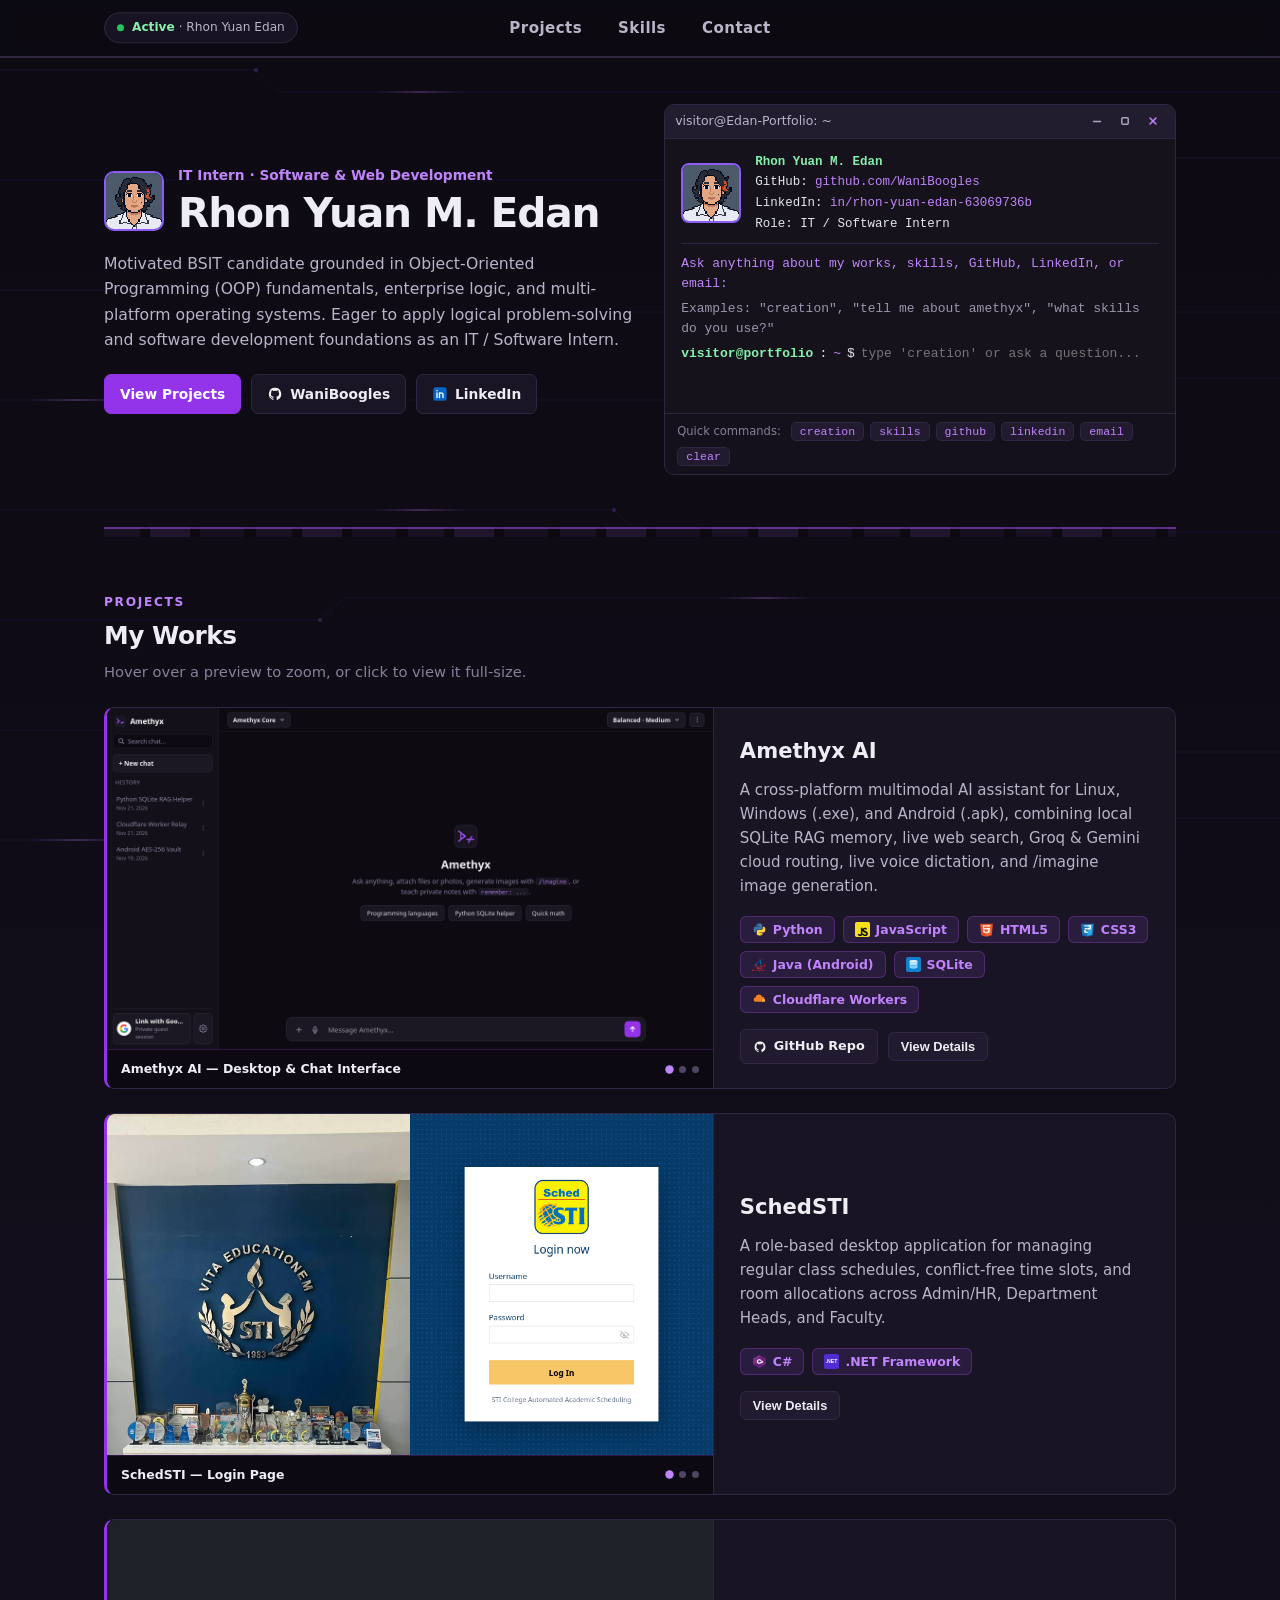
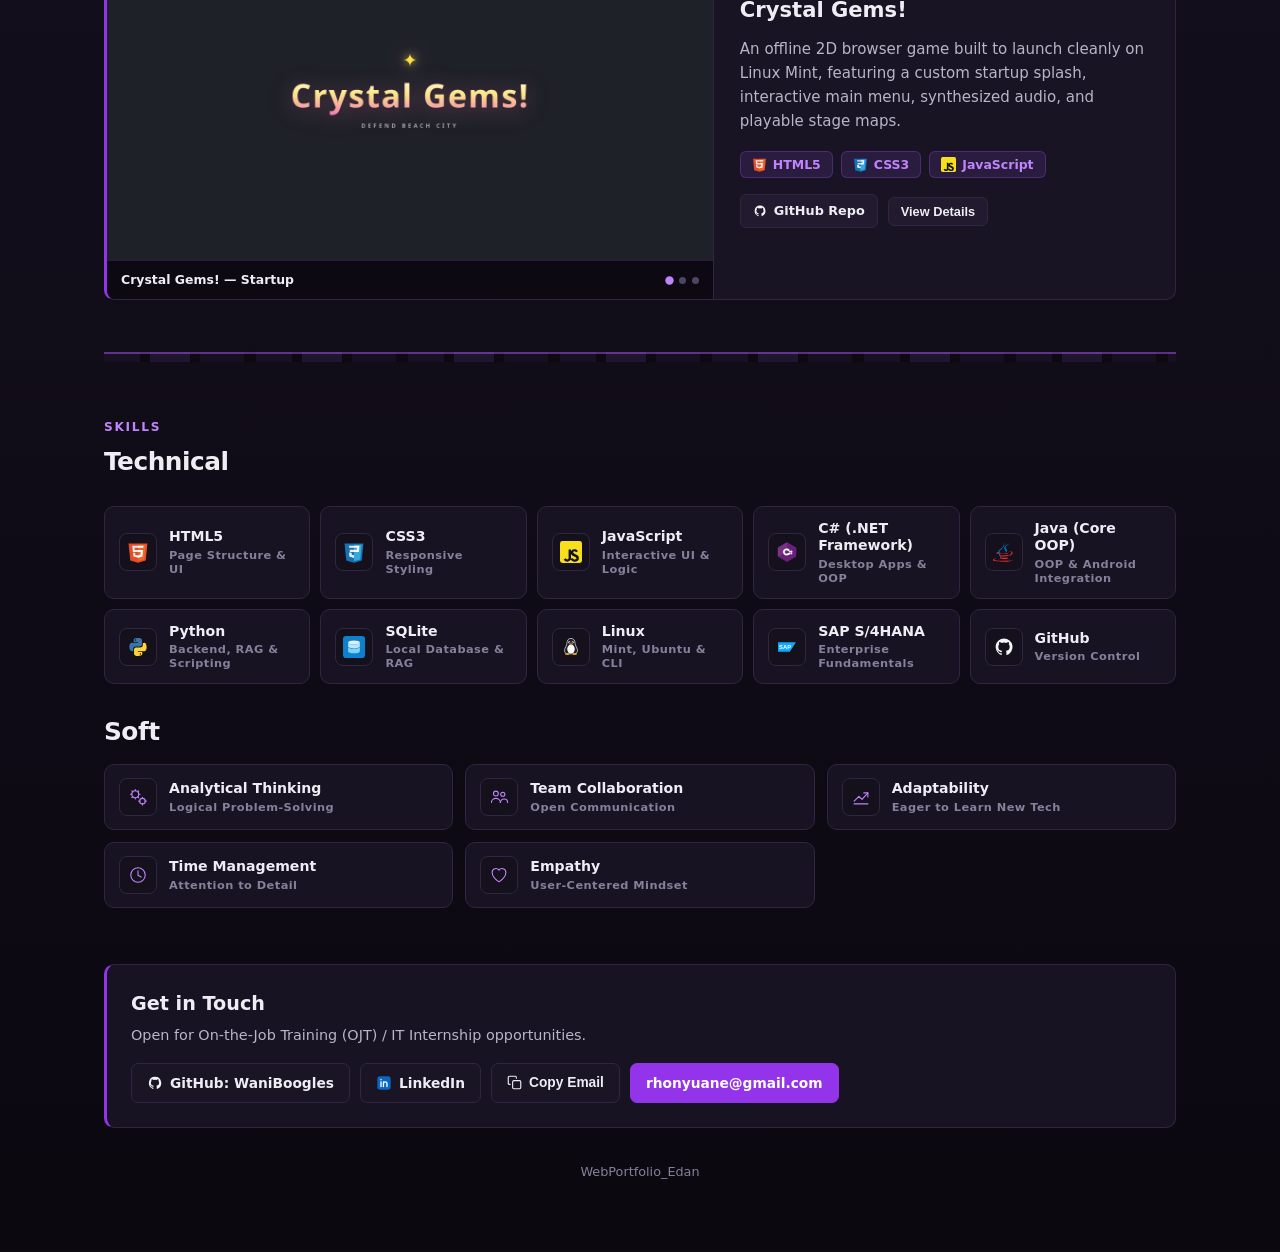
==== index.html @ 95a22aa0 "Initial portfolio release: Amethyx AI (updated UI), SchedSTI, Crystal Gems!, Android responsive & of" ====
<!DOCTYPE html>
<html lang="en">
<head>
  <meta charset="UTF-8">
  <meta name="viewport" content="width=device-width, initial-scale=1.0, viewport-fit=cover">
  <meta name="theme-color" content="#0d0a12">
  <title>WebPortfolio_Edan — Rhon Yuan M. Edan</title>
  <meta name="description" content="Portfolio of Rhon Yuan M. Edan — BSIT student &amp; IT/Software Intern showcasing Amethyx AI, SchedSTI, and Crystal Gems!.">
  <link rel="icon" type="image/jpeg" href="Pixel Portrait.jpeg">
  <link rel="apple-touch-icon" href="Pixel Portrait.jpeg">
  <meta property="og:title" content="Rhon Yuan M. Edan — IT &amp; Software Portfolio">
  <meta property="og:description" content="Cross-platform software, AI systems, and web projects including Amethyx AI, SchedSTI, and Crystal Gems!.">
  <meta property="og:type" content="website">
  <meta property="og:image" content="Pixel Portrait.jpeg">
  <meta name="twitter:card" content="summary">
  <meta name="twitter:title" content="Rhon Yuan M. Edan — IT &amp; Software Portfolio">
  <meta name="twitter:description" content="Cross-platform software, AI systems, and web projects including Amethyx AI, SchedSTI, and Crystal Gems!.">
  <meta name="twitter:image" content="Pixel Portrait.jpeg">
  <link rel="stylesheet" href="WebPortfolio_Edan.css">
</head>
<body>
  <!-- Subtle Organized IT Trace Lines Background (steps smoothly every 3s) -->
  <canvas id="itLinesCanvas" class="it-lines-canvas" aria-hidden="true"></canvas>

  <!-- Clean Organized IT Terminal-Lines Load Transition -->
  <div class="intro-curtain" aria-hidden="true">
    <div class="intro-terminal-lines">
      <div class="intro-code-line">&gt; init WebPortfolio_Edan ...</div>
      <div class="intro-code-line">&gt; load module: /projects [Amethyx AI, SchedSTI, Crystal Gems!]</div>
      <div class="intro-code-line">&gt; load module: /toolkit [HTML5, CSS3, JS, C#, Java, Python, SQLite, Linux]</div>
      <div class="intro-code-line">&gt; status: ready</div>
    </div>
  </div>

  <!-- Centered Navigation with Top-Left Active Status -->
  <header class="site-header no-select">
    <nav class="nav-inner" aria-label="Primary navigation">
      <a href="#contact" class="nav-status" title="Rhon Yuan M. Edan — Active &amp; Open for OJT / IT Internship">
        <span class="status-dot" aria-hidden="true"></span>
        <span><strong>Active</strong> · Rhon Yuan Edan</span>
      </a>
      <ul class="nav-links">
        <li><a href="#projects">Projects</a></li>
        <li><a href="#skills">Skills</a></li>
        <li><a href="#contact">Contact</a></li>
      </ul>
    </nav>
  </header>

  <main class="page-shell page-fade" id="top">
    <!-- Hero & Interactive Portfolio Terminal -->
    <section class="hero-grid">
      <div class="no-select">
        <div class="hero-profile-row">
          <img src="Pixel Portrait.jpeg" alt="Yuan Edan pixel portrait" class="pixel-avatar">
          <div>
            <div class="hero-role">IT Intern · Software &amp; Web Development</div>
            <h1 class="hero-name">Rhon Yuan M. Edan</h1>
          </div>
        </div>
        <p class="hero-bio">
          Motivated BSIT candidate grounded in Object-Oriented Programming (OOP) fundamentals,
          enterprise logic, and multi-platform operating systems. Eager to apply logical
          problem-solving and software development foundations as an IT / Software Intern.
        </p>
        <div class="hero-actions">
          <a href="#projects" class="btn-ui primary">View Projects</a>
          <a href="https://github.com/WaniBoogles" target="_blank" rel="noopener noreferrer" class="btn-ui">
            <img src="assets/icons/github.svg" alt="" class="btn-icon">
            <span>WaniBoogles</span>
          </a>
          <a href="https://www.linkedin.com/in/rhon-yuan-edan-63069736b" target="_blank" rel="noopener noreferrer" class="btn-ui">
            <img src="assets/icons/linkedin.svg" alt="" class="btn-icon">
            <span>LinkedIn</span>
          </a>
        </div>
      </div>

      <!-- Interactive Portfolio Terminal Slot -->
      <div class="terminal-slot">
        <div class="terminal-backdrop" id="termBackdrop"></div>
        <div class="terminal-glitch-fx" id="termGlitchFx" aria-hidden="true">
          <div class="glitch-slice"></div>
          <div class="glitch-slice"></div>
          <div class="glitch-slice"></div>
          <div class="glitch-slice"></div>
          <div class="glitch-slice"></div>
          <div class="glitch-slice"></div>
          <div class="glitch-slice"></div>
          <div class="glitch-slice"></div>
        </div>

        <div class="terminal-window" id="termWindow" aria-label="Interactive portfolio terminal">
          <div class="terminal-titlebar no-select">
            <span>visitor@Edan-Portfolio: ~</span>
            <div class="terminal-win-btns">
              <button type="button" class="t-win-btn" id="termMinBtn" title="Minimize" aria-label="Minimize terminal">
                <svg viewBox="0 0 10 10"><line x1="1.5" y1="5.5" x2="8.5" y2="5.5"/></svg>
              </button>
              <button type="button" class="t-win-btn" id="termMaxBtn" title="Maximize" aria-label="Maximize terminal">
                <svg viewBox="0 0 10 10"><rect x="1.8" y="1.8" width="6.4" height="6.4" rx="1"/></svg>
              </button>
              <button type="button" class="t-win-btn close" id="termCloseBtn" title="Close" aria-label="Close terminal">
                <svg viewBox="0 0 10 10"><line x1="2" y1="2" x2="8" y2="8"/><line x1="8" y1="2" x2="2" y2="8"/></svg>
              </button>
            </div>
          </div>

          <div class="terminal-screen" id="termScreen">
            <div class="term-neofetch no-select">
              <img src="Pixel Portrait.jpeg" alt="Pixel profile portrait" class="term-portrait">
              <div class="term-meta">
                <strong>Rhon Yuan M. Edan</strong>
                <span>GitHub: <a href="https://github.com/WaniBoogles" target="_blank" rel="noopener noreferrer">github.com/WaniBoogles</a></span>
                <span>LinkedIn: <a href="https://www.linkedin.com/in/rhon-yuan-edan-63069736b" target="_blank" rel="noopener noreferrer">in/rhon-yuan-edan-63069736b</a></span>
                <span>Role: IT / Software Intern</span>
              </div>
            </div>
            <div class="term-line accent">Ask anything about my works, skills, GitHub, LinkedIn, or email:</div>
            <div class="term-line muted">Examples: "creation", "tell me about amethyx", "what skills do you use?"</div>
            <div id="termHistory"></div>
            <form class="term-input-row" id="termForm" autocomplete="off">
              <span class="term-prompt-label">visitor@portfolio</span><span>:</span><span class="term-path">~</span><span>$</span>
              <input
                type="text"
                class="term-input"
                id="termInput"
                aria-label="Terminal command input"
                placeholder="type 'creation' or ask a question..."
                spellcheck="false"
              >
            </form>
          </div>

          <div class="terminal-hints no-select">
            <span class="hint-label">Quick commands:</span>
            <button type="button" class="hint-cmd" data-cmd="creation">creation</button>
            <button type="button" class="hint-cmd" data-cmd="skills">skills</button>
            <button type="button" class="hint-cmd" data-cmd="github">github</button>
            <button type="button" class="hint-cmd" data-cmd="linkedin">linkedin</button>
            <button type="button" class="hint-cmd" data-cmd="email">email</button>
            <button type="button" class="hint-cmd" data-cmd="clear">clear</button>
          </div>
        </div>

        <!-- Terminal Launcher shown when closed -->
        <button type="button" class="terminal-launcher no-select" id="termLauncher" aria-label="Open Edan Terminal">
          <div class="terminal-app-icon" aria-hidden="true">&gt;<span>_</span></div>
          <div class="terminal-launcher-title">Edan Terminal</div>
        </button>
      </div>
    </section>

    <div class="kindergarten-ledge" aria-hidden="true"></div>

    <!-- Projects Section (Horizontal Rows: Slideshow Left, Info Right) -->
    <section class="section-block no-select" id="projects">
      <div class="section-head">
        <div class="section-label">Projects</div>
        <h2 class="section-title">My Works</h2>
        <p class="section-sub">Hover over a preview to zoom, or click to view it full-size.</p>
      </div>

      <div class="projects-stack">
        <!-- Project 1: Amethyx AI -->
        <article class="project-row-card">
          <div class="slideshow-window" data-interval="4000" aria-label="Amethyx AI screenshots slideshow">
            <div class="slide-track">
              <div class="slide-item active" data-caption="Amethyx AI — Desktop &amp; Chat Interface">
                <img src="assets/amethyx-desktop.png" alt="Amethyx AI Desktop and Chat Interface">
              </div>
              <div class="slide-item" data-caption="Amethyx AI — Multimodal &amp; /imagine">
                <img src="assets/amethyx-multimodal.png" alt="Amethyx AI Multimodal and /imagine generation">
              </div>
              <div class="slide-item" data-caption="Amethyx AI — Android App &amp; Server Relay">
                <img src="assets/amethyx-android.png" alt="Amethyx AI Android App and Cloudflare Worker Relay">
              </div>
            </div>
            <div class="slide-bar">
              <span class="slide-caption">Amethyx AI — Desktop &amp; Chat Interface</span>
              <div class="slide-dots" role="tablist" aria-label="Amethyx AI slides">
                <button type="button" class="slide-dot active" aria-label="Slide 1"></button>
                <button type="button" class="slide-dot" aria-label="Slide 2"></button>
                <button type="button" class="slide-dot" aria-label="Slide 3"></button>
              </div>
            </div>
          </div>

          <div class="project-body">
            <h3 class="project-title">Amethyx AI</h3>
            <p class="project-desc">
              A cross-platform multimodal AI assistant for Linux, Windows (.exe), and Android (.apk),
              combining local SQLite RAG memory, live web search, Groq &amp; Gemini cloud routing,
              live voice dictation, and /imagine image generation.
            </p>
            <div class="lang-row">
              <button type="button" class="lang-tag" data-info="python"><img src="assets/icons/python.svg" alt="">Python</button>
              <button type="button" class="lang-tag" data-info="javascript"><img src="assets/icons/javascript.svg" alt="">JavaScript</button>
              <button type="button" class="lang-tag" data-info="html5"><img src="assets/icons/html5.svg" alt="">HTML5</button>
              <button type="button" class="lang-tag" data-info="css3"><img src="assets/icons/css3.svg" alt="">CSS3</button>
              <button type="button" class="lang-tag" data-info="java-android"><img src="assets/icons/java.svg" alt="">Java (Android)</button>
              <button type="button" class="lang-tag" data-info="sqlite"><img src="assets/icons/sqlite.svg" alt="">SQLite</button>
              <button type="button" class="lang-tag" data-info="cloudflare"><img src="assets/icons/cloudflare.svg" alt="">Cloudflare Workers</button>
            </div>
            <div class="project-links">
              <a href="https://github.com/WaniBoogles/AmethyxAI" target="_blank" rel="noopener noreferrer" class="project-link-btn">
                <img src="assets/icons/github.svg" alt="">
                <span>GitHub Repo</span>
              </a>
              <button type="button" class="project-link-btn" data-project-details="amethyx">
                <span>View Details</span>
              </button>
            </div>
          </div>
        </article>

        <!-- Project 2: SchedSTI -->
        <article class="project-row-card">
          <div class="slideshow-window" data-interval="4000" aria-label="SchedSTI screenshots slideshow">
            <div class="slide-track">
              <div class="slide-item active" data-caption="SchedSTI — Login Page">
                <img src="assets/schedsti-login.png" alt="SchedSTI Login Page">
              </div>
              <div class="slide-item" data-caption="SchedSTI — Regular Schedule">
                <img src="assets/schedsti-regular-schedule.png" alt="SchedSTI Regular Schedule view">
              </div>
              <div class="slide-item" data-caption="SchedSTI — Personal Schedule">
                <img src="assets/schedsti-personal-schedule.png" alt="SchedSTI Personal Schedule view with placeholders">
              </div>
            </div>
            <div class="slide-bar">
              <span class="slide-caption">SchedSTI — Login Page</span>
              <div class="slide-dots" role="tablist" aria-label="SchedSTI slides">
                <button type="button" class="slide-dot active" aria-label="Slide 1"></button>
                <button type="button" class="slide-dot" aria-label="Slide 2"></button>
                <button type="button" class="slide-dot" aria-label="Slide 3"></button>
              </div>
            </div>
          </div>

          <div class="project-body">
            <h3 class="project-title">SchedSTI</h3>
            <p class="project-desc">
              A role-based desktop application for managing regular class schedules, conflict-free
              time slots, and room allocations across Admin/HR, Department Heads, and Faculty.
            </p>
            <div class="lang-row">
              <button type="button" class="lang-tag" data-info="csharp"><img src="assets/icons/csharp.svg" alt="">C#</button>
              <button type="button" class="lang-tag" data-info="dotnet"><img src="assets/icons/dotnet.svg" alt="">.NET Framework</button>
            </div>
            <div class="project-links">
              <button type="button" class="project-link-btn" data-project-details="schedsti">
                <span>View Details</span>
              </button>
            </div>
          </div>
        </article>

        <!-- Project 3: Crystal Gems! -->
        <article class="project-row-card">
          <div class="slideshow-window" data-interval="4000" aria-label="Crystal Gems screenshots slideshow">
            <div class="slide-track">
              <div class="slide-item active" data-caption="Crystal Gems! — Startup">
                <img src="assets/crystal-startup.png" alt="Crystal Gems startup screen">
              </div>
              <div class="slide-item" data-caption="Crystal Gems! — Main Menu">
                <img src="assets/crystal-main-menu.png" alt="Crystal Gems main menu">
              </div>
              <div class="slide-item" data-caption="Crystal Gems! — Map">
                <img src="assets/crystal-map.png" alt="Crystal Gems stage map selection">
              </div>
            </div>
            <div class="slide-bar">
              <span class="slide-caption">Crystal Gems! — Startup</span>
              <div class="slide-dots" role="tablist" aria-label="Crystal Gems slides">
                <button type="button" class="slide-dot active" aria-label="Slide 1"></button>
                <button type="button" class="slide-dot" aria-label="Slide 2"></button>
                <button type="button" class="slide-dot" aria-label="Slide 3"></button>
              </div>
            </div>
          </div>

          <div class="project-body">
            <h3 class="project-title">Crystal Gems!</h3>
            <p class="project-desc">
              An offline 2D browser game built to launch cleanly on Linux Mint, featuring a custom
              startup splash, interactive main menu, synthesized audio, and playable stage maps.
            </p>
            <div class="lang-row">
              <button type="button" class="lang-tag" data-info="html5"><img src="assets/icons/html5.svg" alt="">HTML5</button>
              <button type="button" class="lang-tag" data-info="css3"><img src="assets/icons/css3.svg" alt="">CSS3</button>
              <button type="button" class="lang-tag" data-info="javascript"><img src="assets/icons/javascript.svg" alt="">JavaScript</button>
            </div>
            <div class="project-links">
              <a href="https://github.com/WaniBoogles/Crystal-Gems-Fan-made-game-" target="_blank" rel="noopener noreferrer" class="project-link-btn">
                <img src="assets/icons/github.svg" alt="">
                <span>GitHub Repo</span>
              </a>
              <button type="button" class="project-link-btn" data-project-details="crystal">
                <span>View Details</span>
              </button>
            </div>
          </div>
        </article>
      </div>
    </section>

    <div class="kindergarten-ledge" aria-hidden="true"></div>

    <!-- Skills Section (Separate Linings: Technical & Soft) -->
    <section class="section-block no-select" id="skills">
      <div class="section-head">
        <div class="section-label">Skills</div>
        <h2 class="section-title">Technical</h2>
      </div>

      <div class="skills-stack">
        <!-- Lining 1: Technical -->
        <div>
          <div class="toolkit-grid">
            <button type="button" class="toolkit-card" data-info="html5">
              <div class="toolkit-icon"><img src="assets/icons/html5.svg" alt="HTML5 logo"></div>
              <div class="toolkit-info">
                <span class="toolkit-name">HTML5</span>
                <span class="toolkit-basis">Page Structure &amp; UI</span>
              </div>
              <div class="skill-tooltip" role="tooltip">
                Semantic markup, accessible layouts, and interactive Canvas apps for web &amp; hybrid UIs.
                <span class="skill-tooltip-hint">Click for full overview</span>
              </div>
            </button>

            <button type="button" class="toolkit-card" data-info="css3">
              <div class="toolkit-icon"><img src="assets/icons/css3.svg" alt="CSS3 logo"></div>
              <div class="toolkit-info">
                <span class="toolkit-name">CSS3</span>
                <span class="toolkit-basis">Responsive Styling</span>
              </div>
              <div class="skill-tooltip" role="tooltip">
                Modern Flexbox/Grid layouts, custom themes, smooth micro-interactions, and clean mobile responsiveness.
                <span class="skill-tooltip-hint">Click for full overview</span>
              </div>
            </button>

            <button type="button" class="toolkit-card" data-info="javascript">
              <div class="toolkit-icon"><img src="assets/icons/javascript.svg" alt="JavaScript logo"></div>
              <div class="toolkit-info">
                <span class="toolkit-name">JavaScript</span>
                <span class="toolkit-basis">Interactive UI &amp; Logic</span>
              </div>
              <div class="skill-tooltip" role="tooltip">
                Client-side app logic, 2D Canvas &amp; Web Audio synthesis, async API integration, and serverless Worker relays.
                <span class="skill-tooltip-hint">Click for full overview</span>
              </div>
            </button>

            <button type="button" class="toolkit-card" data-info="csharp">
              <div class="toolkit-icon"><img src="assets/icons/csharp.svg" alt="C# logo"></div>
              <div class="toolkit-info">
                <span class="toolkit-name">C# (.NET Framework)</span>
                <span class="toolkit-basis">Desktop Apps &amp; OOP</span>
              </div>
              <div class="skill-tooltip" role="tooltip">
                Strongly-typed OOP desktop development for role-based workflows, scheduling logic, and cross-platform builds.
                <span class="skill-tooltip-hint">Click for full overview</span>
              </div>
            </button>

            <button type="button" class="toolkit-card" data-info="java">
              <div class="toolkit-icon"><img src="assets/icons/java.svg" alt="Java logo"></div>
              <div class="toolkit-info">
                <span class="toolkit-name">Java (Core OOP)</span>
                <span class="toolkit-basis">OOP &amp; Android Integration</span>
              </div>
              <div class="skill-tooltip" role="tooltip">
                Core object-oriented architecture, event-driven programming, UML design, and Android WebView/vault integration.
                <span class="skill-tooltip-hint">Click for full overview</span>
              </div>
            </button>

            <button type="button" class="toolkit-card" data-info="python">
              <div class="toolkit-icon"><img src="assets/icons/python.svg" alt="Python logo"></div>
              <div class="toolkit-info">
                <span class="toolkit-name">Python</span>
                <span class="toolkit-basis">Backend, RAG &amp; Scripting</span>
              </div>
              <div class="skill-tooltip" role="tooltip">
                Clean scripting, backend automation, local SQLite RAG pipelines, multimodal parsing, and API routing.
                <span class="skill-tooltip-hint">Click for full overview</span>
              </div>
            </button>

            <button type="button" class="toolkit-card" data-info="sqlite">
              <div class="toolkit-icon"><img src="assets/icons/sqlite.svg" alt="SQLite logo"></div>
              <div class="toolkit-info">
                <span class="toolkit-name">SQLite</span>
                <span class="toolkit-basis">Local Database &amp; RAG</span>
              </div>
              <div class="skill-tooltip" role="tooltip">
                Zero-config embedded SQL storage for local chat history, notes, and chunked RAG retrieval.
                <span class="skill-tooltip-hint">Click for full overview</span>
              </div>
            </button>

            <button type="button" class="toolkit-card" data-info="linux">
              <div class="toolkit-icon"><img src="assets/icons/linux.svg" alt="Linux logo"></div>
              <div class="toolkit-info">
                <span class="toolkit-name">Linux</span>
                <span class="toolkit-basis">Mint, Ubuntu &amp; CLI</span>
              </div>
              <div class="skill-tooltip" role="tooltip">
                Daily driver workflow on Linux Mint &amp; Ubuntu — Bash scripting, CLI tooling, and cross-platform app packaging.
                <span class="skill-tooltip-hint">Click for full overview</span>
              </div>
            </button>

            <button type="button" class="toolkit-card" data-info="sap">
              <div class="toolkit-icon"><img src="assets/icons/sap.svg" alt="SAP logo"></div>
              <div class="toolkit-info">
                <span class="toolkit-name">SAP S/4HANA</span>
                <span class="toolkit-basis">Enterprise Fundamentals</span>
              </div>
              <div class="skill-tooltip" role="tooltip">
                Foundational ERP process concepts, enterprise data flow, and organizational workflow alignment.
                <span class="skill-tooltip-hint">Click for full overview</span>
              </div>
            </button>

            <button type="button" class="toolkit-card" data-info="github">
              <div class="toolkit-icon"><img src="assets/icons/github.svg" alt="GitHub logo"></div>
              <div class="toolkit-info">
                <span class="toolkit-name">GitHub</span>
                <span class="toolkit-basis">Version Control</span>
              </div>
              <div class="skill-tooltip" role="tooltip">
                Repository management, commit history, issue tracking, and public/private source control workflows.
                <span class="skill-tooltip-hint">Click for full overview</span>
              </div>
            </button>
          </div>
        </div>

        <!-- Lining 2: Soft -->
        <div>
          <div class="skill-group-header">
            <h3 class="skill-group-title">Soft</h3>
          </div>
          <div class="toolkit-grid soft-grid">
            <button type="button" class="toolkit-card" data-info="soft-logic">
              <div class="toolkit-icon"><img src="assets/icons/soft-logic.svg" alt=""></div>
              <div class="toolkit-info">
                <span class="toolkit-name">Analytical Thinking</span>
                <span class="toolkit-basis">Logical Problem-Solving</span>
              </div>
              <div class="skill-tooltip" role="tooltip">
                Breaking complex requirements and bugs down into clear, testable steps before writing code.
                <span class="skill-tooltip-hint">Click for full overview</span>
              </div>
            </button>

            <button type="button" class="toolkit-card" data-info="soft-team">
              <div class="toolkit-icon"><img src="assets/icons/soft-team.svg" alt=""></div>
              <div class="toolkit-info">
                <span class="toolkit-name">Team Collaboration</span>
                <span class="toolkit-basis">Open Communication</span>
              </div>
              <div class="skill-tooltip" role="tooltip">
                Sharing progress clearly, listening to feedback, and aligning cleanly with teammates and stakeholders.
                <span class="skill-tooltip-hint">Click for full overview</span>
              </div>
            </button>

            <button type="button" class="toolkit-card" data-info="soft-adapt">
              <div class="toolkit-icon"><img src="assets/icons/soft-adapt.svg" alt=""></div>
              <div class="toolkit-info">
                <span class="toolkit-name">Adaptability</span>
                <span class="toolkit-basis">Eager to Learn New Tech</span>
              </div>
              <div class="skill-tooltip" role="tooltip">
                Picking up new frameworks, OS environments, and shifting project requirements without losing momentum.
                <span class="skill-tooltip-hint">Click for full overview</span>
              </div>
            </button>

            <button type="button" class="toolkit-card" data-info="soft-time">
              <div class="toolkit-icon"><img src="assets/icons/soft-time.svg" alt=""></div>
              <div class="toolkit-info">
                <span class="toolkit-name">Time Management</span>
                <span class="toolkit-basis">Attention to Detail</span>
              </div>
              <div class="skill-tooltip" role="tooltip">
                Prioritizing milestones realistically while keeping code, UI polish, and deliverables organized.
                <span class="skill-tooltip-hint">Click for full overview</span>
              </div>
            </button>

            <button type="button" class="toolkit-card" data-info="soft-empathy">
              <div class="toolkit-icon"><img src="assets/icons/soft-empathy.svg" alt=""></div>
              <div class="toolkit-info">
                <span class="toolkit-name">Empathy</span>
                <span class="toolkit-basis">User-Centered Mindset</span>
              </div>
              <div class="skill-tooltip" role="tooltip">
                Designing software around real end-users — prioritizing privacy, clarity, and comfortable everyday UX.
                <span class="skill-tooltip-hint">Click for full overview</span>
              </div>
            </button>
          </div>
        </div>
      </div>
    </section>

    <!-- Contact -->
    <section class="section-block no-select" id="contact">
      <div class="contact-box">
        <div>
          <h2>Get in Touch</h2>
          <p>Open for On-the-Job Training (OJT) / IT Internship opportunities.</p>
        </div>
        <div class="contact-actions">
          <a href="https://github.com/WaniBoogles" target="_blank" rel="noopener noreferrer" class="btn-ui">
            <img src="assets/icons/github.svg" alt="" class="btn-icon">
            <span>GitHub: WaniBoogles</span>
          </a>
          <a href="https://www.linkedin.com/in/rhon-yuan-edan-63069736b" target="_blank" rel="noopener noreferrer" class="btn-ui">
            <img src="assets/icons/linkedin.svg" alt="" class="btn-icon">
            <span>LinkedIn</span>
          </a>
          <button type="button" class="btn-ui" id="copyEmailBtn" data-email="rhonyuane@gmail.com">
            <svg viewBox="0 0 24 24" class="btn-icon" aria-hidden="true">
              <rect x="9" y="9" width="13" height="13" rx="2"/>
              <path d="M5 15H4a2 2 0 0 1-2-2V4a2 2 0 0 1 2-2h9a2 2 0 0 1 2 2v1"/>
            </svg>
            <span id="copyEmailLabel">Copy Email</span>
          </button>
          <a href="mailto:rhonyuane@gmail.com" class="btn-ui primary">rhonyuane@gmail.com</a>
        </div>
      </div>

      <footer class="site-footer">
        <p>WebPortfolio_Edan</p>
      </footer>
    </section>
  </main>

  <!-- Full-size Screenshot Modal -->
  <div class="lightbox no-select" id="lightbox" role="dialog" aria-modal="true" aria-labelledby="lightboxTitle">
    <div class="lightbox-inner">
      <div class="lightbox-bar">
        <span class="lightbox-title" id="lightboxTitle">Preview</span>
        <button type="button" class="lightbox-close" id="lightboxClose">Close</button>
      </div>
      <img class="lightbox-img" id="lightboxImg" src="" alt="">
    </div>
  </div>

  <!-- Reusable Project Extended Details Modal -->
  <div class="lightbox no-select" id="projectDetailsModal" role="dialog" aria-modal="true" aria-labelledby="projModalTitle">
    <div class="lightbox-inner details-modal-inner">
      <div class="lightbox-bar">
        <span class="lightbox-title" id="projModalTitle">Project Overview</span>
        <button type="button" class="lightbox-close" id="projModalClose">Close</button>
      </div>
      <div class="details-modal-body">
        <p class="details-overview" id="projModalOverview"></p>
        <div class="details-heading">Key Features</div>
        <ul class="details-list" id="projModalFeatures"></ul>
        <div class="details-footer">
          <span class="details-note" id="projModalNote"></span>
          <a href="#" target="_blank" rel="noopener noreferrer" class="project-link-btn" id="projModalRepo">
            <img src="assets/icons/github.svg" alt="">
            <span>Open on GitHub</span>
          </a>
        </div>
      </div>
    </div>
  </div>

  <!-- Language & Skill Overview Modal -->
  <div class="lightbox no-select" id="infoModal" role="dialog" aria-modal="true" aria-labelledby="infoModalTitle">
    <div class="lightbox-inner info-modal-inner">
      <div class="lightbox-bar">
        <span class="lightbox-title" id="infoModalTitle">Overview</span>
        <button type="button" class="lightbox-close" id="infoModalClose">Close</button>
      </div>
      <div class="details-modal-body">
        <div class="info-hero-row">
          <div class="info-icon-box"><img id="infoModalImg" src="" alt=""></div>
          <div>
            <div class="info-hero-title" id="infoModalName"></div>
            <div class="info-hero-cat" id="infoModalCat"></div>
          </div>
        </div>
        <p id="infoModalDesc"></p>
        <div class="info-callout">
          <strong>How I Apply It</strong>
          <span id="infoModalUsage"></span>
        </div>
      </div>
    </div>
  </div>

  <script>
    (function () {
      // 0. Clean Organized IT Trace Lines Background (steps/moves smoothly every 3 seconds)
      const canvas = document.getElementById('itLinesCanvas');
      if (canvas && !window.matchMedia('(prefers-reduced-motion: reduce)').matches) {
        const ctx = canvas.getContext('2d');
        let traces = [];

        const buildTraces = () => {
          canvas.width = window.innerWidth;
          canvas.height = window.innerHeight;
          const rows = Math.max(6, Math.floor(canvas.height / 110));
          traces = [];
          for (let i = 0; i < rows; i++) {
            const y = 70 + i * 110;
            const bendX = Math.floor((0.2 + ((i * 37) % 60) / 100) * canvas.width);
            const drop = (i % 2 === 0 ? 22 : -22);
            traces.push({
              y,
              bendX,
              drop,
              phase: (i * 0.25) % 1
            });
          }
        };

        let lastStep = performance.now();
        let stepProgress = 0;

        const drawTraces = (now) => {
          if (!ctx) return;
          const elapsed = now - lastStep;
          if (elapsed >= 3000) {
            lastStep = now;
            traces.forEach((t) => {
              t.phase = (t.phase + 0.34) % 1;
            });
          }
          stepProgress = Math.min(1, (now - lastStep) / 900);

          ctx.clearRect(0, 0, canvas.width, canvas.height);

          traces.forEach((t, idx) => {
            // Subtle static circuit guide line
            ctx.beginPath();
            ctx.moveTo(0, t.y);
            ctx.lineTo(t.bendX, t.y);
            ctx.lineTo(t.bendX + 24, t.y + t.drop);
            ctx.lineTo(canvas.width, t.y + t.drop);
            ctx.strokeStyle = 'rgba(139, 92, 246, 0.08)';
            ctx.lineWidth = 1;
            ctx.stroke();

            // Clean moving data packet segment along the organized track
            const segLen = 95;
            const travel = (t.phase + stepProgress * 0.34) % 1;
            const px = travel * (canvas.width + segLen) - segLen;
            const py = px > t.bendX + 24 ? t.y + t.drop : t.y;

            const grad = ctx.createLinearGradient(px, py, px + segLen, py);
            grad.addColorStop(0, 'rgba(168, 85, 247, 0)');
            grad.addColorStop(0.5, 'rgba(192, 132, 252, 0.32)');
            grad.addColorStop(1, 'rgba(168, 85, 247, 0)');

            ctx.beginPath();
            ctx.moveTo(px, py);
            ctx.lineTo(px + segLen, py);
            ctx.strokeStyle = grad;
            ctx.lineWidth = 1.6;
            ctx.stroke();

            // Crisp node dot at bend
            ctx.beginPath();
            ctx.arc(t.bendX, t.y, 2, 0, Math.PI * 2);
            ctx.fillStyle = idx % 2 === 0 ? 'rgba(168, 85, 247, 0.25)' : 'rgba(192, 132, 252, 0.18)';
            ctx.fill();
          });

          requestAnimationFrame(drawTraces);
        };

        buildTraces();
        window.addEventListener('resize', buildTraces);
        requestAnimationFrame(drawTraces);
      }

      // 1. Interactive Portfolio Terminal + Window Controls (Minimize, Maximize, Close/Launch)
      const termWindow = document.getElementById('termWindow');
      const termBackdrop = document.getElementById('termBackdrop');
      const termLauncher = document.getElementById('termLauncher');
      const termGlitchFx = document.getElementById('termGlitchFx');
      const termMinBtn = document.getElementById('termMinBtn');
      const termMaxBtn = document.getElementById('termMaxBtn');
      const termCloseBtn = document.getElementById('termCloseBtn');
      const termScreen = document.getElementById('termScreen');
      const termHistory = document.getElementById('termHistory');
      const termForm = document.getElementById('termForm');
      const termInput = document.getElementById('termInput');

      const maxSvg = '<svg viewBox="0 0 10 10"><rect x="1.8" y="1.8" width="6.4" height="6.4" rx="1"/></svg>';
      const restoreSvg = '<svg viewBox="0 0 10 10"><rect x="1.5" y="3" width="5.2" height="5.2" rx="0.8"/><path d="M3.5 3V1.8h5v5H7.2"/></svg>';

      const playTerminalTransition = (done) => {
        if (!termGlitchFx) {
          done();
          return;
        }
        termGlitchFx.classList.remove('active');
        void termGlitchFx.offsetWidth;
        termGlitchFx.classList.add('active');
        setTimeout(() => {
          done();
        }, 160);
        setTimeout(() => {
          termGlitchFx.classList.remove('active');
        }, 390);
      };

      const closeTerminal = () => {
        if (!termWindow || !termLauncher) return;
        if (termWindow.classList.contains('is-maximized')) {
          termWindow.classList.remove('is-maximized');
          if (termBackdrop) termBackdrop.classList.remove('open');
          if (termMaxBtn) termMaxBtn.innerHTML = maxSvg;
        }
        playTerminalTransition(() => {
          termWindow.classList.remove('is-minimized');
          termWindow.classList.add('is-closed');
          termLauncher.classList.add('visible');
        });
      };

      const openTerminal = () => {
        if (!termWindow || !termLauncher) return;
        playTerminalTransition(() => {
          termWindow.classList.remove('is-closed', 'is-minimized');
          termLauncher.classList.remove('visible');
          if (termInput) termInput.focus();
        });
      };

      if (termMinBtn && termWindow) {
        termMinBtn.addEventListener('click', () => {
          if (termWindow.classList.contains('is-maximized')) {
            termWindow.classList.remove('is-maximized');
            if (termBackdrop) termBackdrop.classList.remove('open');
            if (termMaxBtn) termMaxBtn.innerHTML = maxSvg;
          }
          termWindow.classList.toggle('is-minimized');
        });
      }

      if (termMaxBtn && termWindow) {
        termMaxBtn.addEventListener('click', () => {
          termWindow.classList.remove('is-minimized');
          const willMax = !termWindow.classList.contains('is-maximized');
          termWindow.classList.toggle('is-maximized', willMax);
          if (termBackdrop) termBackdrop.classList.toggle('open', willMax);
          termMaxBtn.innerHTML = willMax ? restoreSvg : maxSvg;
          if (termInput) termInput.focus();
        });
      }

      if (termCloseBtn) termCloseBtn.addEventListener('click', closeTerminal);
      if (termBackdrop) {
        termBackdrop.addEventListener('click', () => {
          if (termWindow) termWindow.classList.remove('is-maximized');
          termBackdrop.classList.remove('open');
          if (termMaxBtn) termMaxBtn.innerHTML = maxSvg;
        });
      }
      if (termLauncher) termLauncher.addEventListener('click', openTerminal);

      const appendLine = (text, cls) => {
        if (!termHistory) return;
        const div = document.createElement('div');
        div.className = 'term-line' + (cls ? ' ' + cls : '');
        div.textContent = text;
        termHistory.appendChild(div);
      };

      const hasAny = (str, words) => words.some((w) => str.includes(w));
      let lastTopic = '';
      const cmdHistory = [];
      let historyIdx = -1;
      const autoCommands = [
        'creation', 'projects', 'amethyx', 'schedsti', 'crystal gems',
        'open amethyx', 'open schedsti', 'open crystal',
        'goto projects', 'goto skills', 'goto contact',
        'skills', 'ojt', 'github', 'linkedin', 'email', 'help', 'clear', 'exit'
      ];
      let openProjectModalByKey = null;

      const reply = (title, body, topic) => {
        if (title) appendLine(title, 'accent');
        appendLine(body);
        if (topic) lastTopic = topic;
      };

      const runCommand = (raw) => {
        const clean = raw.trim();
        if (!clean) return;
        const q = clean.toLowerCase();

        cmdHistory.push(clean);
        historyIdx = cmdHistory.length;

        appendLine('visitor@portfolio:~$ ' + clean, 'muted');

        if (q === 'clear' || q === 'cls') {
          termHistory.innerHTML = '';
          lastTopic = '';
          return;
        }

        if (q === 'exit' || q === 'quit') {
          closeTerminal();
          return;
        }

        if (/^(open|view|launch)\s+/.test(q)) {
          if (q.includes('amethyx')) {
            if (openProjectModalByKey) openProjectModalByKey('amethyx');
            reply('Action:', 'Opened Amethyx AI project overview.', 'amethyx');
            if (termScreen) termScreen.scrollTop = termScreen.scrollHeight;
            return;
          }
          if (q.includes('schedsti') || q.includes('sched')) {
            if (openProjectModalByKey) openProjectModalByKey('schedsti');
            reply('Action:', 'Opened SchedSTI project overview.', 'schedsti');
            if (termScreen) termScreen.scrollTop = termScreen.scrollHeight;
            return;
          }
          if (q.includes('crystal') || q.includes('gem')) {
            if (openProjectModalByKey) openProjectModalByKey('crystal');
            reply('Action:', 'Opened Crystal Gems! project overview.', 'crystal');
            if (termScreen) termScreen.scrollTop = termScreen.scrollHeight;
            return;
          }
        }

        if (/^(goto|go to|scroll|cd)\s+/.test(q)) {
          const targetId = q.includes('project') || q.includes('work') ? 'projects'
            : q.includes('skill') ? 'skills'
            : q.includes('contact') || q.includes('email') ? 'contact'
            : '';
          if (targetId) {
            const targetEl = document.getElementById(targetId);
            if (targetEl) targetEl.scrollIntoView({ behavior: 'smooth' });
            reply('Navigating:', 'Scrolled to #' + targetId + '.', targetId);
            if (termScreen) termScreen.scrollTop = termScreen.scrollHeight;
            return;
          }
        }

        if (q === 'help' || q === '?' || q === 'ls' || q === 'commands') {
          appendLine('Hey! Here are things you can ask me about (↑/↓ history · Tab autocomplete):', 'accent');
          appendLine('  creation / projects  - My built works (Amethyx AI, SchedSTI, Crystal Gems!)');
          appendLine('  open amethyx         - Open Amethyx AI details modal (also schedsti, crystal)');
          appendLine('  goto projects/skills - Jump directly to a section on the page');
          appendLine('  amethyx / schedsti   - Ask about a specific project');
          appendLine('  skills               - Technical & Soft skills (or ask about a language)');
          appendLine('  ojt / work           - My current OJT or work status');
          appendLine('  github / linkedin    - My GitHub repos & LinkedIn profile');
          appendLine('  email / contact      - How to reach me');
          appendLine('  clear / exit         - Clear or close this terminal');
          lastTopic = 'help';
        } else if (hasAny(q, ['you good', 'how are you', 'how r u', 'hows it going', "how's it going", 'doing good', 'whats up', "what's up", 'kamusta'])) {
          reply('Status:', "I'm doing good, thank you for asking! Always ready to share my works or talk about an IT / Software Intern role.", 'about');
        } else if (hasAny(q, ['professional', 'work ethic', 'reliable', 'disciplined', 'serious', 'organized'])) {
          reply('Work Ethic:', "I keep my work organized, attentive to detail, and reliable — I take deadlines, clean structure, and clear communication seriously while keeping a warm, approachable attitude.", 'soft');
        } else if (hasAny(q, ['hire', 'why should', 'why pick', 'choose you', 'bring to the team', 'value'])) {
          reply('What I Bring:', "I combine OOP and responsive front-end foundations with practical cross-platform testing on Linux and Windows — plus I'm adaptable, eager to learn quickly, and focused on building tools people can actually use comfortably.", 'about');
        } else if (hasAny(q, ['weakness', 'struggle', 'still learning', 'improve', 'challenge'])) {
          reply('Growth Area:', "Since I'm still a 4th-year BSIT student without formal industry experience yet, I'm actively sharpening my real-world engineering workflows and always welcome constructive feedback.", 'ojt');
        } else if (hasAny(q, ['ojt', 'working', 'employed', 'job', 'currently work', 'do you work', 'have a work', 'internship', 'available', 'hiring'])) {
          reply('Work / OJT Status:', "Currently, I have no work nor in an OJT yet. I am a 4th-year BSIT student looking for an IT / Software Internship where I can contribute and gain real industry experience.", 'ojt');
        } else if (hasAny(q, ['responsive', 'fast', 'quick', 'reply', 'screen size', 'scaling'])) {
          appendLine('Responsiveness:', 'accent');
          appendLine('Yes — both in how I communicate with a team and in what I build. In SchedSTI I handled auto-responsive UI scaling across different monitor resolutions, and in HTML5/CSS3 I focus on clean layouts that adapt smoothly.');
        } else if (hasAny(q, ['excel', 'strength', 'strong', 'best at', 'good at', 'specialty', 'good in', 'great at'])) {
          appendLine('Where I Excel:', 'accent');
          appendLine('I do best when turning practical requirements into working software — especially UI layout in HTML5 & CSS3, Object-Oriented Programming in C# and Java, and setting up clean cross-platform builds on Linux Mint and Windows.');
        } else if (hasAny(q, ['schedsti', 'sched', 'scheduling', 'schedule', 'timeslot', 'time slot', 'login'])) {
          if (hasAny(q, ['why', 'standalone', 'desktop', 'offline'])) {
            reply('SchedSTI (Architecture):', "I built SchedSTI as a standalone C# (.NET Framework) desktop system so Admin/HR, Department Heads, and Faculty can launch it directly on Windows or Linux Mint and manage regular schedules cleanly without needing a heavy web/server setup.", 'schedsti');
          } else if (hasAny(q, ['privacy', 'confidential', 'placeholder', 'instructor', 'name', 'hide'])) {
            reply('SchedSTI (Privacy):', "On this portfolio, I replaced instructor names, subject codes, sections, and exact schedule times with placeholders so no confidential school or faculty information is exposed publicly.", 'schedsti');
          } else {
            reply('SchedSTI:', "I built SchedSTI in C# (.NET Framework) so scheduling regular classes and time slots is clear and conflict-free across Admin/HR, Department Heads, and Faculty. It runs cross-platform on Windows and Linux Mint.", 'schedsti');
          }
        } else if (hasAny(q, ['crystal', 'gem', 'steven', 'game', 'canvas', 'map', 'main menu', 'startup'])) {
          if (hasAny(q, ['why', 'double', 'offline', 'mint', 'linux'])) {
            reply('Crystal Gems! (Design):', "I made Crystal Gems! completely self-contained in HTML5, CSS3, and JavaScript so I can launch it on Linux Mint just by double-tapping the file, with Web Audio synthesis and zero external installs.", 'crystal');
          } else {
            reply('Crystal Gems!:', "Crystal Gems! is a Steven Universe-inspired 2D HTML5 game I built to launch cleanly on Linux Mint, featuring a custom startup splash, a warm yet mature main menu, synthesized audio, and playable stage maps.", 'crystal');
          }
        } else if (hasAny(q, ['amethyx', 'ai assistant', 'assistant', 'rag', 'sqlite', 'cloudflare', 'relay', 'android', 'apk', 'imagine', 'voice', 'groq', 'gemini', 'multimodal'])) {
          if (hasAny(q, ['android', 'apk', 'relay', 'cloudflare', 'public', 'key', 'vault', 'security', 'sync'])) {
            reply('Amethyx AI (Android & Relay):', "I built both Amethyx.apk (with an AES-256-GCM encrypted key vault) and Amethyx-Public.apk so others can use it without ever touching my API keys, routed 24/7 through a PIN- and quota-protected Cloudflare Worker relay, plus LAN PC-Android sync via /api/sync.", 'amethyx');
          } else if (hasAny(q, ['imagine', 'voice', 'tts', 'multimodal', 'pdf', 'export', 'file'])) {
            reply('Amethyx AI (Multimodal & Voice):', "Amethyx AI reads multiple simultaneous attachments (.pdf, .docx, .pptx, .xlsx, code, photos, audio, video), supports toggle-to-stop live voice dictation and auto-read TTS, generates images with /imagine, and exports answers to .md, .html, .pdf, .docx, or .pptx in 1 click.", 'amethyx');
          } else {
            reply('Amethyx AI:', "Amethyx AI is my cross-platform multimodal AI assistant for Linux (GTK3/WebKit2), Windows (.exe), and Android (.apk). It combines local SQLite RAG memory, live web search, Groq & Gemini cloud routing, voice dictation, /imagine image generation, and a 24/7 Cloudflare Worker relay. Repo: https://github.com/WaniBoogles/AmethyxAI", 'amethyx');
          }
        } else if (hasAny(q, ['creation', 'project', 'work', 'built', 'made', 'portfolio', 'app', 'apps', 'show'])) {
          appendLine('My Works:', 'accent');
          appendLine('1) Amethyx AI [Python, JavaScript, HTML/CSS, Java (Android), SQLite, Cloudflare Workers] — Cross-platform multimodal AI assistant for Linux, Windows (.exe), and Android (.apk) with local RAG, Groq/Gemini routing, voice dictation, and /imagine.');
          appendLine('2) SchedSTI [C#, .NET Framework] — Role-based scheduling desktop app for regular schedules, time slots, and room allocations across Windows and Linux.');
          appendLine('3) Crystal Gems! [HTML5, CSS3, JavaScript] — Offline 2D browser game built for Linux Mint with a startup screen, main menu, synthesized audio, and stage maps.');
        } else if (hasAny(q, ['python'])) {
          appendLine('Python:', 'accent');
          appendLine('I use Python for scripting, logical problem-solving, and powering the local backend/SQLite RAG engine of Amethyx AI — alongside project work in C# (.NET Framework), Java, and HTML5/CSS3/JS.');
        } else if (hasAny(q, ['java']) && !q.includes('javascript')) {
          appendLine('Java:', 'accent');
          appendLine('I have Core OOP experience in Java — including Android WebView/vault integration for Amethyx AI, a 2D interactive game with event-driven programming and UML diagrams, plus Oracle Java Fundamentals training.');
        } else if (hasAny(q, ['c#', 'csharp', '.net', 'dotnet'])) {
          appendLine('C# (.NET Framework):', 'accent');
          appendLine('C# and the .NET Framework are what I used to build SchedSTI, handling role-based access, regular schedule workflows, and cross-platform UI scaling.');
        } else if (hasAny(q, ['html', 'css', 'javascript', 'web', 'frontend', 'front-end'])) {
          appendLine('Web Development:', 'accent');
          appendLine('I use HTML5, CSS3, and JavaScript for responsive layouts and interactive browser projects — like Crystal Gems! and this portfolio.');
        } else if (hasAny(q, ['linux', 'mint', 'ubuntu', 'windows', 'os', 'bash', 'cli'])) {
          appendLine('Operating Systems:', 'accent');
          appendLine('I use Linux Mint daily along with Ubuntu and Windows. I like making sure my projects run smoothly on Linux (like double-clickable HTML apps and cross-platform .NET tools).');
        } else if (hasAny(q, ['sap', 's/4hana', 'erp'])) {
          appendLine('SAP S/4HANA:', 'accent');
          appendLine('I have foundational knowledge of SAP S/4HANA process concepts and enterprise logic from my coursework and school training.');
        } else if (hasAny(q, ['empathy', 'soft', 'team', 'communicate', 'communication', 'collab', 'attitude'])) {
          appendLine('Soft Skills & Empathy:', 'accent');
          appendLine('Empathy really matters to me in IT — building software means thinking about the people actually using it. Alongside empathy, I bring analytical thinking, team collaboration, adaptability, and time management.');
        } else if (hasAny(q, ['skill', 'tech', 'language', 'lang', 'stack', 'tool', 'know'])) {
          appendLine('Technical & Soft Skills:', 'accent');
          appendLine('Technical: HTML5, CSS3, JavaScript, C# (.NET Framework), Java (Core OOP & Android), Python, SQLite, Linux, SAP S/4HANA (Fundamentals), and GitHub.');
          appendLine('Soft: Analytical Thinking, Team Collaboration, Adaptability, Time Management, and Empathy.');
        } else if (hasAny(q, ['linkedin', 'linked in', 'profile'])) {
          appendLine('LinkedIn:', 'accent');
          appendLine('You can connect with me on LinkedIn at https://www.linkedin.com/in/rhon-yuan-edan-63069736b.');
        } else if (hasAny(q, ['github', 'git', 'repo', 'waniboogles', 'code', 'source'])) {
          appendLine('GitHub:', 'accent');
          appendLine('My GitHub account is WaniBoogles — you can check out repos like AmethyxAI (https://github.com/WaniBoogles/AmethyxAI), Crystal-Gems-Fan-made-game-, and SchedSTI at https://github.com/WaniBoogles.');
        } else if (hasAny(q, ['email', 'contact', 'mail', 'reach', 'hire', 'message', 'apply'])) {
          appendLine('Contact:', 'accent');
          appendLine('Thank you for checking out my portfolio! You can email me at rhonyuane@gmail.com, connect on LinkedIn (https://www.linkedin.com/in/rhon-yuan-edan-63069736b), or reach me via GitHub (WaniBoogles).');
        } else if (hasAny(q, ['school', 'college', 'sti', 'study', 'studying', 'course', 'degree', 'bsit', 'graduate', 'education'])) {
          appendLine('Education:', 'accent');
          appendLine('I am a 4th-year Bachelor of Science in Information Technology (BSIT) student at STI College Lucena, with a STEM Senior High School background.');
        } else if (hasAny(q, ['theme', 'color', 'purple', 'dark', 'pixel', 'portrait', 'design', 'style'])) {
          appendLine('Design & Aesthetic:', 'accent');
          appendLine('I prefer dark gray, black, and purple with a clean, minimal look — inspired a bit by Prime Kindergarten and the warm, mature feel of the Steven Universe menu, plus my own Piskel pixel portrait.');
        } else if (hasAny(q, ['who are you', 'your name', 'nickname', 'yuan', 'wani', 'edan', 'about'])) {
          appendLine('About Me:', 'accent');
          appendLine('I am Rhon Yuan M. Edan (you can call me Yuan, or Wani). I am a BSIT student focused on OOP fundamentals, enterprise logic, and multi-platform software/web development.');
        } else if (hasAny(q, ['thank', 'thanks', 'ty'])) {
          reply('', "You're welcome! Let me know if you want to check anything else about my works or skills.", lastTopic);
        } else if (hasAny(q, ['good move', 'nice', 'cool', 'awesome', 'great', 'makes sense', 'alright', 'okay', 'ok', 'yes', 'yep', 'yeah', 'sure']) && q.split(/\s+/).length <= 5) {
          if (lastTopic === 'schedsti') {
            reply('', "Thanks! Making it standalone and keeping confidential data out while showing the scheduling flow felt like the right call.", lastTopic);
          } else if (lastTopic === 'crystal') {
            reply('', "Glad you like it! Feel free to check out the startup, main menu, and stage map previews down below.", lastTopic);
          } else if (lastTopic === 'amethyx') {
            reply('', "Thank you! You can also click View Details on the Amethyx AI card or check the repo at github.com/WaniBoogles/AmethyxAI.", lastTopic);
          } else {
            reply('', "Glad to hear that! Feel free to ask anything else about my projects, skills, OJT status, or contact info.", lastTopic);
          }
        } else if (['hi', 'hello', 'hey', 'yo', 'good morning', 'good afternoon', 'good evening'].includes(q)) {
          reply('', "Hey! Ask me anything about my works (SchedSTI, Crystal Gems!, Amethyx AI), skills, OJT status, GitHub, or email.", 'greeting');
        } else if (hasAny(q, ['why', 'how', 'tell me more', 'more']) && lastTopic) {
          if (lastTopic === 'schedsti') {
            reply('SchedSTI:', "Building it as a standalone .NET app made role-based access, conflict checking, and running across Windows and Linux Mint fast and straightforward for school use.", 'schedsti');
          } else if (lastTopic === 'crystal') {
            reply('Crystal Gems!:', "I focused on making it work completely offline in any browser on Linux Mint, with synthesized Web Audio and live-rendered stage maps.", 'crystal');
          } else if (lastTopic === 'amethyx') {
            reply('Amethyx AI:', "I wanted one unified assistant that stays private and portable across Linux, Windows, and Android — combining local SQLite RAG, Groq & Gemini cloud routing, and a zero-key Cloudflare Worker relay.", 'amethyx');
          } else {
            reply('', "Feel free to ask a specific question about SchedSTI, Crystal Gems!, Amethyx AI, my skills, or my OJT status!", lastTopic);
          }
        } else {
          appendLine("That isn't related to my works or portfolio.", 'warn');
          appendLine("You can ask about my projects (SchedSTI, Crystal Gems!, Amethyx AI), skills, OJT status, GitHub (WaniBoogles), or email.", 'muted');
        }

        if (termScreen) {
          termScreen.scrollTop = termScreen.scrollHeight;
        }
      };

      if (termForm && termInput) {
        termForm.addEventListener('submit', (e) => {
          e.preventDefault();
          runCommand(termInput.value);
          termInput.value = '';
        });

        termInput.addEventListener('keydown', (e) => {
          if (e.key === 'ArrowUp') {
            if (!cmdHistory.length) return;
            e.preventDefault();
            historyIdx = Math.max(0, historyIdx - 1);
            termInput.value = cmdHistory[historyIdx] || '';
          } else if (e.key === 'ArrowDown') {
            if (!cmdHistory.length) return;
            e.preventDefault();
            historyIdx = Math.min(cmdHistory.length, historyIdx + 1);
            termInput.value = historyIdx < cmdHistory.length ? cmdHistory[historyIdx] : '';
          } else if (e.key === 'Tab') {
            const val = termInput.value.trim().toLowerCase();
            if (!val) return;
            const match = autoCommands.find((c) => c.startsWith(val));
            if (match) {
              e.preventDefault();
              termInput.value = match;
            }
          }
        });
      }

      if (termScreen && termInput) {
        termScreen.addEventListener('click', () => termInput.focus());
      }

      document.querySelectorAll('.hint-cmd').forEach((btn) => {
        btn.addEventListener('click', () => {
          runCommand(btn.dataset.cmd || '');
          if (termInput) termInput.focus();
        });
      });

      // 2. Auto Cross-Fade Project Slideshow Windows (every 4s)
      const lightbox = document.getElementById('lightbox');
      const lbImg = document.getElementById('lightboxImg');
      const lbTitle = document.getElementById('lightboxTitle');
      const lbClose = document.getElementById('lightboxClose');

      document.querySelectorAll('.slideshow-window').forEach((win) => {
        const slides = Array.from(win.querySelectorAll('.slide-item'));
        const dots = Array.from(win.querySelectorAll('.slide-dot'));
        const captionEl = win.querySelector('.slide-caption');
        const intervalMs = parseInt(win.dataset.interval || '4000', 10);
        let current = 0;
        let timer = null;

        const showSlide = (idx) => {
          current = (idx + slides.length) % slides.length;
          slides.forEach((s, i) => s.classList.toggle('active', i === current));
          dots.forEach((d, i) => d.classList.toggle('active', i === current));
          if (captionEl && slides[current]) {
            captionEl.textContent = slides[current].dataset.caption || '';
          }
        };

        const startAuto = () => {
          if (timer || slides.length < 2) return;
          timer = setInterval(() => showSlide(current + 1), intervalMs);
        };

        const stopAuto = () => {
          if (timer) {
            clearInterval(timer);
            timer = null;
          }
        };

        dots.forEach((dot, i) => {
          dot.addEventListener('click', (e) => {
            e.stopPropagation();
            showSlide(i);
            stopAuto();
            startAuto();
          });
        });

        win.addEventListener('pointermove', (e) => {
          const rect = win.getBoundingClientRect();
          const rx = ((e.clientX - rect.left) / rect.width) * 100;
          const ry = ((e.clientY - rect.top) / rect.height) * 100;
          win.style.setProperty('--ox', rx.toFixed(1) + '%');
          win.style.setProperty('--oy', ry.toFixed(1) + '%');
        });

        win.addEventListener('mouseenter', stopAuto);
        win.addEventListener('mouseleave', () => {
          win.style.setProperty('--ox', '50%');
          win.style.setProperty('--oy', '50%');
          startAuto();
        });

        win.addEventListener('click', () => {
          const active = slides[current];
          const img = active && active.querySelector('img');
          if (!img || !lightbox) return;
          lbImg.src = img.src;
          lbImg.alt = img.alt;
          lbTitle.textContent = active.dataset.caption || img.alt;
          lightbox.classList.add('open');
        });

        startAuto();
      });

      const closeLightbox = () => lightbox && lightbox.classList.remove('open');
      if (lbClose) lbClose.addEventListener('click', closeLightbox);
      if (lightbox) {
        lightbox.addEventListener('click', (e) => {
          if (e.target === lightbox) closeLightbox();
        });
      }

      // 3. Project Extended Details Modal (SchedSTI, Crystal Gems!, Amethyx AI)
      const projectDetailsData = {
        schedsti: {
          title: 'SchedSTI — Project Overview',
          overview: 'A standalone C# (.NET Framework) desktop scheduling system built for school operations, helping Admin/HR, Department Heads, and Faculty organize regular class schedules, avoid time/room conflicts, and view personal schedules cleanly across Windows and Linux Mint.',
          features: [
            ['Role-Based Access Workflow:', 'Dedicated views and permissions for Admin/HR, Department Heads, and Faculty members.'],
            ['Conflict-Free Scheduling:', 'Structured regular schedule management that prevents overlapping time slots, instructors, and room assignments.'],
            ['Auto-Responsive Desktop UI:', 'Built to scale cleanly across different desktop resolutions and cross-platform environments (Windows & Linux Mint).'],
            ['Confidentiality by Design:', 'All portfolio previews replace real instructor names, subject codes, sections, and schedule times with sanitized placeholders.']
          ],
          note: 'Repository is private to protect school system internals.',
          repo: ''
        },
        crystal: {
          title: 'Crystal Gems! — Project Overview',
          overview: 'A self-contained, offline 2D browser game inspired by Steven Universe and engineered to launch effortlessly on Linux Mint with a double-click — requiring zero external servers, installs, or dependencies.',
          features: [
            ['Zero-Install Offline Architecture:', 'Runs directly from local HTML5, CSS3, and JavaScript files in any modern browser on Linux Mint or Windows.'],
            ['Custom Startup & Main Menu:', 'Features a themed startup splash sequence and a warm, mature menu interface tailored for smooth keyboard and mouse interaction.'],
            ['Synthesized Web Audio:', 'Generates sound effects and background audio cues natively via the Web Audio API without external audio packages.'],
            ['Playable Stage Maps:', 'Interactive stage selection map and 2D canvas gameplay with clean frame updates and state management.']
          ],
          note: 'Open-source fan-made project on GitHub.',
          repo: 'https://github.com/WaniBoogles/Crystal-Gems-Fan-made-game-'
        },
        amethyx: {
          title: 'Amethyx AI — Project Overview',
          overview: 'Built from the ground up as a unified assistant running natively on Linux (GTK3/WebKit2), Windows (Amethyx.exe), and Android (Amethyx.apk / Amethyx-Public.apk). Designed for data privacy, isolated local memory, portability, and zero-key sharing via an encrypted Android vault (AES-256-GCM) and a 24/7 Cloudflare Worker relay.',
          features: [
            ['Data Privacy & Memory Isolation:', 'Per-user SQLite isolation (edan_memory.db) with Google OAuth 2.0 + PKCE account scoping, local chunked BM25 RAG knowledge base, and encrypted Android key vault (AES-256-GCM).'],
            ['Hybrid AI Engine:', 'Automatic routing and failover between Groq (gpt-oss-120b, Whisper) and Google Gemini (gemini-3.6-flash) paired with topic-locked Wikipedia/DuckDuckGo web context.'],
            ['Full Multimodal & Compact + Add Menu:', 'Streamlined + Add composer for multi-file attachments (.pdf, .docx, .pptx, .xlsx, code, photos, audio, video), camera capture, /imagine image generation, and 1-click file export (.md, .html, .pdf, .docx, .pptx).'],
            ['Voice & Developer UX:', 'Live voice dictation with DC-offset filtering, offline Piper/Android TTS, syntax-highlighted code overview drawer with working 1-click download, offline LaTeX math, custom accent themes, and LAN PC–Android sync (/api/sync).'],
            ['Zero-Key Public Sharing:', 'Amethyx-Public.apk connects through a PIN- and quota-protected server or Cloudflare Worker relay so others can use the models without ever accessing the owner\'s API keys.']
          ],
          note: 'Repository is currently private on GitHub (@WaniBoogles).',
          repo: 'https://github.com/WaniBoogles/AmethyxAI'
        }
      };

      const projModal = document.getElementById('projectDetailsModal');
      const projModalTitle = document.getElementById('projModalTitle');
      const projModalOverview = document.getElementById('projModalOverview');
      const projModalFeatures = document.getElementById('projModalFeatures');
      const projModalNote = document.getElementById('projModalNote');
      const projModalRepo = document.getElementById('projModalRepo');
      const projModalClose = document.getElementById('projModalClose');
      const closeProjModal = () => projModal && projModal.classList.remove('open');

      openProjectModalByKey = (key) => {
        const item = projectDetailsData[key];
        if (!item || !projModal) return;
        projModalTitle.textContent = item.title;
        projModalOverview.textContent = item.overview;
        projModalFeatures.innerHTML = '';
        item.features.forEach(([lead, desc]) => {
          const li = document.createElement('li');
          const strong = document.createElement('strong');
          strong.textContent = lead + ' ';
          li.appendChild(strong);
          li.appendChild(document.createTextNode(desc));
          projModalFeatures.appendChild(li);
        });
        projModalNote.textContent = item.note || '';
        if (item.repo) {
          projModalRepo.href = item.repo;
          projModalRepo.style.display = 'inline-flex';
        } else {
          projModalRepo.style.display = 'none';
        }
        projModal.classList.add('open');
      };

      document.querySelectorAll('[data-project-details]').forEach((btn) => {
        btn.addEventListener('click', () => openProjectModalByKey(btn.dataset.projectDetails));
      });

      if (projModalClose) projModalClose.addEventListener('click', closeProjModal);
      if (projModal) {
        projModal.addEventListener('click', (e) => {
          if (e.target === projModal) closeProjModal();
        });
      }

      // 4. Language, Technology & Soft Skill Overview Modal
      const infoCatalog = {
        csharp: {
          name: 'C#',
          cat: 'Programming Language · Object-Oriented',
          icon: 'assets/icons/csharp.svg',
          desc: 'A modern, strongly-typed object-oriented language developed by Microsoft, widely used for desktop applications, enterprise software, and backend services.',
          usage: 'Used as the core language behind SchedSTI to structure role-based access, conflict-checked scheduling workflows, and maintainable OOP classes.'
        },
        dotnet: {
          name: '.NET Framework',
          cat: 'Desktop & Application Platform',
          icon: 'assets/icons/dotnet.svg',
          desc: 'A mature software development framework providing rich UI controls, strong type safety, and system libraries for building reliable desktop software.',
          usage: 'Powers SchedSTI\'s standalone desktop interface, form layouts, and responsive scaling across Windows and Linux Mint.'
        },
        html5: {
          name: 'HTML5',
          cat: 'Web Markup & Structure',
          icon: 'assets/icons/html5.svg',
          desc: 'The standard semantic markup language for structuring web pages, interactive applications, multimedia, and 2D Canvas experiences.',
          usage: 'Used to structure Crystal Gems!, the Amethyx AI cross-platform UI, and this portfolio with clean semantics and accessible controls.'
        },
        css3: {
          name: 'CSS3',
          cat: 'Styling & Responsive Design',
          icon: 'assets/icons/css3.svg',
          desc: 'The styling language of the web, enabling Flexbox/Grid layouts, custom dark themes, smooth transitions, and responsive breakpoints.',
          usage: 'Used across this portfolio, Crystal Gems!, and Amethyx AI to craft minimalist dark-purple themes that adapt cleanly to desktop and mobile screens.'
        },
        javascript: {
          name: 'JavaScript',
          cat: 'Web & UI Scripting Language',
          icon: 'assets/icons/javascript.svg',
          desc: 'The core programming language of the browser for interactive interfaces, asynchronous API calls, Canvas rendering, and real-time DOM updates.',
          usage: 'Drives Crystal Gems! gameplay and Web Audio synthesis, Amethyx AI\'s live chat/multimodal client, and this portfolio\'s Edan Terminal and slideshows.'
        },
        python: {
          name: 'Python',
          cat: 'Scripting & Backend Language',
          icon: 'assets/icons/python.svg',
          desc: 'A readable, versatile programming language prized for rapid automation, data handling, AI integrations, and lightweight local servers.',
          usage: 'Powers Amethyx AI\'s local backend, SQLite chunked RAG memory, document parsing, and Groq/Gemini cloud routing alongside everyday scripting.'
        },
        java: {
          name: 'Java (Core OOP)',
          cat: 'Object-Oriented Language',
          icon: 'assets/icons/java.svg',
          desc: 'A portable, class-based OOP language known for strong architecture, cross-platform execution, and native Android development.',
          usage: 'Grounded through Oracle Java Fundamentals, UML-driven 2D event-driven game development, and native Android integration in Amethyx AI.'
        },
        'java-android': {
          name: 'Java (Android)',
          cat: 'Mobile Development',
          icon: 'assets/icons/java.svg',
          desc: 'Native Android application development using Java for WebView bridges, secure local storage, hardware permissions, and APK packaging.',
          usage: 'Used to build Amethyx.apk and Amethyx-Public.apk with an AES-256-GCM encrypted key vault, microphone dictation bridge, and LAN/relay connectivity.'
        },
        sqlite: {
          name: 'SQLite',
          cat: 'Embedded Relational Database',
          icon: 'assets/icons/sqlite.svg',
          desc: 'A lightweight, zero-configuration, file-based SQL database engine ideal for local storage, fast search, and portable offline-first apps.',
          usage: 'Stores Amethyx AI\'s local chat history, saved notes, and chunked RAG knowledge base without needing an external database server.'
        },
        cloudflare: {
          name: 'Cloudflare Workers',
          cat: 'Serverless Edge Runtime',
          icon: 'assets/icons/cloudflare.svg',
          desc: 'A globally distributed serverless JavaScript runtime at the edge, ideal for low-latency API relays, authentication checks, and rate limiting.',
          usage: 'Hosts Amethyx AI\'s 24/7 zero-key public relay with PIN protection and usage quotas so Amethyx-Public.apk works safely without exposing API keys.'
        },
        linux: {
          name: 'Linux',
          cat: 'Operating System & CLI',
          icon: 'assets/icons/linux.svg',
          desc: 'An open-source operating system family powering developer workstations, servers, and cloud infrastructure with powerful CLI tooling.',
          usage: 'My daily environment (Linux Mint & Ubuntu) for Bash/CLI workflows, cross-platform app testing, GTK3/WebKit2 builds, and double-clickable web apps.'
        },
        sap: {
          name: 'SAP S/4HANA',
          cat: 'Enterprise ERP Fundamentals',
          icon: 'assets/icons/sap.svg',
          desc: 'SAP\'s modern enterprise resource planning (ERP) suite connecting finance, logistics, HR, and core business processes in real time.',
          usage: 'Studied through BSIT coursework and school training to understand how enterprise logic, structured data flows, and organizational roles connect.'
        },
        github: {
          name: 'GitHub',
          cat: 'Version Control & Collaboration',
          icon: 'assets/icons/github.svg',
          desc: 'A Git-based code hosting platform for tracking revisions, managing public and private repositories, and collaborating on software projects.',
          usage: 'Used under @WaniBoogles to manage source history, releases, and documentation for Amethyx AI, Crystal Gems!, and private academic builds.'
        },
        'soft-logic': {
          name: 'Analytical Thinking',
          cat: 'Soft Skill · Logical Problem-Solving',
          icon: 'assets/icons/soft-logic.svg',
          desc: 'The ability to examine a problem systematically, isolate root causes, compare trade-offs, and design structured solutions before jumping into code.',
          usage: 'Helps me debug cross-platform edge cases, design conflict-free scheduling rules in SchedSTI, and structure clean RAG/API routing in Amethyx AI.'
        },
        'soft-team': {
          name: 'Team Collaboration',
          cat: 'Soft Skill · Open Communication',
          icon: 'assets/icons/soft-team.svg',
          desc: 'Working constructively with teammates by communicating progress clearly, asking direct questions when blocked, and welcoming code or design feedback.',
          usage: 'I keep discussions practical, respectful, and transparent so everyone stays aligned on requirements, timelines, and shared deliverables.'
        },
        'soft-adapt': {
          name: 'Adaptability',
          cat: 'Soft Skill · Eager to Learn New Tech',
          icon: 'assets/icons/soft-adapt.svg',
          desc: 'Staying calm and effective when requirements change, switching between tools or operating systems, and quickly learning unfamiliar stacks.',
          usage: 'Enabled me to move comfortably across C#/.NET, HTML5/JS, Python, Android Java, Linux Mint, Windows, and Cloudflare Workers as each project demanded.'
        },
        'soft-time': {
          name: 'Time Management',
          cat: 'Soft Skill · Attention to Detail',
          icon: 'assets/icons/soft-time.svg',
          desc: 'Balancing priorities, breaking work into achievable milestones, and keeping details clean so projects finish reliably without last-minute chaos.',
          usage: 'Keeps my academic deadlines, UI refinements, and multi-platform builds organized while still leaving time to test and polish edge cases.'
        },
        'soft-empathy': {
          name: 'Empathy',
          cat: 'Soft Skill · User-Centered Mindset',
          icon: 'assets/icons/soft-empathy.svg',
          desc: 'Putting yourself in the shoes of end-users and teammates — understanding their frustrations, privacy concerns, and everyday workflows.',
          usage: 'Guides how I design clear interfaces, hide confidential school data in public previews, and build tools that feel comfortable and human to use.'
        }
      };

      const infoModal = document.getElementById('infoModal');
      const infoModalTitle = document.getElementById('infoModalTitle');
      const infoModalImg = document.getElementById('infoModalImg');
      const infoModalName = document.getElementById('infoModalName');
      const infoModalCat = document.getElementById('infoModalCat');
      const infoModalDesc = document.getElementById('infoModalDesc');
      const infoModalUsage = document.getElementById('infoModalUsage');
      const infoModalClose = document.getElementById('infoModalClose');
      const closeInfoModal = () => infoModal && infoModal.classList.remove('open');

      document.querySelectorAll('[data-info]').forEach((trigger) => {
        trigger.addEventListener('click', () => {
          const entry = infoCatalog[trigger.dataset.info];
          if (!entry || !infoModal) return;
          infoModalTitle.textContent = entry.name + ' — Overview';
          infoModalImg.src = entry.icon;
          infoModalImg.alt = entry.name + ' icon';
          infoModalName.textContent = entry.name;
          infoModalCat.textContent = entry.cat;
          infoModalDesc.textContent = entry.desc;
          infoModalUsage.textContent = entry.usage;
          infoModal.classList.add('open');
        });
      });

      if (infoModalClose) infoModalClose.addEventListener('click', closeInfoModal);
      if (infoModal) {
        infoModal.addEventListener('click', (e) => {
          if (e.target === infoModal) closeInfoModal();
        });
      }

      // 5. 1-Click Copy Email Button (works on HTTPS and local file://)
      const copyEmailBtn = document.getElementById('copyEmailBtn');
      const copyEmailLabel = document.getElementById('copyEmailLabel');
      if (copyEmailBtn && copyEmailLabel) {
        let copyTimer = null;
        copyEmailBtn.addEventListener('click', async () => {
          const email = copyEmailBtn.dataset.email || 'rhonyuane@gmail.com';
          let ok = false;
          if (navigator.clipboard && navigator.clipboard.writeText) {
            try {
              await navigator.clipboard.writeText(email);
              ok = true;
            } catch (_) {}
          }
          if (!ok) {
            const ta = document.createElement('textarea');
            ta.value = email;
            ta.style.position = 'fixed';
            ta.style.opacity = '0';
            document.body.appendChild(ta);
            ta.select();
            try { ok = document.execCommand('copy'); } catch (_) {}
            ta.remove();
          }
          if (ok) {
            copyEmailBtn.classList.add('copied');
            copyEmailLabel.textContent = 'Copied!';
            clearTimeout(copyTimer);
            copyTimer = setTimeout(() => {
              copyEmailBtn.classList.remove('copied');
              copyEmailLabel.textContent = 'Copy Email';
            }, 2200);
          }
        });
      }

      window.addEventListener('keydown', (e) => {
        if (e.key === 'Escape') {
          closeLightbox();
          closeProjModal();
          closeInfoModal();
        }
      });
    })();
  </script>
</body>
</html>
---- WebPortfolio_Edan.css ----
/* ==========================================================================
   WebPortfolio_Edan — Minimalist Dark Gray & Purple Portfolio
   Clean Horizontal Project Windows, Toolkit Grid & Subtle IT Trace Lines
   ========================================================================== */

:root {
  --bg: #0d0a12;
  --bg-surface: #14101c;
  --bg-card: #1a1524;
  --bg-block: #221b30;
  --border: #302642;
  --border-purple: #8b5cf6;

  --purple: #9333ea;
  --purple-mid: #a855f7;
  --purple-soft: #c084fc;
  --purple-tint: rgba(168, 85, 247, 0.13);

  --text: #efedf4;
  --text-secondary: #b9b4c8;
  --text-muted: #86809a;

  --radius: 10px;
  --ease: cubic-bezier(0.22, 1, 0.36, 1);
}

*,
*::before,
*::after {
  box-sizing: border-box;
  margin: 0;
  padding: 0;
}

html {
  scroll-behavior: smooth;
  background-color: var(--bg);
  color: var(--text);
  font-family: "Inter", "Segoe UI", system-ui, -apple-system, sans-serif;
  line-height: 1.6;
  overflow-x: hidden;
}

body {
  position: relative;
  min-height: 100vh;
  background: linear-gradient(180deg, #0d0a12 0%, #130e1c 55%, #0b0810 100%);
  color: var(--text);
  caret-color: transparent;
}

h1, h2, h3, p, span, a, figure, figcaption, img, button, article, div, section {
  caret-color: transparent;
}

.no-select {
  user-select: none;
  -webkit-user-select: none;
}

/* ==========================================================================
   SUBTLE ORGANIZED IT TRACE LINES BACKGROUND CANVAS (STEPS EVERY 3s)
   ========================================================================== */
.it-lines-canvas {
  position: fixed;
  inset: 0;
  width: 100vw;
  height: 100vh;
  pointer-events: none;
  z-index: 0;
}

/* ==========================================================================
   CLEAN ORGANIZED IT TERMINAL-LINES LOAD TRANSITION
   ========================================================================== */
.intro-curtain {
  position: fixed;
  inset: 0;
  z-index: 300;
  background: #0b0810;
  display: flex;
  align-items: center;
  justify-content: center;
  padding: 24px;
  pointer-events: none;
  animation: curtainFade 0.45s var(--ease) 0.95s forwards;
}

.intro-terminal-lines {
  width: min(560px, 100%);
  font-family: "JetBrains Mono", "Ubuntu Mono", "Fira Code", monospace;
  font-size: 0.85rem;
  color: #c4b5fd;
  border-left: 2px solid var(--purple-mid);
  padding: 10px 16px;
  background: rgba(20, 16, 28, 0.92);
}

.intro-code-line {
  opacity: 0;
  transform: translateX(-8px);
  white-space: nowrap;
  overflow: hidden;
  animation: lineIn 0.28s var(--ease) forwards;
}

.intro-code-line:nth-child(1) { animation-delay: 0.05s; }
.intro-code-line:nth-child(2) { animation-delay: 0.2s; }
.intro-code-line:nth-child(3) { animation-delay: 0.35s; }
.intro-code-line:nth-child(4) { animation-delay: 0.5s; color: #86efac; }

@keyframes lineIn {
  to {
    opacity: 1;
    transform: translateX(0);
  }
}

@keyframes curtainFade {
  to {
    opacity: 0;
    visibility: hidden;
    pointer-events: none;
  }
}

.page-fade {
  animation: pageReveal 0.7s var(--ease) 0.25s both;
}

@keyframes pageReveal {
  from {
    opacity: 0;
  }
  to {
    opacity: 1;
  }
}

/* ==========================================================================
   CENTERED HEADER NAVIGATION
   ========================================================================== */
.site-header {
  position: sticky;
  top: 0;
  z-index: 40;
  background: rgba(13, 10, 18, 0.92);
  backdrop-filter: blur(8px);
  -webkit-backdrop-filter: blur(8px);
  border-bottom: 2px solid var(--border);
}

.nav-inner {
  position: relative;
  max-width: 1120px;
  margin: 0 auto;
  padding: 15px 24px;
  display: flex;
  align-items: center;
  justify-content: center;
}

.nav-status {
  position: absolute;
  left: 24px;
  top: 50%;
  transform: translateY(-50%);
  display: inline-flex;
  align-items: center;
  gap: 8px;
  padding: 5px 12px;
  border-radius: 999px;
  background: rgba(26, 21, 36, 0.9);
  border: 1px solid var(--border);
  font-size: 0.76rem;
  color: var(--text-secondary);
  text-decoration: none;
  transition: border-color 0.2s ease, color 0.2s ease;
}

.nav-status:hover {
  border-color: var(--purple-mid);
  color: var(--text);
}

.nav-status strong {
  color: #86efac;
  font-weight: 600;
}

.status-dot {
  width: 7px;
  height: 7px;
  border-radius: 50%;
  background: #22c55e;
  flex-shrink: 0;
  animation: statusPulse 2.4s ease-in-out infinite;
}

@keyframes statusPulse {
  0%, 100% {
    box-shadow: 0 0 0 0 rgba(34, 197, 94, 0.45);
  }
  55% {
    box-shadow: 0 0 0 5px rgba(34, 197, 94, 0);
  }
}

.nav-links {
  display: flex;
  align-items: center;
  justify-content: center;
  gap: 36px;
  list-style: none;
}

.nav-links a {
  text-decoration: none;
  color: var(--text-secondary);
  font-size: 0.94rem;
  font-weight: 600;
  letter-spacing: 0.03em;
  padding-bottom: 4px;
  border-bottom: 2px solid transparent;
  transition: color 0.2s ease, border-color 0.2s ease;
}

.nav-links a:hover {
  color: var(--purple-soft);
  border-bottom-color: var(--purple-mid);
}

/* ==========================================================================
   PRIME KINDERGARTEN MINIMAL STEPPED BLOCK DIVIDER
   ========================================================================== */
.kindergarten-ledge {
  height: 10px;
  width: 100%;
  margin: 52px 0 0;
  border-top: 2px solid rgba(168, 85, 247, 0.55);
  background-image:
    linear-gradient(90deg, #1a1326 0 36px, #0d0a12 36px 46px, #211831 46px 86px, #0d0a12 86px 96px, #171122 96px 140px, #0d0a12 140px 152px);
  background-size: 152px 10px;
  opacity: 0.92;
}

/* ==========================================================================
   MAIN CONTAINER & SECTIONS
   ========================================================================== */
.page-shell {
  max-width: 1120px;
  margin: 0 auto;
  padding: 46px 24px 68px;
}

.section-block {
  margin-top: 56px;
  scroll-margin-top: 82px;
}

.section-head {
  margin-bottom: 24px;
}

.section-label {
  font-size: 0.76rem;
  font-weight: 700;
  text-transform: uppercase;
  letter-spacing: 0.14em;
  color: var(--purple-soft);
  margin-bottom: 4px;
}

.section-title {
  font-size: 1.55rem;
  font-weight: 700;
  color: var(--text);
  letter-spacing: -0.02em;
}

.section-sub {
  font-size: 0.92rem;
  color: var(--text-muted);
  margin-top: 4px;
}

/* ==========================================================================
   HERO + INTERACTIVE MINT-STYLE PORTFOLIO TERMINAL
   ========================================================================== */
.hero-grid {
  display: grid;
  grid-template-columns: 1.04fr 1fr;
  gap: 28px;
  align-items: center;
}

.hero-profile-row {
  display: flex;
  align-items: center;
  gap: 14px;
  margin-bottom: 14px;
}

.pixel-avatar {
  width: 60px;
  height: 60px;
  border-radius: 10px;
  border: 2px solid var(--border-purple);
  object-fit: cover;
  image-rendering: pixelated;
  flex-shrink: 0;
  background: #46505e;
}

.hero-role {
  font-size: 0.86rem;
  font-weight: 600;
  color: var(--purple-soft);
  margin-bottom: 4px;
}

.hero-name {
  font-size: clamp(1.85rem, 3.8vw, 2.55rem);
  font-weight: 800;
  letter-spacing: -0.03em;
  line-height: 1.15;
  color: var(--text);
}

.hero-bio {
  font-size: 0.98rem;
  color: var(--text-secondary);
  margin-bottom: 22px;
}

.hero-actions {
  display: flex;
  flex-wrap: wrap;
  gap: 10px;
}

.btn-ui {
  display: inline-flex;
  align-items: center;
  gap: 7px;
  text-decoration: none;
  font-size: 0.86rem;
  font-weight: 600;
  padding: 8px 15px;
  border-radius: 7px;
  color: var(--text);
  background: var(--bg-card);
  border: 1px solid var(--border);
  transition: border-color 0.2s ease, background-color 0.2s ease;
}

.btn-ui:hover {
  border-color: var(--purple-mid);
  background: var(--bg-block);
}

.btn-ui.primary {
  background: var(--purple);
  border-color: var(--purple);
  color: #ffffff;
}

.btn-ui.primary:hover {
  background: #7e22ce;
  border-color: #7e22ce;
}

.btn-icon {
  width: 16px;
  height: 16px;
  object-fit: contain;
}

/* Interactive Terminal */
.terminal-slot {
  position: relative;
  display: flex;
  flex-direction: column;
  justify-content: center;
}

.terminal-glitch-fx {
  position: absolute;
  inset: 0;
  z-index: 25;
  background: rgba(11, 8, 16, 0.92);
  border-radius: 10px;
  display: none;
  grid-template-rows: repeat(8, 1fr);
  gap: 3px;
  padding: 6px 0;
  pointer-events: none;
  overflow: hidden;
}

.terminal-glitch-fx.active {
  display: grid;
  animation: termGlitchFade 0.38s steps(2, end) forwards;
}

.glitch-slice {
  width: 100%;
  height: 100%;
  background: linear-gradient(
    90deg,
    transparent 0 8%,
    rgba(168, 85, 247, 0.65) 8% 34%,
    rgba(45, 212, 191, 0.55) 34% 48%,
    transparent 48% 62%,
    rgba(236, 72, 153, 0.6) 62% 88%,
    transparent 88% 100%
  );
  animation: glitchShift 0.38s steps(3, end) infinite;
}

.glitch-slice:nth-child(2n) {
  background: linear-gradient(
    90deg,
    rgba(45, 212, 191, 0.5) 0 22%,
    transparent 22% 45%,
    rgba(147, 51, 234, 0.75) 45% 74%,
    rgba(236, 72, 153, 0.45) 74% 92%,
    transparent 92% 100%
  );
  animation-direction: reverse;
}

.glitch-slice:nth-child(3n) {
  background: linear-gradient(
    90deg,
    transparent 0 18%,
    rgba(192, 132, 252, 0.7) 18% 55%,
    transparent 55% 70%,
    rgba(45, 212, 191, 0.45) 70% 95%,
    transparent 95% 100%
  );
}

@keyframes glitchShift {
  0% { transform: translateX(-14px); opacity: 0.95; }
  35% { transform: translateX(18px); opacity: 0.85; }
  70% { transform: translateX(-8px); opacity: 0.9; }
  100% { transform: translateX(0); opacity: 0.2; }
}

@keyframes termGlitchFade {
  0% { opacity: 0; }
  20% { opacity: 1; }
  80% { opacity: 0.9; }
  100% { opacity: 0; }
}

.terminal-backdrop {
  position: fixed;
  inset: 0;
  background: rgba(9, 7, 13, 0.78);
  z-index: 145;
  display: none;
}

.terminal-backdrop.open {
  display: block;
}

.terminal-window {
  background: rgba(22, 19, 30, 0.96);
  border: 1px solid var(--border);
  border-radius: 10px;
  overflow: hidden;
  display: flex;
  flex-direction: column;
}

.terminal-window.is-minimized .terminal-screen,
.terminal-window.is-minimized .terminal-hints {
  display: none;
}

.terminal-window.is-maximized {
  position: fixed;
  inset: 28px;
  z-index: 150;
  border-color: var(--purple-mid);
  box-shadow: 0 24px 60px rgba(0, 0, 0, 0.75);
}

.terminal-window.is-maximized .terminal-screen {
  height: auto;
  flex: 1;
}

.terminal-window.is-closed {
  display: none;
}

.terminal-titlebar {
  height: 34px;
  background: #221d2e;
  border-bottom: 1px solid var(--border);
  padding: 0 10px;
  display: flex;
  align-items: center;
  justify-content: space-between;
  font-size: 0.78rem;
  color: var(--text-secondary);
}

.terminal-win-btns {
  display: flex;
  align-items: center;
  gap: 4px;
}

.t-win-btn {
  width: 24px;
  height: 24px;
  border-radius: 6px;
  border: none;
  background: transparent;
  color: #a9a4bc;
  display: grid;
  place-items: center;
  cursor: pointer;
  transition: background-color 0.18s ease, color 0.18s ease;
}

.t-win-btn svg {
  width: 10px;
  height: 10px;
  stroke: currentColor;
  fill: none;
  stroke-width: 1.5;
  stroke-linecap: round;
}

.t-win-btn:hover {
  background: rgba(168, 85, 247, 0.18);
  color: #ffffff;
}

.t-win-btn.close {
  color: #c084fc;
}

.t-win-btn.close:hover {
  background: rgba(147, 51, 234, 0.35);
  color: #ffffff;
}

/* Closed Terminal App Icon Launcher (Icon + Label only, no rectangular border box) */
.terminal-launcher {
  display: none;
  flex-direction: column;
  align-items: center;
  justify-content: center;
  gap: 10px;
  padding: 16px;
  margin: auto;
  background: transparent;
  border: none;
  cursor: pointer;
  text-align: center;
  color: #ffffff;
  transition: transform 0.2s var(--ease);
}

.terminal-launcher.visible {
  display: flex;
}

.terminal-launcher:hover {
  transform: translateY(-3px) scale(1.03);
}

.terminal-launcher:hover .terminal-app-icon {
  border-color: var(--purple-soft);
}

.terminal-app-icon {
  width: 68px;
  height: 68px;
  border-radius: 16px;
  background: linear-gradient(145deg, #27272f 0%, #14121c 65%, #3b1d61 100%);
  border: 2px solid #9333ea;
  display: inline-flex;
  align-items: center;
  justify-content: center;
  gap: 2px;
  font-family: "JetBrains Mono", "Ubuntu Mono", monospace;
  font-weight: 800;
  font-size: 1.55rem;
  color: #ffffff;
}

.terminal-app-icon span {
  color: #c084fc;
}

.terminal-launcher-title {
  font-size: 0.94rem;
  font-weight: 700;
  color: #ffffff;
}

.terminal-screen {
  padding: 14px 16px 12px;
  font-family: "JetBrains Mono", "Ubuntu Mono", "Fira Code", monospace;
  font-size: 0.81rem;
  line-height: 1.5;
  height: 274px;
  overflow-y: auto;
  color: #e4e4ec;
  cursor: text;
}

.term-neofetch {
  display: flex;
  align-items: center;
  gap: 14px;
  padding-bottom: 10px;
  margin-bottom: 10px;
  border-bottom: 1px solid var(--border);
}

.term-portrait {
  width: 60px;
  height: 60px;
  border-radius: 8px;
  border: 2px solid #8b5cf6;
  object-fit: cover;
  image-rendering: pixelated;
  flex-shrink: 0;
  background: #46505e;
}

.term-meta {
  display: flex;
  flex-direction: column;
  gap: 2px;
  font-size: 0.78rem;
}

.term-meta strong {
  color: #86efac;
  font-weight: 700;
}

.term-meta a {
  color: #c084fc;
  text-decoration: none;
}

.term-meta a:hover {
  text-decoration: underline;
}

.term-line {
  margin-bottom: 6px;
  white-space: pre-wrap;
  word-break: break-word;
}

.term-line.muted {
  color: #9b96ad;
}

.term-line.accent {
  color: #c084fc;
}

.term-line.warn {
  color: #fca5a5;
}

.term-prompt-label {
  color: #86efac;
  font-weight: 700;
}

.term-path {
  color: #c084fc;
}

.term-input-row {
  display: flex;
  align-items: center;
  gap: 6px;
  margin-top: 4px;
}

.term-input {
  flex: 1;
  min-width: 60px;
  background: transparent;
  border: none;
  outline: none;
  color: #f4f4f8;
  font-family: inherit;
  font-size: inherit;
  caret-color: #c084fc;
  user-select: text;
  -webkit-user-select: text;
}

.terminal-hints {
  padding: 8px 12px;
  background: #14111c;
  border-top: 1px solid var(--border);
  display: flex;
  flex-wrap: wrap;
  align-items: center;
  gap: 6px;
}

.hint-label {
  font-size: 0.72rem;
  color: var(--text-muted);
  margin-right: 4px;
}

.hint-cmd {
  background: var(--bg-block);
  border: 1px solid var(--border);
  color: var(--purple-soft);
  font-family: "JetBrains Mono", monospace;
  font-size: 0.72rem;
  padding: 2px 8px;
  border-radius: 5px;
  cursor: pointer;
  transition: border-color 0.2s ease, background-color 0.2s ease;
}

.hint-cmd:hover {
  border-color: var(--purple-mid);
  background: #2b223d;
}

/* ==========================================================================
   PROJECTS — CLEAN HORIZONTAL ROWS (SCREENSHOT LEFT, INFO RIGHT)
   ========================================================================== */
.projects-stack {
  display: flex;
  flex-direction: column;
  gap: 24px;
}

.project-row-card {
  display: grid;
  grid-template-columns: 1.25fr 0.95fr;
  background: rgba(26, 21, 36, 0.96);
  border: 1px solid var(--border);
  border-left: 3px solid var(--purple);
  border-radius: var(--radius);
  overflow: hidden;
  transition: border-color 0.25s ease;
}

.project-row-card:hover {
  border-color: var(--purple-soft);
}

.slideshow-window {
  position: relative;
  display: flex;
  flex-direction: column;
  background: #0d0a12;
  border-right: 1px solid var(--border);
  overflow: hidden;
  cursor: pointer;
}

.slide-track {
  position: relative;
  width: 100%;
  aspect-ratio: 16 / 9;
  overflow: hidden;
  background: #0d0a12;
}

.slide-item {
  position: absolute;
  inset: 0;
  opacity: 0;
  transition: opacity 0.85s ease;
  pointer-events: none;
}

.slide-item.active {
  opacity: 1;
  pointer-events: auto;
}

.slide-item img {
  width: 100%;
  height: 100%;
  object-fit: cover;
  object-position: center;
  display: block;
  transform-origin: var(--ox, 50%) var(--oy, 50%);
  transition: transform 0.35s var(--ease);
}

.slideshow-window:hover .slide-item.active img {
  transform: scale(1.05);
}

.slide-bar {
  position: relative;
  padding: 9px 14px;
  background: rgba(13, 10, 18, 0.96);
  border-top: 1px solid rgba(168, 85, 247, 0.22);
  display: flex;
  align-items: center;
  justify-content: space-between;
  gap: 10px;
}

.slide-caption {
  font-size: 0.78rem;
  font-weight: 600;
  color: var(--text);
}

.slide-dots {
  display: flex;
  align-items: center;
  gap: 6px;
}

.slide-dot {
  width: 7px;
  height: 7px;
  border-radius: 50%;
  border: none;
  background: #4e4661;
  cursor: pointer;
  padding: 0;
  transition: background-color 0.2s ease, transform 0.2s ease;
}

.slide-dot.active {
  background: var(--purple-soft);
  transform: scale(1.2);
}

.project-body {
  padding: 26px 26px 24px;
  display: flex;
  flex-direction: column;
  justify-content: center;
}

.project-title {
  font-size: 1.32rem;
  font-weight: 700;
  color: var(--text);
  margin-bottom: 10px;
}

.project-desc {
  font-size: 0.94rem;
  color: var(--text-secondary);
  margin-bottom: 18px;
}

.lang-row {
  display: flex;
  flex-wrap: wrap;
  gap: 8px;
}

.lang-tag {
  display: inline-flex;
  align-items: center;
  gap: 6px;
  font-family: inherit;
  font-size: 0.78rem;
  font-weight: 600;
  color: var(--purple-soft);
  background: var(--purple-tint);
  border: 1px solid rgba(168, 85, 247, 0.28);
  padding: 5px 11px;
  border-radius: 6px;
  cursor: pointer;
  transition: border-color 0.18s ease, background-color 0.18s ease, color 0.18s ease, transform 0.18s var(--ease);
}

.lang-tag:hover,
.lang-tag:focus-visible {
  border-color: var(--purple-soft);
  background: rgba(168, 85, 247, 0.22);
  color: #ffffff;
  transform: translateY(-1px);
  outline: none;
}

.lang-tag img {
  width: 15px;
  height: 15px;
  object-fit: contain;
  flex-shrink: 0;
}

.project-links {
  display: flex;
  flex-wrap: wrap;
  align-items: center;
  gap: 10px;
  margin-top: 16px;
}

.project-link-btn {
  display: inline-flex;
  align-items: center;
  gap: 7px;
  font-size: 0.8rem;
  font-weight: 600;
  color: var(--text);
  background: var(--bg-block);
  border: 1px solid var(--border);
  padding: 6px 12px;
  border-radius: 6px;
  text-decoration: none;
  cursor: pointer;
  transition: border-color 0.2s ease, background-color 0.2s ease, color 0.2s ease;
}

.project-link-btn:hover {
  border-color: var(--purple-mid);
  background: rgba(147, 51, 234, 0.14);
  color: #ffffff;
}

.project-link-btn img {
  width: 14px;
  height: 14px;
  object-fit: contain;
  flex-shrink: 0;
}

/* ==========================================================================
   SKILLS — SEPARATE LININGS FOR TECHNICAL & SOFT SKILLS WITH BASIS LABELS
   ========================================================================== */
.skills-stack {
  display: flex;
  flex-direction: column;
  gap: 28px;
}

.skill-group-header {
  display: flex;
  align-items: baseline;
  justify-content: space-between;
  margin-bottom: 12px;
}

.skill-group-title {
  font-size: 1.55rem;
  font-weight: 700;
  color: var(--text);
  letter-spacing: -0.02em;
}

.skill-group-note {
  font-size: 0.8rem;
  color: var(--text-muted);
}

.toolkit-grid {
  display: grid;
  grid-template-columns: repeat(5, minmax(0, 1fr));
  gap: 10px;
}

.toolkit-grid.soft-grid {
  grid-template-columns: repeat(3, minmax(0, 1fr));
  gap: 12px;
}

.toolkit-card {
  position: relative;
  display: flex;
  align-items: center;
  gap: 12px;
  width: 100%;
  text-align: left;
  font-family: inherit;
  padding: 13px 14px;
  background: rgba(26, 21, 36, 0.95);
  border: 1px solid var(--border);
  border-radius: var(--radius);
  cursor: pointer;
  transition: border-color 0.2s ease, transform 0.2s var(--ease), background-color 0.2s ease;
}

.toolkit-card:hover,
.toolkit-card:focus-visible {
  border-color: var(--purple-mid);
  background: rgba(34, 27, 48, 0.98);
  transform: translateY(-2px);
  z-index: 25;
  outline: none;
}

.skill-tooltip {
  position: absolute;
  left: 50%;
  bottom: calc(100% + 10px);
  transform: translateX(-50%) translateY(6px);
  width: 248px;
  padding: 10px 12px;
  background: #14101d;
  border: 1px solid rgba(168, 85, 247, 0.42);
  border-radius: 8px;
  color: var(--text-secondary);
  font-size: 0.77rem;
  line-height: 1.48;
  opacity: 0;
  visibility: hidden;
  pointer-events: none;
  z-index: 30;
  box-shadow: 0 10px 26px rgba(0, 0, 0, 0.55);
  transition: opacity 0.18s ease, transform 0.18s var(--ease), visibility 0.18s ease;
}

.skill-tooltip::after {
  content: "";
  position: absolute;
  top: 100%;
  left: 50%;
  transform: translateX(-50%);
  border: 6px solid transparent;
  border-top-color: rgba(168, 85, 247, 0.42);
}

.skill-tooltip-hint {
  display: block;
  margin-top: 6px;
  font-size: 0.7rem;
  font-weight: 600;
  color: var(--purple-soft);
}

.toolkit-card:hover .skill-tooltip,
.toolkit-card:focus-visible .skill-tooltip {
  opacity: 1;
  visibility: visible;
  transform: translateX(-50%) translateY(0);
}

.toolkit-icon {
  width: 38px;
  height: 38px;
  border-radius: 8px;
  background: var(--bg-surface);
  border: 1px solid var(--border);
  display: grid;
  place-items: center;
  flex-shrink: 0;
}

.toolkit-icon img {
  width: 22px;
  height: 22px;
  object-fit: contain;
}

.toolkit-info {
  min-width: 0;
}

.toolkit-name {
  display: block;
  font-size: 0.88rem;
  font-weight: 700;
  color: var(--text);
  line-height: 1.25;
}

.toolkit-basis {
  display: block;
  font-size: 0.71rem;
  font-weight: 600;
  letter-spacing: 0.04em;
  color: var(--text-muted);
  margin-top: 2px;
}

/* ==========================================================================
   CONTACT & FOOTER
   ========================================================================== */
.contact-box {
  background: rgba(26, 21, 36, 0.95);
  border: 1px solid var(--border);
  border-left: 3px solid var(--purple);
  border-radius: var(--radius);
  padding: 24px;
  display: flex;
  flex-wrap: wrap;
  align-items: center;
  justify-content: space-between;
  gap: 16px;
}

.contact-box h2 {
  font-size: 1.2rem;
  font-weight: 700;
  margin-bottom: 4px;
}

.contact-box p {
  font-size: 0.9rem;
  color: var(--text-secondary);
}

.contact-actions {
  display: flex;
  flex-wrap: wrap;
  gap: 10px;
}

.site-footer {
  margin-top: 34px;
  text-align: center;
  font-size: 0.8rem;
  color: var(--text-muted);
}

/* ==========================================================================
   LIGHTBOX MODAL
   ========================================================================== */
.lightbox {
  position: fixed;
  inset: 0;
  z-index: 120;
  background: rgba(10, 8, 15, 0.9);
  display: none;
  align-items: center;
  justify-content: center;
  padding: 24px;
}

.lightbox.open {
  display: flex;
}

.lightbox-inner {
  max-width: 1040px;
  width: 100%;
  background: var(--bg-card);
  border: 1px solid var(--border);
  border-radius: var(--radius);
  overflow: hidden;
}

.lightbox-bar {
  display: flex;
  align-items: center;
  justify-content: space-between;
  padding: 10px 16px;
  border-bottom: 1px solid var(--border);
}

.lightbox-title {
  font-size: 0.9rem;
  font-weight: 600;
  color: var(--text);
}

.lightbox-close {
  background: var(--bg-block);
  border: 1px solid var(--border);
  color: var(--text);
  border-radius: 6px;
  padding: 4px 10px;
  font-size: 0.82rem;
  cursor: pointer;
}

.lightbox-close:hover {
  border-color: var(--purple-mid);
}

.lightbox-img {
  width: 100%;
  max-height: 80vh;
  object-fit: contain;
  display: block;
  background: #09070d;
}

.details-modal-inner {
  max-width: 720px;
}

.details-modal-body {
  padding: 22px 24px 26px;
  max-height: 78vh;
  overflow-y: auto;
  color: var(--text-secondary);
  font-size: 0.92rem;
  line-height: 1.65;
}

.details-overview {
  margin-bottom: 18px;
}

.details-overview code,
.details-list code {
  font-family: "JetBrains Mono", "Ubuntu Mono", monospace;
  font-size: 0.82rem;
  color: var(--purple-soft);
  background: var(--purple-tint);
  padding: 1px 6px;
  border-radius: 4px;
}

.details-heading {
  font-size: 0.84rem;
  font-weight: 700;
  text-transform: uppercase;
  letter-spacing: 0.06em;
  color: var(--purple-soft);
  margin-bottom: 10px;
}

.details-list {
  list-style: none;
  display: flex;
  flex-direction: column;
  gap: 10px;
  margin-bottom: 20px;
}

.details-list li {
  padding: 10px 14px;
  background: var(--bg-block);
  border: 1px solid var(--border);
  border-radius: 8px;
}

.details-list strong {
  color: var(--text);
}

.details-footer {
  display: flex;
  align-items: center;
  justify-content: space-between;
  gap: 12px;
  padding-top: 4px;
}

.details-note {
  font-size: 0.78rem;
  color: var(--text-muted);
}

.info-modal-inner {
  max-width: 560px;
}

.info-hero-row {
  display: flex;
  align-items: center;
  gap: 16px;
  margin-bottom: 18px;
  padding-bottom: 16px;
  border-bottom: 1px solid var(--border);
}

.info-icon-box {
  width: 58px;
  height: 58px;
  border-radius: 12px;
  background: var(--bg-block);
  border: 1px solid rgba(168, 85, 247, 0.34);
  display: grid;
  place-items: center;
  flex-shrink: 0;
}

.info-icon-box img {
  width: 34px;
  height: 34px;
  object-fit: contain;
}

.info-hero-title {
  font-size: 1.2rem;
  font-weight: 700;
  color: var(--text);
  margin-bottom: 3px;
}

.info-hero-cat {
  font-size: 0.8rem;
  color: var(--purple-soft);
  font-weight: 600;
}

.info-callout {
  padding: 12px 14px;
  background: var(--bg-block);
  border: 1px solid var(--border);
  border-left: 3px solid var(--purple-mid);
  border-radius: 8px;
  margin-top: 14px;
}

.info-callout strong {
  display: block;
  font-size: 0.78rem;
  text-transform: uppercase;
  letter-spacing: 0.05em;
  color: var(--purple-soft);
  margin-bottom: 5px;
}

.btn-ui.copied {
  border-color: #22c55e;
  background: rgba(34, 197, 94, 0.14);
  color: #86efac;
}

.btn-ui svg.btn-icon {
  width: 15px;
  height: 15px;
  stroke: currentColor;
  fill: none;
  stroke-width: 1.8;
  stroke-linecap: round;
  stroke-linejoin: round;
  flex-shrink: 0;
}

/* ==========================================================================
   RESPONSIVE — TABLET & ANDROID MOBILE
   ========================================================================== */
@media (hover: none) {
  .skill-tooltip {
    display: none !important;
  }
}

@media (max-width: 1060px) {
  .toolkit-grid {
    grid-template-columns: repeat(3, minmax(0, 1fr));
  }
}

@media (max-width: 860px) {
  .nav-inner {
    flex-direction: column;
    gap: 10px;
    padding: 12px 18px;
  }

  .nav-status {
    position: static;
    transform: none;
  }

  .hero-grid,
  .project-row-card {
    grid-template-columns: 1fr;
  }

  .slideshow-window {
    border-right: none;
    border-bottom: 1px solid var(--border);
  }

  .toolkit-grid,
  .toolkit-grid.soft-grid {
    grid-template-columns: repeat(2, minmax(0, 1fr));
  }

  .contact-box {
    flex-direction: column;
    align-items: flex-start;
  }
}

@media (max-width: 600px) {
  .page-shell {
    padding: 0 16px 64px;
  }

  .nav-inner {
    padding: 10px 16px;
    gap: 8px;
  }

  .nav-status {
    font-size: 0.73rem;
    padding: 4px 11px;
  }

  .nav-links {
    gap: 24px;
  }

  .nav-links a {
    font-size: 0.88rem;
  }

  .hero-grid {
    padding: 28px 0 36px;
    gap: 24px;
  }

  .hero-profile-row {
    gap: 14px;
    margin-bottom: 14px;
  }

  .pixel-avatar {
    width: 60px;
    height: 60px;
  }

  .hero-role {
    font-size: 0.74rem;
  }

  .hero-name {
    font-size: 1.65rem;
    line-height: 1.15;
  }

  .hero-bio {
    font-size: 0.9rem;
    margin-bottom: 18px;
  }

  .hero-actions {
    display: grid;
    grid-template-columns: 1fr 1fr;
    gap: 10px;
  }

  .hero-actions .btn-ui.primary {
    grid-column: 1 / -1;
    justify-content: center;
  }

  .hero-actions .btn-ui {
    justify-content: center;
    padding: 10px 14px;
  }

  .terminal-window {
    border-radius: 10px;
  }

  .terminal-titlebar {
    padding: 9px 12px;
    font-size: 0.74rem;
  }

  .t-win-btn {
    width: 28px;
    height: 28px;
  }

  .terminal-screen {
    height: 240px;
    padding: 12px;
    font-size: 0.78rem;
  }

  .term-neofetch {
    gap: 10px;
  }

  .term-portrait {
    width: 48px;
    height: 48px;
  }

  .term-input {
    min-width: 0;
    font-size: 14px;
  }

  .terminal-hints {
    padding: 8px 10px;
    gap: 6px;
  }

  .hint-cmd {
    padding: 4px 8px;
    font-size: 0.72rem;
  }

  .terminal-window.is-maximized {
    width: calc(100vw - 16px);
    height: calc(100vh - 20px);
    max-height: none;
  }

  .section-block {
    padding: 36px 0;
  }

  .section-title,
  .skill-group-title {
    font-size: 1.35rem;
  }

  .project-body {
    padding: 18px 16px 18px;
  }

  .project-title {
    font-size: 1.18rem;
  }

  .project-desc {
    font-size: 0.88rem;
    margin-bottom: 14px;
  }

  .slide-bar {
    padding: 8px 12px;
  }

  .slide-caption {
    font-size: 0.74rem;
    overflow: hidden;
    text-overflow: ellipsis;
    white-space: nowrap;
  }

  .slide-dot {
    width: 9px;
    height: 9px;
  }

  .lang-row {
    gap: 6px;
  }

  .lang-tag {
    font-size: 0.74rem;
    padding: 5px 9px;
  }

  .project-links {
    display: grid;
    grid-template-columns: repeat(auto-fit, minmax(130px, 1fr));
    gap: 8px;
    margin-top: 14px;
  }

  .project-link-btn {
    justify-content: center;
    padding: 8px 12px;
  }

  .toolkit-grid,
  .toolkit-grid.soft-grid {
    grid-template-columns: 1fr;
    gap: 10px;
  }

  .toolkit-card {
    padding: 12px 14px;
  }

  .contact-box {
    padding: 20px 16px;
    gap: 16px;
  }

  .contact-actions {
    width: 100%;
    display: grid;
    grid-template-columns: 1fr 1fr;
    gap: 8px;
  }

  .contact-actions .btn-ui {
    justify-content: center;
    padding: 10px 12px;
    font-size: 0.82rem;
  }

  .contact-actions .btn-ui.primary,
  #copyEmailBtn {
    grid-column: 1 / -1;
  }

  .lightbox {
    padding: 12px;
  }

  .details-modal-body {
    padding: 16px;
    max-height: 82vh;
    font-size: 0.88rem;
  }

  .details-footer {
    flex-direction: column;
    align-items: stretch;
  }

  .details-footer .project-link-btn {
    justify-content: center;
  }

  .intro-terminal-lines {
    font-size: 0.74rem;
    padding: 10px 12px;
  }
}

@media (prefers-reduced-motion: reduce) {
  .intro-curtain,
  .intro-code-line,
  .page-fade {
    animation: none !important;
  }

  .intro-curtain {
    display: none;
  }

  .it-lines-canvas {
    display: none;
  }
}
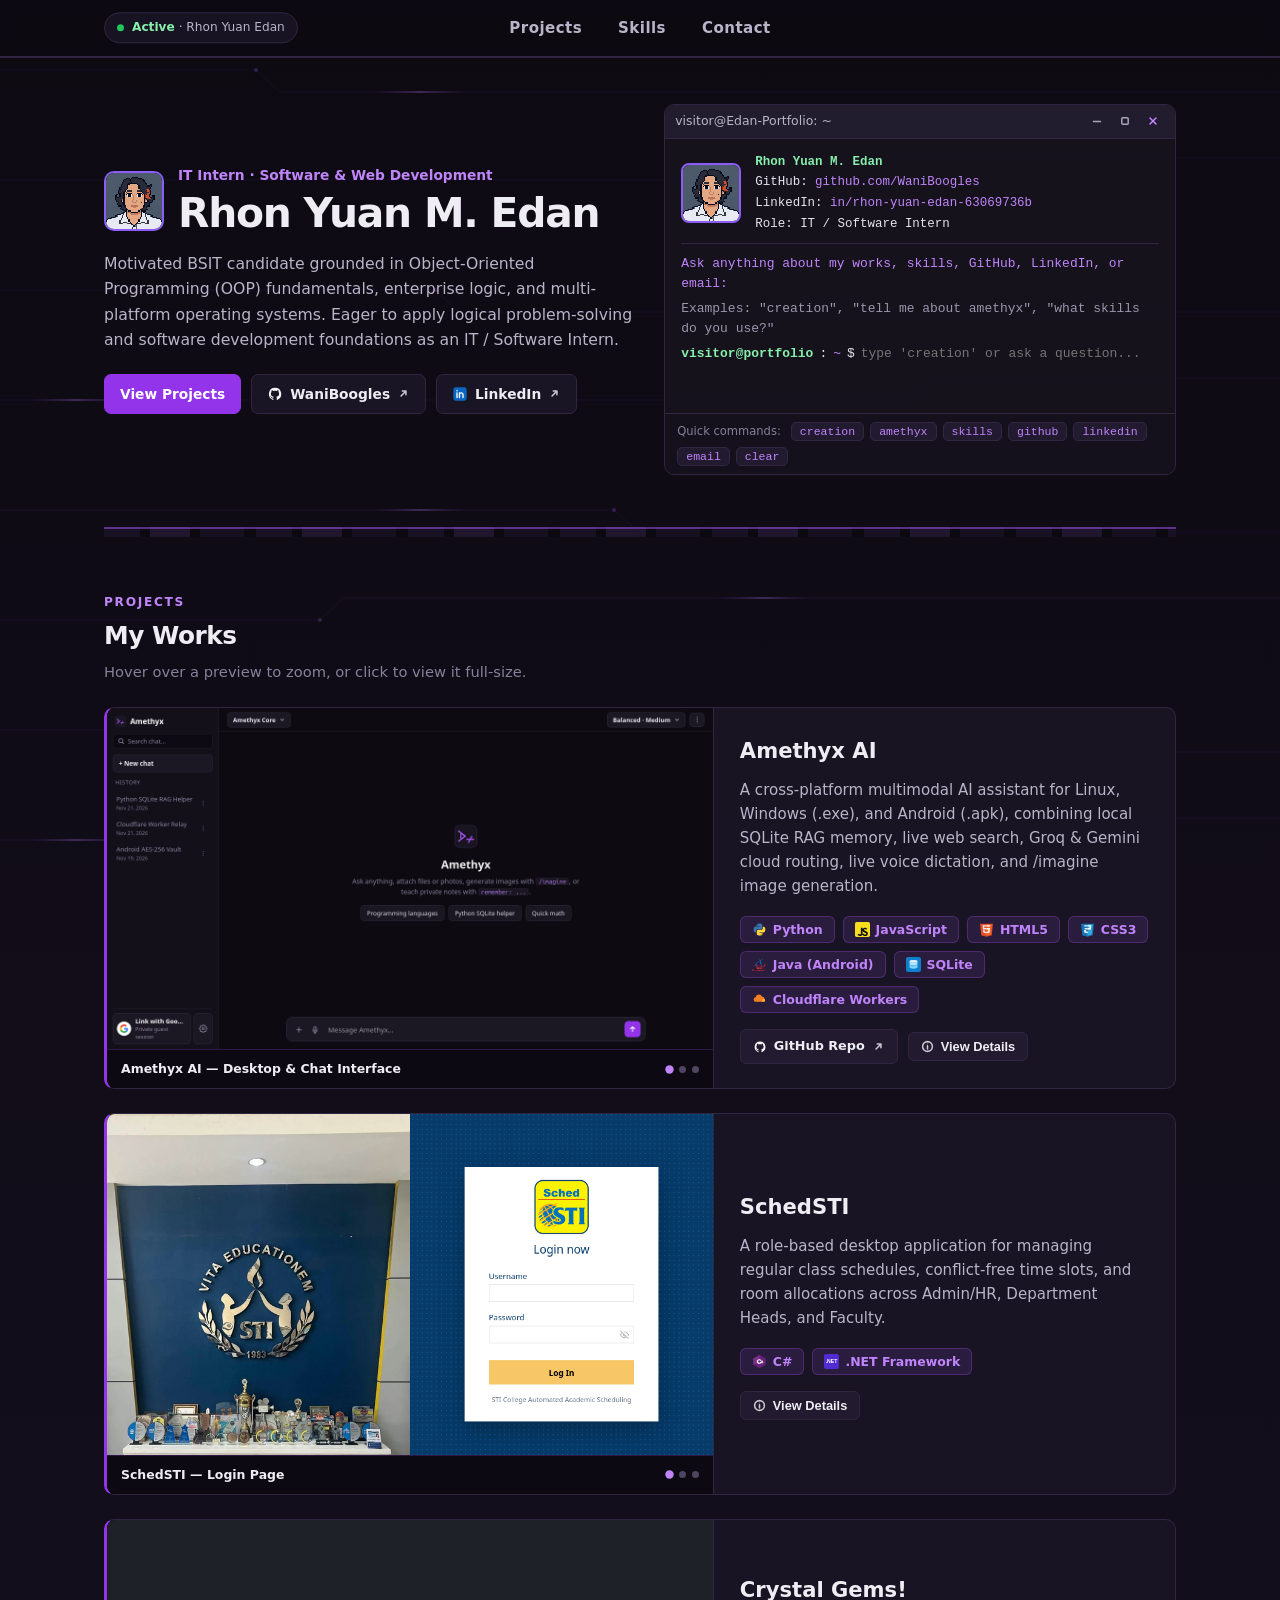
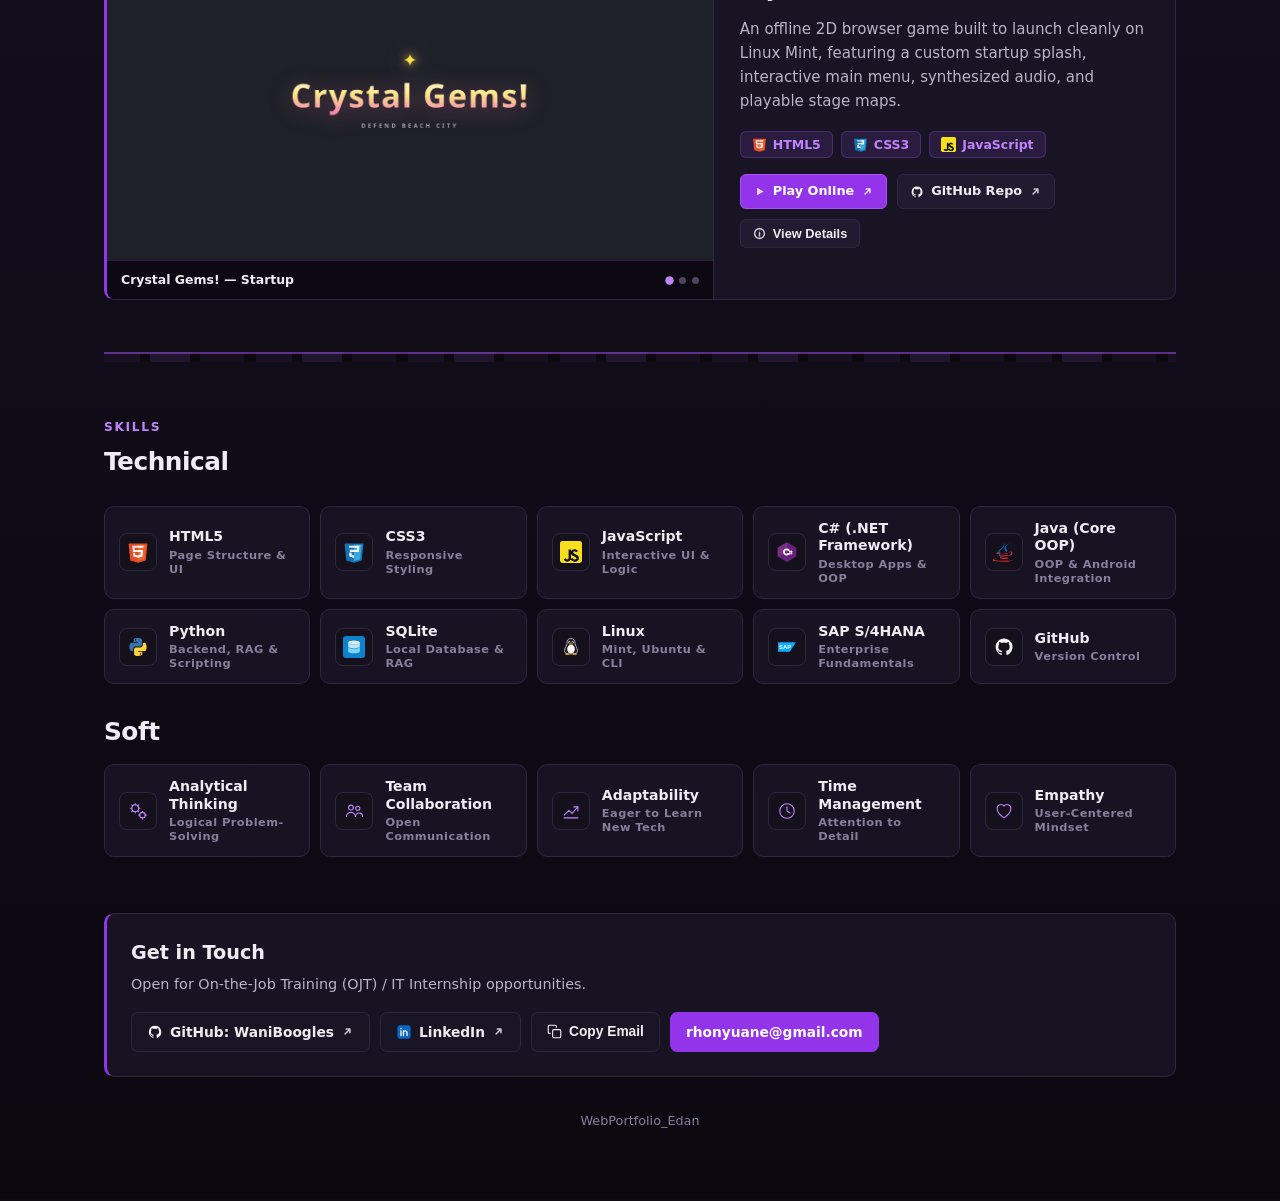
==== commit 2d435089: "Polish UI: 5x1 Soft grid, Play Online for Crystal Gems, Back-to-Top pill, link cues & Android mobile" ====
--- a/index.html
+++ b/index.html
@@ -68,10 +68,12 @@
           <a href="https://github.com/WaniBoogles" target="_blank" rel="noopener noreferrer" class="btn-ui">
             <img src="assets/icons/github.svg" alt="" class="btn-icon">
             <span>WaniBoogles</span>
+            <svg viewBox="0 0 16 16" class="ext-arrow" aria-hidden="true"><path d="M5 11L11 5M6.5 5H11v4.5"/></svg>
           </a>
           <a href="https://www.linkedin.com/in/rhon-yuan-edan-63069736b" target="_blank" rel="noopener noreferrer" class="btn-ui">
             <img src="assets/icons/linkedin.svg" alt="" class="btn-icon">
             <span>LinkedIn</span>
+            <svg viewBox="0 0 16 16" class="ext-arrow" aria-hidden="true"><path d="M5 11L11 5M6.5 5H11v4.5"/></svg>
           </a>
         </div>
       </div>
@@ -135,6 +137,7 @@
           <div class="terminal-hints no-select">
             <span class="hint-label">Quick commands:</span>
             <button type="button" class="hint-cmd" data-cmd="creation">creation</button>
+            <button type="button" class="hint-cmd" data-cmd="amethyx">amethyx</button>
             <button type="button" class="hint-cmd" data-cmd="skills">skills</button>
             <button type="button" class="hint-cmd" data-cmd="github">github</button>
             <button type="button" class="hint-cmd" data-cmd="linkedin">linkedin</button>
@@ -206,8 +209,10 @@
               <a href="https://github.com/WaniBoogles/AmethyxAI" target="_blank" rel="noopener noreferrer" class="project-link-btn">
                 <img src="assets/icons/github.svg" alt="">
                 <span>GitHub Repo</span>
+                <svg viewBox="0 0 16 16" class="link-ico" aria-hidden="true"><path d="M5 11L11 5M6.5 5H11v4.5"/></svg>
               </a>
               <button type="button" class="project-link-btn" data-project-details="amethyx">
+                <svg viewBox="0 0 16 16" class="link-ico" aria-hidden="true"><circle cx="8" cy="8" r="6"/><line x1="8" y1="7.2" x2="8" y2="11"/><circle cx="8" cy="5" r="0.6" fill="currentColor" stroke="none"/></svg>
                 <span>View Details</span>
               </button>
             </div>
@@ -250,6 +255,7 @@
             </div>
             <div class="project-links">
               <button type="button" class="project-link-btn" data-project-details="schedsti">
+                <svg viewBox="0 0 16 16" class="link-ico" aria-hidden="true"><circle cx="8" cy="8" r="6"/><line x1="8" y1="7.2" x2="8" y2="11"/><circle cx="8" cy="5" r="0.6" fill="currentColor" stroke="none"/></svg>
                 <span>View Details</span>
               </button>
             </div>
@@ -292,11 +298,18 @@
               <button type="button" class="lang-tag" data-info="javascript"><img src="assets/icons/javascript.svg" alt="">JavaScript</button>
             </div>
             <div class="project-links">
+              <a href="https://waniboogles.github.io/Crystal-Gems-Fan-made-game-/build/Crystal-Gems.html" target="_blank" rel="noopener noreferrer" class="project-link-btn primary">
+                <svg viewBox="0 0 16 16" class="link-ico" aria-hidden="true"><polygon points="5,3.5 13,8 5,12.5" fill="currentColor" stroke="none"/></svg>
+                <span>Play Online</span>
+                <svg viewBox="0 0 16 16" class="link-ico" aria-hidden="true"><path d="M5 11L11 5M6.5 5H11v4.5"/></svg>
+              </a>
               <a href="https://github.com/WaniBoogles/Crystal-Gems-Fan-made-game-" target="_blank" rel="noopener noreferrer" class="project-link-btn">
                 <img src="assets/icons/github.svg" alt="">
                 <span>GitHub Repo</span>
+                <svg viewBox="0 0 16 16" class="link-ico" aria-hidden="true"><path d="M5 11L11 5M6.5 5H11v4.5"/></svg>
               </a>
               <button type="button" class="project-link-btn" data-project-details="crystal">
+                <svg viewBox="0 0 16 16" class="link-ico" aria-hidden="true"><circle cx="8" cy="8" r="6"/><line x1="8" y1="7.2" x2="8" y2="11"/><circle cx="8" cy="5" r="0.6" fill="currentColor" stroke="none"/></svg>
                 <span>View Details</span>
               </button>
             </div>
@@ -521,10 +534,12 @@
           <a href="https://github.com/WaniBoogles" target="_blank" rel="noopener noreferrer" class="btn-ui">
             <img src="assets/icons/github.svg" alt="" class="btn-icon">
             <span>GitHub: WaniBoogles</span>
+            <svg viewBox="0 0 16 16" class="ext-arrow" aria-hidden="true"><path d="M5 11L11 5M6.5 5H11v4.5"/></svg>
           </a>
           <a href="https://www.linkedin.com/in/rhon-yuan-edan-63069736b" target="_blank" rel="noopener noreferrer" class="btn-ui">
             <img src="assets/icons/linkedin.svg" alt="" class="btn-icon">
             <span>LinkedIn</span>
+            <svg viewBox="0 0 16 16" class="ext-arrow" aria-hidden="true"><path d="M5 11L11 5M6.5 5H11v4.5"/></svg>
           </a>
           <button type="button" class="btn-ui" id="copyEmailBtn" data-email="rhonyuane@gmail.com">
             <svg viewBox="0 0 24 24" class="btn-icon" aria-hidden="true">
@@ -542,6 +557,11 @@
       </footer>
     </section>
   </main>
+
+  <!-- Floating Back-to-Top Pill -->
+  <button type="button" class="back-to-top no-select" id="backToTopBtn" title="Back to top" aria-label="Back to top">
+    <svg viewBox="0 0 24 24" aria-hidden="true"><path d="M12 19V5M5 12l7-7 7 7"/></svg>
+  </button>
 
   <!-- Full-size Screenshot Modal -->
   <div class="lightbox no-select" id="lightbox" role="dialog" aria-modal="true" aria-labelledby="lightboxTitle">
@@ -1391,6 +1411,19 @@
         });
       }
 
+      // 6. Floating Back-to-Top Button
+      const backToTopBtn = document.getElementById('backToTopBtn');
+      if (backToTopBtn) {
+        const toggleBackToTop = () => {
+          backToTopBtn.classList.toggle('visible', window.scrollY > 420);
+        };
+        window.addEventListener('scroll', toggleBackToTop, { passive: true });
+        toggleBackToTop();
+        backToTopBtn.addEventListener('click', () => {
+          window.scrollTo({ top: 0, behavior: 'smooth' });
+        });
+      }
+
       window.addEventListener('keydown', (e) => {
         if (e.key === 'Escape') {
           closeLightbox();
--- a/WebPortfolio_Edan.css
+++ b/WebPortfolio_Edan.css
@@ -943,6 +943,31 @@
   flex-shrink: 0;
 }
 
+.project-link-btn svg.link-ico,
+.btn-ui svg.ext-arrow {
+  width: 13px;
+  height: 13px;
+  stroke: currentColor;
+  fill: none;
+  stroke-width: 1.9;
+  stroke-linecap: round;
+  stroke-linejoin: round;
+  flex-shrink: 0;
+  opacity: 0.82;
+}
+
+.project-link-btn.primary {
+  background: var(--purple);
+  border-color: var(--purple-mid);
+  color: #ffffff;
+}
+
+.project-link-btn.primary:hover {
+  background: var(--purple-mid);
+  border-color: var(--purple-soft);
+  color: #ffffff;
+}
+
 /* ==========================================================================
    SKILLS — SEPARATE LININGS FOR TECHNICAL & SOFT SKILLS WITH BASIS LABELS
    ========================================================================== */
@@ -978,8 +1003,8 @@
 }
 
 .toolkit-grid.soft-grid {
-  grid-template-columns: repeat(3, minmax(0, 1fr));
-  gap: 12px;
+  grid-template-columns: repeat(5, minmax(0, 1fr));
+  gap: 10px;
 }
 
 .toolkit-card {
@@ -1340,6 +1365,50 @@
   flex-shrink: 0;
 }
 
+/* Floating Back-to-Top Pill */
+.back-to-top {
+  position: fixed;
+  right: 22px;
+  bottom: 22px;
+  z-index: 60;
+  width: 42px;
+  height: 42px;
+  border-radius: 999px;
+  background: rgba(26, 21, 36, 0.94);
+  border: 1px solid rgba(168, 85, 247, 0.45);
+  color: var(--purple-soft);
+  display: grid;
+  place-items: center;
+  cursor: pointer;
+  opacity: 0;
+  visibility: hidden;
+  transform: translateY(10px);
+  box-shadow: 0 8px 22px rgba(0, 0, 0, 0.45);
+  transition: opacity 0.22s ease, transform 0.22s var(--ease), visibility 0.22s ease, background-color 0.18s ease, color 0.18s ease, border-color 0.18s ease;
+}
+
+.back-to-top.visible {
+  opacity: 1;
+  visibility: visible;
+  transform: translateY(0);
+}
+
+.back-to-top:hover {
+  background: var(--purple);
+  border-color: var(--purple-soft);
+  color: #ffffff;
+}
+
+.back-to-top svg {
+  width: 18px;
+  height: 18px;
+  stroke: currentColor;
+  fill: none;
+  stroke-width: 2.1;
+  stroke-linecap: round;
+  stroke-linejoin: round;
+}
+
 /* ==========================================================================
    RESPONSIVE — TABLET & ANDROID MOBILE
    ========================================================================== */
@@ -1485,18 +1554,30 @@
     height: 48px;
   }
 
+  .term-input-row {
+    gap: 2px;
+    font-size: 0.74rem;
+  }
+
   .term-input {
     min-width: 0;
-    font-size: 14px;
+    font-size: 0.78rem;
   }
 
   .terminal-hints {
-    padding: 8px 10px;
+    padding: 9px 12px;
     gap: 6px;
+    align-items: center;
+  }
+
+  .hint-label {
+    width: 100%;
+    margin-bottom: 2px;
+    font-size: 0.7rem;
   }
 
   .hint-cmd {
-    padding: 4px 8px;
+    padding: 4px 9px;
     font-size: 0.72rem;
   }
 
@@ -1507,7 +1588,12 @@
   }
 
   .section-block {
-    padding: 36px 0;
+    margin-top: 36px;
+    padding: 12px 0;
+  }
+
+  .section-head {
+    margin-bottom: 18px;
   }
 
   .section-title,
@@ -1555,14 +1641,19 @@
 
   .project-links {
     display: grid;
-    grid-template-columns: repeat(auto-fit, minmax(130px, 1fr));
+    grid-template-columns: 1fr 1fr;
     gap: 8px;
     margin-top: 14px;
   }
 
+  .project-links .project-link-btn.primary,
+  .project-links .project-link-btn:only-child {
+    grid-column: 1 / -1;
+  }
+
   .project-link-btn {
     justify-content: center;
-    padding: 8px 12px;
+    padding: 9px 12px;
   }
 
   .toolkit-grid,
@@ -1578,6 +1669,8 @@
   .contact-box {
     padding: 20px 16px;
     gap: 16px;
+    text-align: center;
+    align-items: center;
   }
 
   .contact-actions {
@@ -1598,6 +1691,13 @@
     grid-column: 1 / -1;
   }
 
+  .back-to-top {
+    right: 16px;
+    bottom: 18px;
+    width: 40px;
+    height: 40px;
+  }
+
   .lightbox {
     padding: 12px;
   }
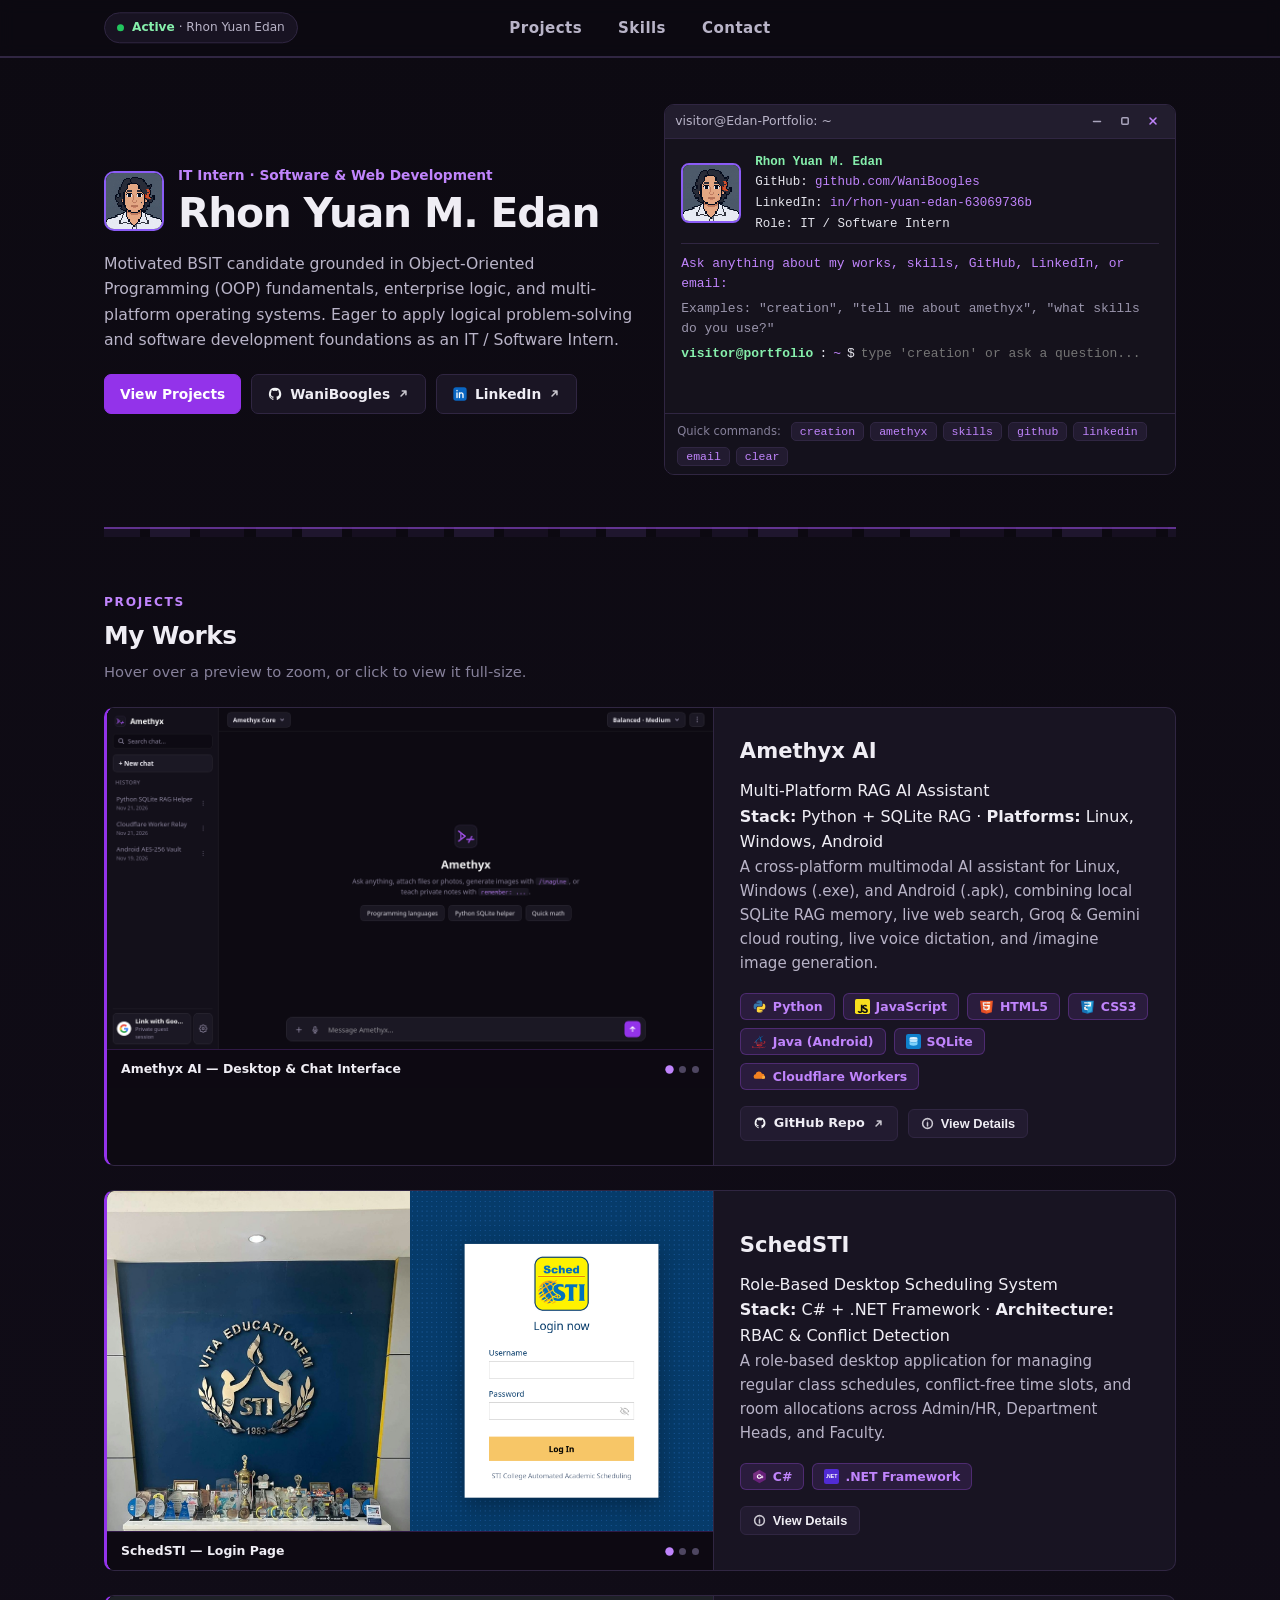
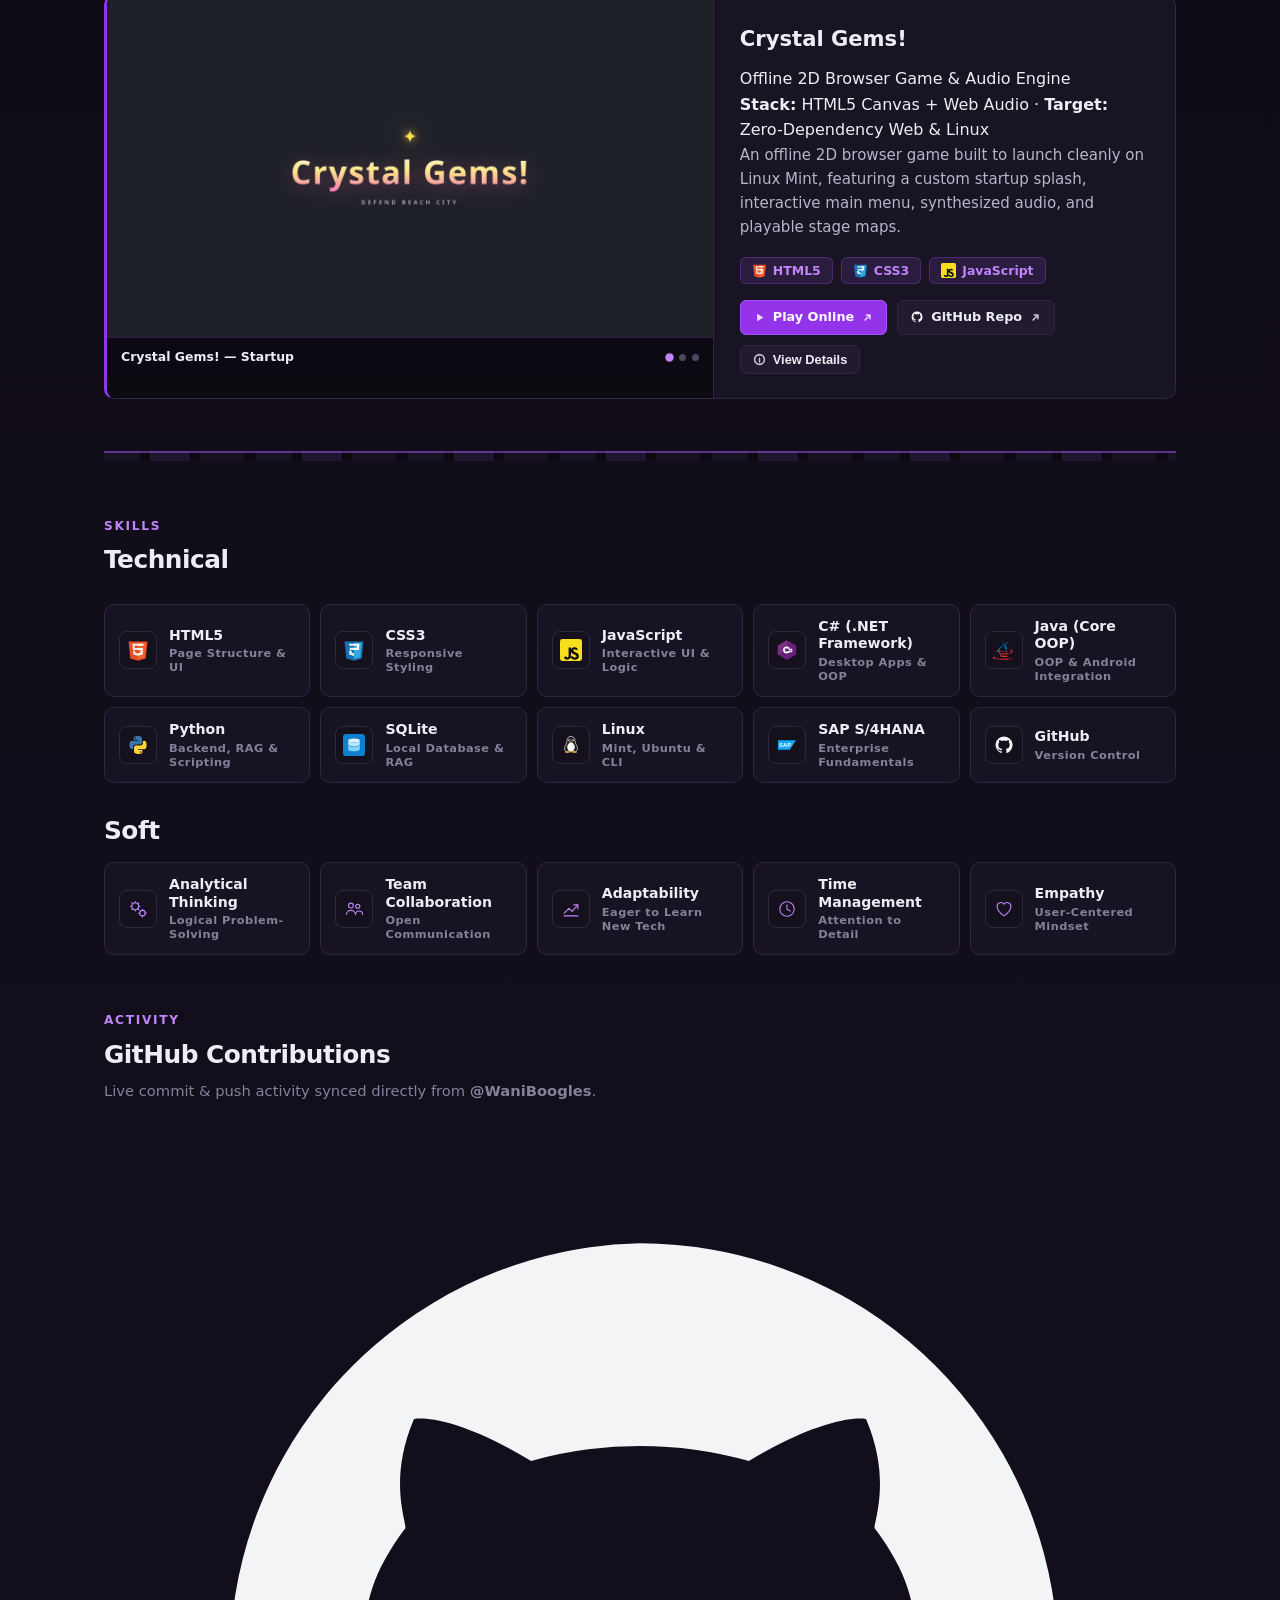
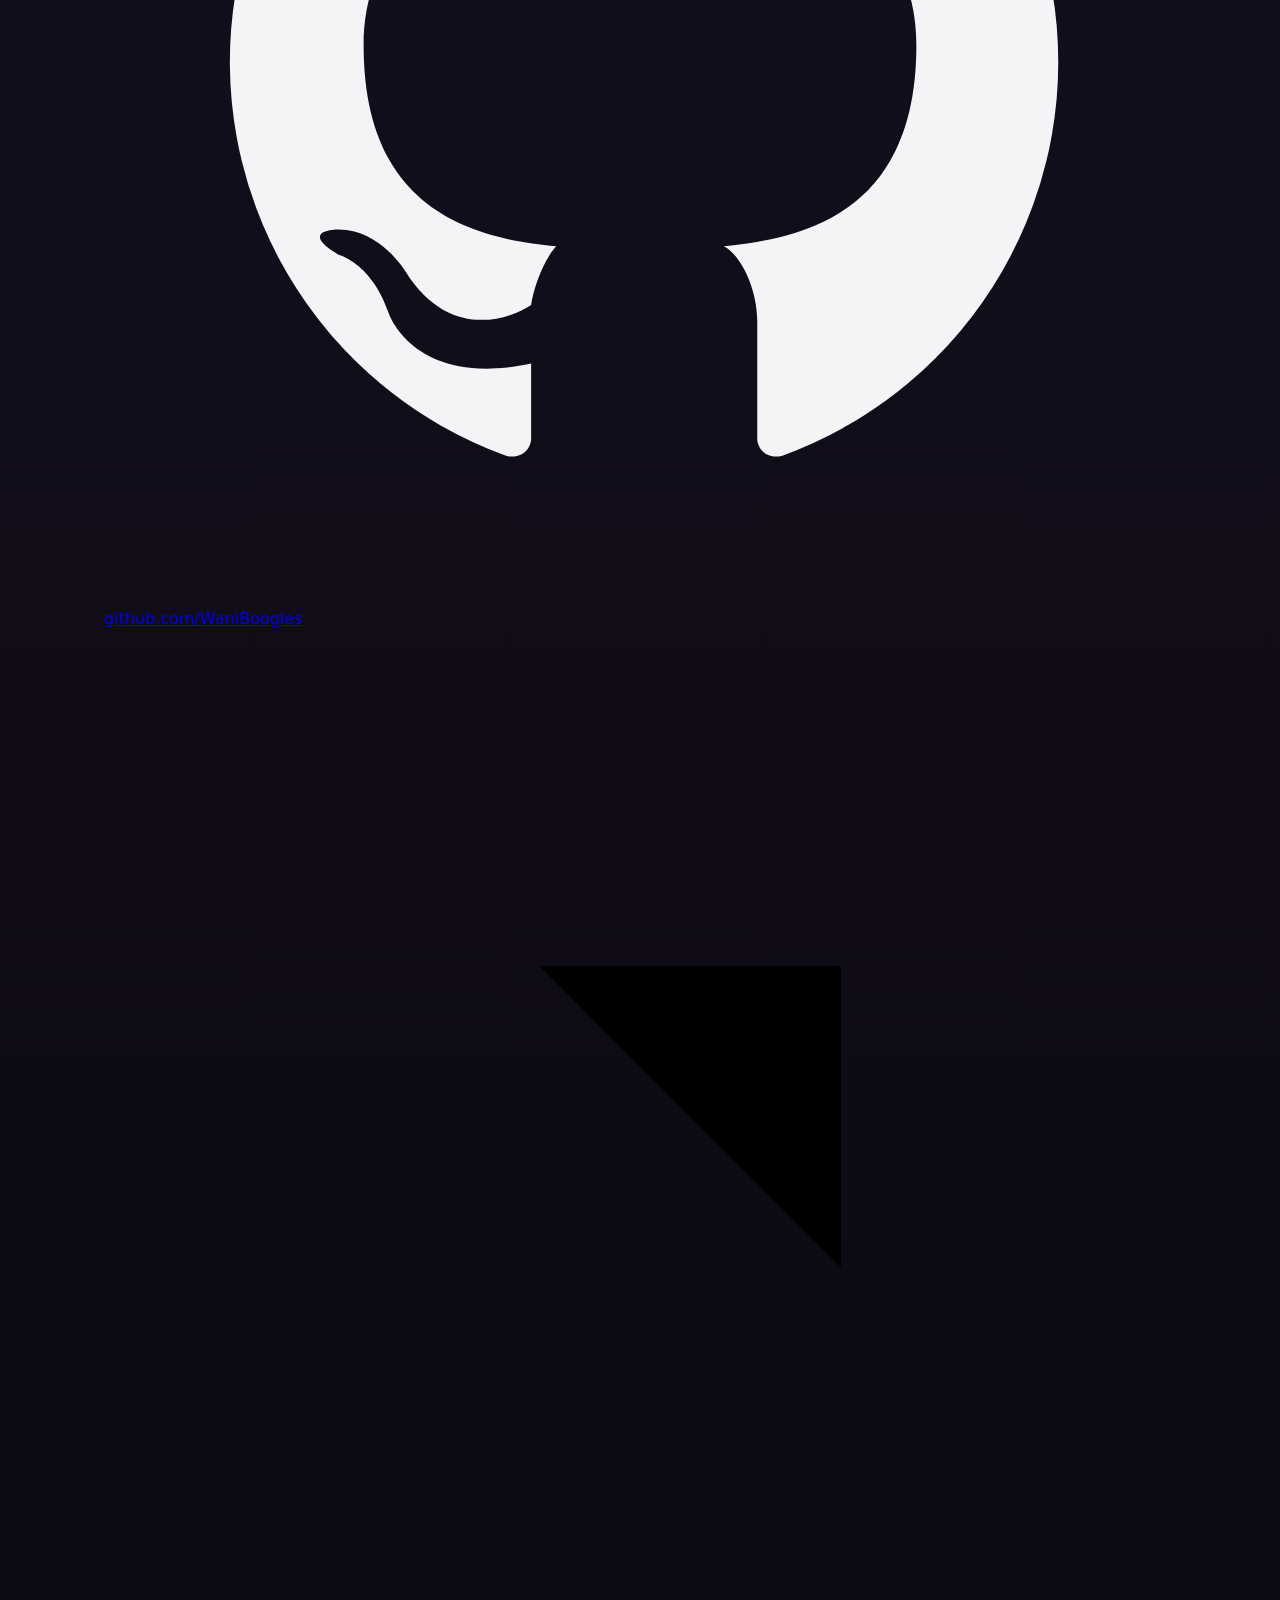
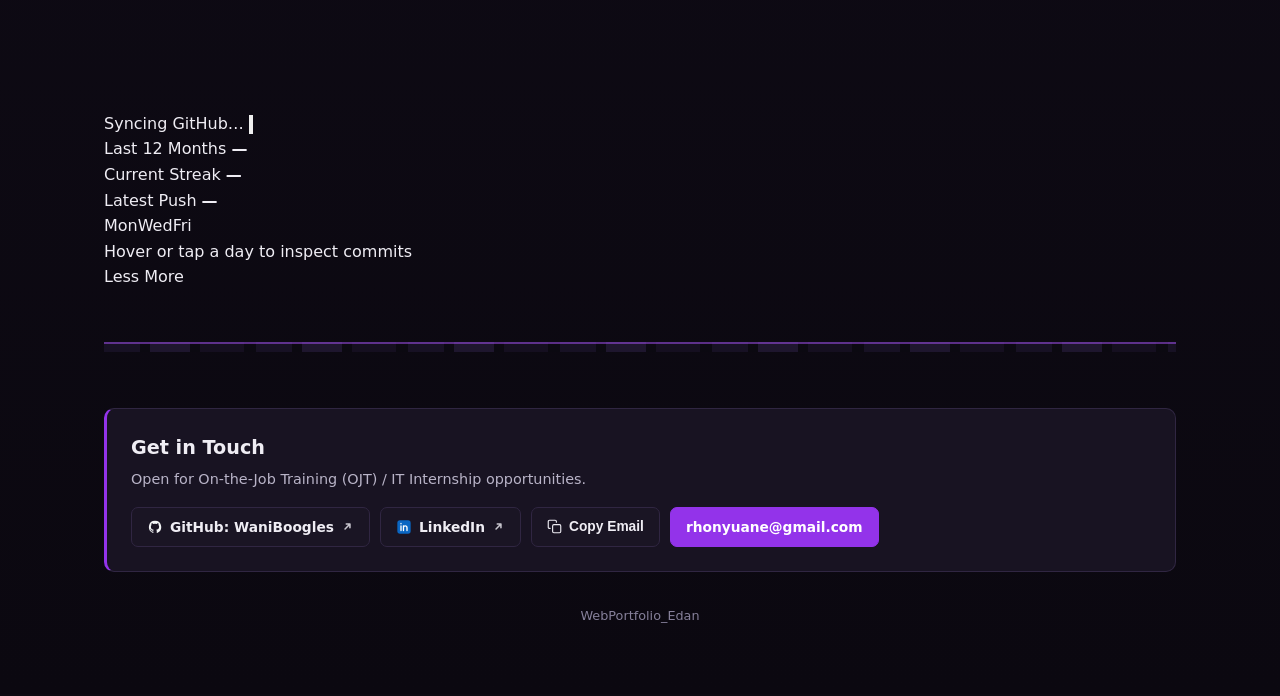
==== commit 8d60f3e7: "Add JSON-LD SEO schema, project taglines, and live GitHub contributions section" ====
--- a/index.html
+++ b/index.html
@@ -16,6 +16,90 @@
   <meta name="twitter:title" content="Rhon Yuan M. Edan — IT &amp; Software Portfolio">
   <meta name="twitter:description" content="Cross-platform software, AI systems, and web projects including Amethyx AI, SchedSTI, and Crystal Gems!.">
   <meta name="twitter:image" content="Pixel Portrait.jpeg">
+  <script type="application/ld+json">
+  {
+    "@context": "https://schema.org",
+    "@graph": [
+      {
+        "@type": "ProfilePage",
+        "@id": "#profile-page",
+        "name": "WebPortfolio_Edan — Rhon Yuan M. Edan",
+        "description": "Portfolio of Rhon Yuan M. Edan — BSIT student & IT/Software Intern showcasing Amethyx AI, SchedSTI, and Crystal Gems!.",
+        "mainEntity": {
+          "@id": "#person"
+        }
+      },
+      {
+        "@type": "Person",
+        "@id": "#person",
+        "name": "Rhon Yuan M. Edan",
+        "alternateName": ["Yuan Edan", "WaniBoogles"],
+        "jobTitle": "IT / Software Intern",
+        "description": "Motivated BSIT candidate grounded in Object-Oriented Programming (OOP) fundamentals, enterprise logic, and multi-platform operating systems.",
+        "email": "mailto:rhonyuane@gmail.com",
+        "alumniOf": {
+          "@type": "CollegeOrUniversity",
+          "name": "STI College Lucena"
+        },
+        "sameAs": [
+          "https://github.com/WaniBoogles",
+          "https://www.linkedin.com/in/rhon-yuan-edan-63069736b"
+        ],
+        "knowsAbout": [
+          "HTML5",
+          "CSS3",
+          "JavaScript",
+          "C# (.NET Framework)",
+          "Java (Core OOP)",
+          "Python",
+          "SQLite",
+          "Linux",
+          "SAP S/4HANA",
+          "GitHub",
+          "Cloudflare Workers",
+          "Object-Oriented Programming",
+          "Retrieval-Augmented Generation (RAG)"
+        ]
+      },
+      {
+        "@type": "SoftwareApplication",
+        "@id": "#project-amethyx-ai",
+        "name": "Amethyx AI",
+        "applicationCategory": "ProductivityApplication",
+        "operatingSystem": "Linux, Windows, Android",
+        "description": "A cross-platform multimodal AI assistant for Linux, Windows (.exe), and Android (.apk), combining local SQLite RAG memory, live web search, Groq & Gemini cloud routing, live voice dictation, and /imagine image generation.",
+        "url": "https://github.com/WaniBoogles/AmethyxAI",
+        "author": {
+          "@id": "#person"
+        }
+      },
+      {
+        "@type": "SoftwareApplication",
+        "@id": "#project-schedsti",
+        "name": "SchedSTI",
+        "applicationCategory": "BusinessApplication",
+        "operatingSystem": "Windows",
+        "description": "A role-based desktop application for managing regular class schedules, conflict-free time slots, and room allocations across Admin/HR, Department Heads, and Faculty.",
+        "author": {
+          "@id": "#person"
+        }
+      },
+      {
+        "@type": "VideoGame",
+        "@id": "#project-crystal-gems",
+        "name": "Crystal Gems!",
+        "genre": "2D Browser Game",
+        "gamePlatform": "Web Browser, Linux Mint",
+        "description": "An offline 2D browser game built to launch cleanly on Linux Mint, featuring a custom startup splash, interactive main menu, synthesized audio, and playable stage maps.",
+        "url": "https://waniboogles.github.io/Crystal-Gems-Fan-made-game-/build/Crystal-Gems.html",
+        "sameAs": "https://github.com/WaniBoogles/Crystal-Gems-Fan-made-game-",
+        "author": {
+          "@id": "#person"
+        }
+      }
+    ]
+  }
+  </script>
   <link rel="stylesheet" href="WebPortfolio_Edan.css">
 </head>
 <body>
@@ -191,6 +275,8 @@
 
           <div class="project-body">
             <h3 class="project-title">Amethyx AI</h3>
+            <div class="project-tagline">Multi-Platform RAG AI Assistant</div>
+            <div class="project-arch"><strong>Stack:</strong> Python + SQLite RAG · <strong>Platforms:</strong> Linux, Windows, Android</div>
             <p class="project-desc">
               A cross-platform multimodal AI assistant for Linux, Windows (.exe), and Android (.apk),
               combining local SQLite RAG memory, live web search, Groq &amp; Gemini cloud routing,
@@ -245,6 +331,8 @@
 
           <div class="project-body">
             <h3 class="project-title">SchedSTI</h3>
+            <div class="project-tagline">Role-Based Desktop Scheduling System</div>
+            <div class="project-arch"><strong>Stack:</strong> C# + .NET Framework · <strong>Architecture:</strong> RBAC &amp; Conflict Detection</div>
             <p class="project-desc">
               A role-based desktop application for managing regular class schedules, conflict-free
               time slots, and room allocations across Admin/HR, Department Heads, and Faculty.
@@ -288,6 +376,8 @@
 
           <div class="project-body">
             <h3 class="project-title">Crystal Gems!</h3>
+            <div class="project-tagline">Offline 2D Browser Game &amp; Audio Engine</div>
+            <div class="project-arch"><strong>Stack:</strong> HTML5 Canvas + Web Audio · <strong>Target:</strong> Zero-Dependency Web &amp; Linux</div>
             <p class="project-desc">
               An offline 2D browser game built to launch cleanly on Linux Mint, featuring a custom
               startup splash, interactive main menu, synthesized audio, and playable stage maps.
@@ -522,6 +612,78 @@
         </div>
       </div>
     </section>
+
+    <!-- Live GitHub Contributions -->
+    <section class="section-block no-select" id="activity">
+      <div class="section-head">
+        <div class="section-label">Activity</div>
+        <h2 class="section-title">GitHub Contributions</h2>
+        <p class="section-sub">Live commit &amp; push activity synced directly from <strong>@WaniBoogles</strong>.</p>
+      </div>
+
+      <div class="gh-contrib-card">
+        <div class="gh-contrib-head">
+          <div class="gh-head-left">
+            <img src="assets/icons/github.svg" alt="" class="gh-head-icon">
+            <a href="https://github.com/WaniBoogles" target="_blank" rel="noopener noreferrer" class="gh-handle-link">
+              <span>github.com/WaniBoogles</span>
+              <svg viewBox="0 0 16 16" class="ext-arrow" aria-hidden="true"><path d="M5 11L11 5M6.5 5H11v4.5"/></svg>
+            </a>
+          </div>
+          <div class="gh-head-right">
+            <span class="gh-live-pill">
+              <span class="gh-status-dot is-syncing" id="ghStatusDot" aria-hidden="true"></span>
+              <span id="ghStatusText">Syncing GitHub…</span>
+            </span>
+            <button type="button" class="gh-refresh-btn" id="ghRefreshBtn" title="Sync latest pushes now" aria-label="Refresh GitHub contributions">
+              <svg viewBox="0 0 16 16" aria-hidden="true"><path d="M13.5 8a5.5 5.5 0 1 1-1.4-3.65M13.5 2.5v2.6h-2.6"/></svg>
+            </button>
+          </div>
+        </div>
+
+        <div class="gh-stats-row">
+          <div class="gh-stat-box">
+            <span class="gh-stat-label">Last 12 Months</span>
+            <strong class="gh-stat-val" id="ghTotalCount">—</strong>
+          </div>
+          <div class="gh-stat-box">
+            <span class="gh-stat-label">Current Streak</span>
+            <strong class="gh-stat-val" id="ghStreakCount">—</strong>
+          </div>
+          <div class="gh-stat-box">
+            <span class="gh-stat-label">Latest Push</span>
+            <strong class="gh-stat-val gh-stat-push" id="ghLatestPush">—</strong>
+          </div>
+        </div>
+
+        <div class="gh-heatmap-scroll" id="ghHeatmapScroll" aria-label="GitHub contribution heatmap">
+          <div class="gh-heatmap-inner">
+            <div class="gh-months-row" id="ghMonthsRow" aria-hidden="true"></div>
+            <div class="gh-heatmap-body">
+              <div class="gh-days-col" aria-hidden="true">
+                <span></span><span>Mon</span><span></span><span>Wed</span><span></span><span>Fri</span><span></span>
+              </div>
+              <div class="gh-heatmap-grid" id="ghHeatmapGrid" role="grid" aria-label="Daily contribution counts"></div>
+            </div>
+          </div>
+        </div>
+
+        <div class="gh-contrib-foot">
+          <span class="gh-tooltip" id="ghTooltip" aria-live="polite">Hover or tap a day to inspect commits</span>
+          <div class="gh-legend" aria-hidden="true">
+            <span>Less</span>
+            <span class="gh-legend-cell lv-0"></span>
+            <span class="gh-legend-cell lv-1"></span>
+            <span class="gh-legend-cell lv-2"></span>
+            <span class="gh-legend-cell lv-3"></span>
+            <span class="gh-legend-cell lv-4"></span>
+            <span>More</span>
+          </div>
+        </div>
+      </div>
+    </section>
+
+    <div class="kindergarten-ledge" aria-hidden="true"></div>
 
     <!-- Contact -->
     <section class="section-block no-select" id="contact">
@@ -620,818 +782,11 @@
     </div>
   </div>
 
-  <script>
-    (function () {
-      // 0. Clean Organized IT Trace Lines Background (steps/moves smoothly every 3 seconds)
-      const canvas = document.getElementById('itLinesCanvas');
-      if (canvas && !window.matchMedia('(prefers-reduced-motion: reduce)').matches) {
-        const ctx = canvas.getContext('2d');
-        let traces = [];
-
-        const buildTraces = () => {
-          canvas.width = window.innerWidth;
-          canvas.height = window.innerHeight;
-          const rows = Math.max(6, Math.floor(canvas.height / 110));
-          traces = [];
-          for (let i = 0; i < rows; i++) {
-            const y = 70 + i * 110;
-            const bendX = Math.floor((0.2 + ((i * 37) % 60) / 100) * canvas.width);
-            const drop = (i % 2 === 0 ? 22 : -22);
-            traces.push({
-              y,
-              bendX,
-              drop,
-              phase: (i * 0.25) % 1
-            });
-          }
-        };
-
-        let lastStep = performance.now();
-        let stepProgress = 0;
-
-        const drawTraces = (now) => {
-          if (!ctx) return;
-          const elapsed = now - lastStep;
-          if (elapsed >= 3000) {
-            lastStep = now;
-            traces.forEach((t) => {
-              t.phase = (t.phase + 0.34) % 1;
-            });
-          }
-          stepProgress = Math.min(1, (now - lastStep) / 900);
-
-          ctx.clearRect(0, 0, canvas.width, canvas.height);
-
-          traces.forEach((t, idx) => {
-            // Subtle static circuit guide line
-            ctx.beginPath();
-            ctx.moveTo(0, t.y);
-            ctx.lineTo(t.bendX, t.y);
-            ctx.lineTo(t.bendX + 24, t.y + t.drop);
-            ctx.lineTo(canvas.width, t.y + t.drop);
-            ctx.strokeStyle = 'rgba(139, 92, 246, 0.08)';
-            ctx.lineWidth = 1;
-            ctx.stroke();
-
-            // Clean moving data packet segment along the organized track
-            const segLen = 95;
-            const travel = (t.phase + stepProgress * 0.34) % 1;
-            const px = travel * (canvas.width + segLen) - segLen;
-            const py = px > t.bendX + 24 ? t.y + t.drop : t.y;
-
-            const grad = ctx.createLinearGradient(px, py, px + segLen, py);
-            grad.addColorStop(0, 'rgba(168, 85, 247, 0)');
-            grad.addColorStop(0.5, 'rgba(192, 132, 252, 0.32)');
-            grad.addColorStop(1, 'rgba(168, 85, 247, 0)');
-
-            ctx.beginPath();
-            ctx.moveTo(px, py);
-            ctx.lineTo(px + segLen, py);
-            ctx.strokeStyle = grad;
-            ctx.lineWidth = 1.6;
-            ctx.stroke();
-
-            // Crisp node dot at bend
-            ctx.beginPath();
-            ctx.arc(t.bendX, t.y, 2, 0, Math.PI * 2);
-            ctx.fillStyle = idx % 2 === 0 ? 'rgba(168, 85, 247, 0.25)' : 'rgba(192, 132, 252, 0.18)';
-            ctx.fill();
-          });
-
-          requestAnimationFrame(drawTraces);
-        };
-
-        buildTraces();
-        window.addEventListener('resize', buildTraces);
-        requestAnimationFrame(drawTraces);
-      }
-
-      // 1. Interactive Portfolio Terminal + Window Controls (Minimize, Maximize, Close/Launch)
-      const termWindow = document.getElementById('termWindow');
-      const termBackdrop = document.getElementById('termBackdrop');
-      const termLauncher = document.getElementById('termLauncher');
-      const termGlitchFx = document.getElementById('termGlitchFx');
-      const termMinBtn = document.getElementById('termMinBtn');
-      const termMaxBtn = document.getElementById('termMaxBtn');
-      const termCloseBtn = document.getElementById('termCloseBtn');
-      const termScreen = document.getElementById('termScreen');
-      const termHistory = document.getElementById('termHistory');
-      const termForm = document.getElementById('termForm');
-      const termInput = document.getElementById('termInput');
-
-      const maxSvg = '<svg viewBox="0 0 10 10"><rect x="1.8" y="1.8" width="6.4" height="6.4" rx="1"/></svg>';
-      const restoreSvg = '<svg viewBox="0 0 10 10"><rect x="1.5" y="3" width="5.2" height="5.2" rx="0.8"/><path d="M3.5 3V1.8h5v5H7.2"/></svg>';
-
-      const playTerminalTransition = (done) => {
-        if (!termGlitchFx) {
-          done();
-          return;
-        }
-        termGlitchFx.classList.remove('active');
-        void termGlitchFx.offsetWidth;
-        termGlitchFx.classList.add('active');
-        setTimeout(() => {
-          done();
-        }, 160);
-        setTimeout(() => {
-          termGlitchFx.classList.remove('active');
-        }, 390);
-      };
-
-      const closeTerminal = () => {
-        if (!termWindow || !termLauncher) return;
-        if (termWindow.classList.contains('is-maximized')) {
-          termWindow.classList.remove('is-maximized');
-          if (termBackdrop) termBackdrop.classList.remove('open');
-          if (termMaxBtn) termMaxBtn.innerHTML = maxSvg;
-        }
-        playTerminalTransition(() => {
-          termWindow.classList.remove('is-minimized');
-          termWindow.classList.add('is-closed');
-          termLauncher.classList.add('visible');
-        });
-      };
-
-      const openTerminal = () => {
-        if (!termWindow || !termLauncher) return;
-        playTerminalTransition(() => {
-          termWindow.classList.remove('is-closed', 'is-minimized');
-          termLauncher.classList.remove('visible');
-          if (termInput) termInput.focus();
-        });
-      };
-
-      if (termMinBtn && termWindow) {
-        termMinBtn.addEventListener('click', () => {
-          if (termWindow.classList.contains('is-maximized')) {
-            termWindow.classList.remove('is-maximized');
-            if (termBackdrop) termBackdrop.classList.remove('open');
-            if (termMaxBtn) termMaxBtn.innerHTML = maxSvg;
-          }
-          termWindow.classList.toggle('is-minimized');
-        });
-      }
-
-      if (termMaxBtn && termWindow) {
-        termMaxBtn.addEventListener('click', () => {
-          termWindow.classList.remove('is-minimized');
-          const willMax = !termWindow.classList.contains('is-maximized');
-          termWindow.classList.toggle('is-maximized', willMax);
-          if (termBackdrop) termBackdrop.classList.toggle('open', willMax);
-          termMaxBtn.innerHTML = willMax ? restoreSvg : maxSvg;
-          if (termInput) termInput.focus();
-        });
-      }
-
-      if (termCloseBtn) termCloseBtn.addEventListener('click', closeTerminal);
-      if (termBackdrop) {
-        termBackdrop.addEventListener('click', () => {
-          if (termWindow) termWindow.classList.remove('is-maximized');
-          termBackdrop.classList.remove('open');
-          if (termMaxBtn) termMaxBtn.innerHTML = maxSvg;
-        });
-      }
-      if (termLauncher) termLauncher.addEventListener('click', openTerminal);
-
-      const appendLine = (text, cls) => {
-        if (!termHistory) return;
-        const div = document.createElement('div');
-        div.className = 'term-line' + (cls ? ' ' + cls : '');
-        div.textContent = text;
-        termHistory.appendChild(div);
-      };
-
-      const hasAny = (str, words) => words.some((w) => str.includes(w));
-      let lastTopic = '';
-      const cmdHistory = [];
-      let historyIdx = -1;
-      const autoCommands = [
-        'creation', 'projects', 'amethyx', 'schedsti', 'crystal gems',
-        'open amethyx', 'open schedsti', 'open crystal',
-        'goto projects', 'goto skills', 'goto contact',
-        'skills', 'ojt', 'github', 'linkedin', 'email', 'help', 'clear', 'exit'
-      ];
-      let openProjectModalByKey = null;
-
-      const reply = (title, body, topic) => {
-        if (title) appendLine(title, 'accent');
-        appendLine(body);
-        if (topic) lastTopic = topic;
-      };
-
-      const runCommand = (raw) => {
-        const clean = raw.trim();
-        if (!clean) return;
-        const q = clean.toLowerCase();
-
-        cmdHistory.push(clean);
-        historyIdx = cmdHistory.length;
-
-        appendLine('visitor@portfolio:~$ ' + clean, 'muted');
-
-        if (q === 'clear' || q === 'cls') {
-          termHistory.innerHTML = '';
-          lastTopic = '';
-          return;
-        }
-
-        if (q === 'exit' || q === 'quit') {
-          closeTerminal();
-          return;
-        }
-
-        if (/^(open|view|launch)\s+/.test(q)) {
-          if (q.includes('amethyx')) {
-            if (openProjectModalByKey) openProjectModalByKey('amethyx');
-            reply('Action:', 'Opened Amethyx AI project overview.', 'amethyx');
-            if (termScreen) termScreen.scrollTop = termScreen.scrollHeight;
-            return;
-          }
-          if (q.includes('schedsti') || q.includes('sched')) {
-            if (openProjectModalByKey) openProjectModalByKey('schedsti');
-            reply('Action:', 'Opened SchedSTI project overview.', 'schedsti');
-            if (termScreen) termScreen.scrollTop = termScreen.scrollHeight;
-            return;
-          }
-          if (q.includes('crystal') || q.includes('gem')) {
-            if (openProjectModalByKey) openProjectModalByKey('crystal');
-            reply('Action:', 'Opened Crystal Gems! project overview.', 'crystal');
-            if (termScreen) termScreen.scrollTop = termScreen.scrollHeight;
-            return;
-          }
-        }
-
-        if (/^(goto|go to|scroll|cd)\s+/.test(q)) {
-          const targetId = q.includes('project') || q.includes('work') ? 'projects'
-            : q.includes('skill') ? 'skills'
-            : q.includes('contact') || q.includes('email') ? 'contact'
-            : '';
-          if (targetId) {
-            const targetEl = document.getElementById(targetId);
-            if (targetEl) targetEl.scrollIntoView({ behavior: 'smooth' });
-            reply('Navigating:', 'Scrolled to #' + targetId + '.', targetId);
-            if (termScreen) termScreen.scrollTop = termScreen.scrollHeight;
-            return;
-          }
-        }
-
-        if (q === 'help' || q === '?' || q === 'ls' || q === 'commands') {
-          appendLine('Hey! Here are things you can ask me about (↑/↓ history · Tab autocomplete):', 'accent');
-          appendLine('  creation / projects  - My built works (Amethyx AI, SchedSTI, Crystal Gems!)');
-          appendLine('  open amethyx         - Open Amethyx AI details modal (also schedsti, crystal)');
-          appendLine('  goto projects/skills - Jump directly to a section on the page');
-          appendLine('  amethyx / schedsti   - Ask about a specific project');
-          appendLine('  skills               - Technical & Soft skills (or ask about a language)');
-          appendLine('  ojt / work           - My current OJT or work status');
-          appendLine('  github / linkedin    - My GitHub repos & LinkedIn profile');
-          appendLine('  email / contact      - How to reach me');
-          appendLine('  clear / exit         - Clear or close this terminal');
-          lastTopic = 'help';
-        } else if (hasAny(q, ['you good', 'how are you', 'how r u', 'hows it going', "how's it going", 'doing good', 'whats up', "what's up", 'kamusta'])) {
-          reply('Status:', "I'm doing good, thank you for asking! Always ready to share my works or talk about an IT / Software Intern role.", 'about');
-        } else if (hasAny(q, ['professional', 'work ethic', 'reliable', 'disciplined', 'serious', 'organized'])) {
-          reply('Work Ethic:', "I keep my work organized, attentive to detail, and reliable — I take deadlines, clean structure, and clear communication seriously while keeping a warm, approachable attitude.", 'soft');
-        } else if (hasAny(q, ['hire', 'why should', 'why pick', 'choose you', 'bring to the team', 'value'])) {
-          reply('What I Bring:', "I combine OOP and responsive front-end foundations with practical cross-platform testing on Linux and Windows — plus I'm adaptable, eager to learn quickly, and focused on building tools people can actually use comfortably.", 'about');
-        } else if (hasAny(q, ['weakness', 'struggle', 'still learning', 'improve', 'challenge'])) {
-          reply('Growth Area:', "Since I'm still a 4th-year BSIT student without formal industry experience yet, I'm actively sharpening my real-world engineering workflows and always welcome constructive feedback.", 'ojt');
-        } else if (hasAny(q, ['ojt', 'working', 'employed', 'job', 'currently work', 'do you work', 'have a work', 'internship', 'available', 'hiring'])) {
-          reply('Work / OJT Status:', "Currently, I have no work nor in an OJT yet. I am a 4th-year BSIT student looking for an IT / Software Internship where I can contribute and gain real industry experience.", 'ojt');
-        } else if (hasAny(q, ['responsive', 'fast', 'quick', 'reply', 'screen size', 'scaling'])) {
-          appendLine('Responsiveness:', 'accent');
-          appendLine('Yes — both in how I communicate with a team and in what I build. In SchedSTI I handled auto-responsive UI scaling across different monitor resolutions, and in HTML5/CSS3 I focus on clean layouts that adapt smoothly.');
-        } else if (hasAny(q, ['excel', 'strength', 'strong', 'best at', 'good at', 'specialty', 'good in', 'great at'])) {
-          appendLine('Where I Excel:', 'accent');
-          appendLine('I do best when turning practical requirements into working software — especially UI layout in HTML5 & CSS3, Object-Oriented Programming in C# and Java, and setting up clean cross-platform builds on Linux Mint and Windows.');
-        } else if (hasAny(q, ['schedsti', 'sched', 'scheduling', 'schedule', 'timeslot', 'time slot', 'login'])) {
-          if (hasAny(q, ['why', 'standalone', 'desktop', 'offline'])) {
-            reply('SchedSTI (Architecture):', "I built SchedSTI as a standalone C# (.NET Framework) desktop system so Admin/HR, Department Heads, and Faculty can launch it directly on Windows or Linux Mint and manage regular schedules cleanly without needing a heavy web/server setup.", 'schedsti');
-          } else if (hasAny(q, ['privacy', 'confidential', 'placeholder', 'instructor', 'name', 'hide'])) {
-            reply('SchedSTI (Privacy):', "On this portfolio, I replaced instructor names, subject codes, sections, and exact schedule times with placeholders so no confidential school or faculty information is exposed publicly.", 'schedsti');
-          } else {
-            reply('SchedSTI:', "I built SchedSTI in C# (.NET Framework) so scheduling regular classes and time slots is clear and conflict-free across Admin/HR, Department Heads, and Faculty. It runs cross-platform on Windows and Linux Mint.", 'schedsti');
-          }
-        } else if (hasAny(q, ['crystal', 'gem', 'steven', 'game', 'canvas', 'map', 'main menu', 'startup'])) {
-          if (hasAny(q, ['why', 'double', 'offline', 'mint', 'linux'])) {
-            reply('Crystal Gems! (Design):', "I made Crystal Gems! completely self-contained in HTML5, CSS3, and JavaScript so I can launch it on Linux Mint just by double-tapping the file, with Web Audio synthesis and zero external installs.", 'crystal');
-          } else {
-            reply('Crystal Gems!:', "Crystal Gems! is a Steven Universe-inspired 2D HTML5 game I built to launch cleanly on Linux Mint, featuring a custom startup splash, a warm yet mature main menu, synthesized audio, and playable stage maps.", 'crystal');
-          }
-        } else if (hasAny(q, ['amethyx', 'ai assistant', 'assistant', 'rag', 'sqlite', 'cloudflare', 'relay', 'android', 'apk', 'imagine', 'voice', 'groq', 'gemini', 'multimodal'])) {
-          if (hasAny(q, ['android', 'apk', 'relay', 'cloudflare', 'public', 'key', 'vault', 'security', 'sync'])) {
-            reply('Amethyx AI (Android & Relay):', "I built both Amethyx.apk (with an AES-256-GCM encrypted key vault) and Amethyx-Public.apk so others can use it without ever touching my API keys, routed 24/7 through a PIN- and quota-protected Cloudflare Worker relay, plus LAN PC-Android sync via /api/sync.", 'amethyx');
-          } else if (hasAny(q, ['imagine', 'voice', 'tts', 'multimodal', 'pdf', 'export', 'file'])) {
-            reply('Amethyx AI (Multimodal & Voice):', "Amethyx AI reads multiple simultaneous attachments (.pdf, .docx, .pptx, .xlsx, code, photos, audio, video), supports toggle-to-stop live voice dictation and auto-read TTS, generates images with /imagine, and exports answers to .md, .html, .pdf, .docx, or .pptx in 1 click.", 'amethyx');
-          } else {
-            reply('Amethyx AI:', "Amethyx AI is my cross-platform multimodal AI assistant for Linux (GTK3/WebKit2), Windows (.exe), and Android (.apk). It combines local SQLite RAG memory, live web search, Groq & Gemini cloud routing, voice dictation, /imagine image generation, and a 24/7 Cloudflare Worker relay. Repo: https://github.com/WaniBoogles/AmethyxAI", 'amethyx');
-          }
-        } else if (hasAny(q, ['creation', 'project', 'work', 'built', 'made', 'portfolio', 'app', 'apps', 'show'])) {
-          appendLine('My Works:', 'accent');
-          appendLine('1) Amethyx AI [Python, JavaScript, HTML/CSS, Java (Android), SQLite, Cloudflare Workers] — Cross-platform multimodal AI assistant for Linux, Windows (.exe), and Android (.apk) with local RAG, Groq/Gemini routing, voice dictation, and /imagine.');
-          appendLine('2) SchedSTI [C#, .NET Framework] — Role-based scheduling desktop app for regular schedules, time slots, and room allocations across Windows and Linux.');
-          appendLine('3) Crystal Gems! [HTML5, CSS3, JavaScript] — Offline 2D browser game built for Linux Mint with a startup screen, main menu, synthesized audio, and stage maps.');
-        } else if (hasAny(q, ['python'])) {
-          appendLine('Python:', 'accent');
-          appendLine('I use Python for scripting, logical problem-solving, and powering the local backend/SQLite RAG engine of Amethyx AI — alongside project work in C# (.NET Framework), Java, and HTML5/CSS3/JS.');
-        } else if (hasAny(q, ['java']) && !q.includes('javascript')) {
-          appendLine('Java:', 'accent');
-          appendLine('I have Core OOP experience in Java — including Android WebView/vault integration for Amethyx AI, a 2D interactive game with event-driven programming and UML diagrams, plus Oracle Java Fundamentals training.');
-        } else if (hasAny(q, ['c#', 'csharp', '.net', 'dotnet'])) {
-          appendLine('C# (.NET Framework):', 'accent');
-          appendLine('C# and the .NET Framework are what I used to build SchedSTI, handling role-based access, regular schedule workflows, and cross-platform UI scaling.');
-        } else if (hasAny(q, ['html', 'css', 'javascript', 'web', 'frontend', 'front-end'])) {
-          appendLine('Web Development:', 'accent');
-          appendLine('I use HTML5, CSS3, and JavaScript for responsive layouts and interactive browser projects — like Crystal Gems! and this portfolio.');
-        } else if (hasAny(q, ['linux', 'mint', 'ubuntu', 'windows', 'os', 'bash', 'cli'])) {
-          appendLine('Operating Systems:', 'accent');
-          appendLine('I use Linux Mint daily along with Ubuntu and Windows. I like making sure my projects run smoothly on Linux (like double-clickable HTML apps and cross-platform .NET tools).');
-        } else if (hasAny(q, ['sap', 's/4hana', 'erp'])) {
-          appendLine('SAP S/4HANA:', 'accent');
-          appendLine('I have foundational knowledge of SAP S/4HANA process concepts and enterprise logic from my coursework and school training.');
-        } else if (hasAny(q, ['empathy', 'soft', 'team', 'communicate', 'communication', 'collab', 'attitude'])) {
-          appendLine('Soft Skills & Empathy:', 'accent');
-          appendLine('Empathy really matters to me in IT — building software means thinking about the people actually using it. Alongside empathy, I bring analytical thinking, team collaboration, adaptability, and time management.');
-        } else if (hasAny(q, ['skill', 'tech', 'language', 'lang', 'stack', 'tool', 'know'])) {
-          appendLine('Technical & Soft Skills:', 'accent');
-          appendLine('Technical: HTML5, CSS3, JavaScript, C# (.NET Framework), Java (Core OOP & Android), Python, SQLite, Linux, SAP S/4HANA (Fundamentals), and GitHub.');
-          appendLine('Soft: Analytical Thinking, Team Collaboration, Adaptability, Time Management, and Empathy.');
-        } else if (hasAny(q, ['linkedin', 'linked in', 'profile'])) {
-          appendLine('LinkedIn:', 'accent');
-          appendLine('You can connect with me on LinkedIn at https://www.linkedin.com/in/rhon-yuan-edan-63069736b.');
-        } else if (hasAny(q, ['github', 'git', 'repo', 'waniboogles', 'code', 'source'])) {
-          appendLine('GitHub:', 'accent');
-          appendLine('My GitHub account is WaniBoogles — you can check out repos like AmethyxAI (https://github.com/WaniBoogles/AmethyxAI), Crystal-Gems-Fan-made-game-, and SchedSTI at https://github.com/WaniBoogles.');
-        } else if (hasAny(q, ['email', 'contact', 'mail', 'reach', 'hire', 'message', 'apply'])) {
-          appendLine('Contact:', 'accent');
-          appendLine('Thank you for checking out my portfolio! You can email me at rhonyuane@gmail.com, connect on LinkedIn (https://www.linkedin.com/in/rhon-yuan-edan-63069736b), or reach me via GitHub (WaniBoogles).');
-        } else if (hasAny(q, ['school', 'college', 'sti', 'study', 'studying', 'course', 'degree', 'bsit', 'graduate', 'education'])) {
-          appendLine('Education:', 'accent');
-          appendLine('I am a 4th-year Bachelor of Science in Information Technology (BSIT) student at STI College Lucena, with a STEM Senior High School background.');
-        } else if (hasAny(q, ['theme', 'color', 'purple', 'dark', 'pixel', 'portrait', 'design', 'style'])) {
-          appendLine('Design & Aesthetic:', 'accent');
-          appendLine('I prefer dark gray, black, and purple with a clean, minimal look — inspired a bit by Prime Kindergarten and the warm, mature feel of the Steven Universe menu, plus my own Piskel pixel portrait.');
-        } else if (hasAny(q, ['who are you', 'your name', 'nickname', 'yuan', 'wani', 'edan', 'about'])) {
-          appendLine('About Me:', 'accent');
-          appendLine('I am Rhon Yuan M. Edan (you can call me Yuan, or Wani). I am a BSIT student focused on OOP fundamentals, enterprise logic, and multi-platform software/web development.');
-        } else if (hasAny(q, ['thank', 'thanks', 'ty'])) {
-          reply('', "You're welcome! Let me know if you want to check anything else about my works or skills.", lastTopic);
-        } else if (hasAny(q, ['good move', 'nice', 'cool', 'awesome', 'great', 'makes sense', 'alright', 'okay', 'ok', 'yes', 'yep', 'yeah', 'sure']) && q.split(/\s+/).length <= 5) {
-          if (lastTopic === 'schedsti') {
-            reply('', "Thanks! Making it standalone and keeping confidential data out while showing the scheduling flow felt like the right call.", lastTopic);
-          } else if (lastTopic === 'crystal') {
-            reply('', "Glad you like it! Feel free to check out the startup, main menu, and stage map previews down below.", lastTopic);
-          } else if (lastTopic === 'amethyx') {
-            reply('', "Thank you! You can also click View Details on the Amethyx AI card or check the repo at github.com/WaniBoogles/AmethyxAI.", lastTopic);
-          } else {
-            reply('', "Glad to hear that! Feel free to ask anything else about my projects, skills, OJT status, or contact info.", lastTopic);
-          }
-        } else if (['hi', 'hello', 'hey', 'yo', 'good morning', 'good afternoon', 'good evening'].includes(q)) {
-          reply('', "Hey! Ask me anything about my works (SchedSTI, Crystal Gems!, Amethyx AI), skills, OJT status, GitHub, or email.", 'greeting');
-        } else if (hasAny(q, ['why', 'how', 'tell me more', 'more']) && lastTopic) {
-          if (lastTopic === 'schedsti') {
-            reply('SchedSTI:', "Building it as a standalone .NET app made role-based access, conflict checking, and running across Windows and Linux Mint fast and straightforward for school use.", 'schedsti');
-          } else if (lastTopic === 'crystal') {
-            reply('Crystal Gems!:', "I focused on making it work completely offline in any browser on Linux Mint, with synthesized Web Audio and live-rendered stage maps.", 'crystal');
-          } else if (lastTopic === 'amethyx') {
-            reply('Amethyx AI:', "I wanted one unified assistant that stays private and portable across Linux, Windows, and Android — combining local SQLite RAG, Groq & Gemini cloud routing, and a zero-key Cloudflare Worker relay.", 'amethyx');
-          } else {
-            reply('', "Feel free to ask a specific question about SchedSTI, Crystal Gems!, Amethyx AI, my skills, or my OJT status!", lastTopic);
-          }
-        } else {
-          appendLine("That isn't related to my works or portfolio.", 'warn');
-          appendLine("You can ask about my projects (SchedSTI, Crystal Gems!, Amethyx AI), skills, OJT status, GitHub (WaniBoogles), or email.", 'muted');
-        }
-
-        if (termScreen) {
-          termScreen.scrollTop = termScreen.scrollHeight;
-        }
-      };
-
-      if (termForm && termInput) {
-        termForm.addEventListener('submit', (e) => {
-          e.preventDefault();
-          runCommand(termInput.value);
-          termInput.value = '';
-        });
-
-        termInput.addEventListener('keydown', (e) => {
-          if (e.key === 'ArrowUp') {
-            if (!cmdHistory.length) return;
-            e.preventDefault();
-            historyIdx = Math.max(0, historyIdx - 1);
-            termInput.value = cmdHistory[historyIdx] || '';
-          } else if (e.key === 'ArrowDown') {
-            if (!cmdHistory.length) return;
-            e.preventDefault();
-            historyIdx = Math.min(cmdHistory.length, historyIdx + 1);
-            termInput.value = historyIdx < cmdHistory.length ? cmdHistory[historyIdx] : '';
-          } else if (e.key === 'Tab') {
-            const val = termInput.value.trim().toLowerCase();
-            if (!val) return;
-            const match = autoCommands.find((c) => c.startsWith(val));
-            if (match) {
-              e.preventDefault();
-              termInput.value = match;
-            }
-          }
-        });
-      }
-
-      if (termScreen && termInput) {
-        termScreen.addEventListener('click', () => termInput.focus());
-      }
-
-      document.querySelectorAll('.hint-cmd').forEach((btn) => {
-        btn.addEventListener('click', () => {
-          runCommand(btn.dataset.cmd || '');
-          if (termInput) termInput.focus();
-        });
-      });
-
-      // 2. Auto Cross-Fade Project Slideshow Windows (every 4s)
-      const lightbox = document.getElementById('lightbox');
-      const lbImg = document.getElementById('lightboxImg');
-      const lbTitle = document.getElementById('lightboxTitle');
-      const lbClose = document.getElementById('lightboxClose');
-
-      document.querySelectorAll('.slideshow-window').forEach((win) => {
-        const slides = Array.from(win.querySelectorAll('.slide-item'));
-        const dots = Array.from(win.querySelectorAll('.slide-dot'));
-        const captionEl = win.querySelector('.slide-caption');
-        const intervalMs = parseInt(win.dataset.interval || '4000', 10);
-        let current = 0;
-        let timer = null;
-
-        const showSlide = (idx) => {
-          current = (idx + slides.length) % slides.length;
-          slides.forEach((s, i) => s.classList.toggle('active', i === current));
-          dots.forEach((d, i) => d.classList.toggle('active', i === current));
-          if (captionEl && slides[current]) {
-            captionEl.textContent = slides[current].dataset.caption || '';
-          }
-        };
-
-        const startAuto = () => {
-          if (timer || slides.length < 2) return;
-          timer = setInterval(() => showSlide(current + 1), intervalMs);
-        };
-
-        const stopAuto = () => {
-          if (timer) {
-            clearInterval(timer);
-            timer = null;
-          }
-        };
-
-        dots.forEach((dot, i) => {
-          dot.addEventListener('click', (e) => {
-            e.stopPropagation();
-            showSlide(i);
-            stopAuto();
-            startAuto();
-          });
-        });
-
-        win.addEventListener('pointermove', (e) => {
-          const rect = win.getBoundingClientRect();
-          const rx = ((e.clientX - rect.left) / rect.width) * 100;
-          const ry = ((e.clientY - rect.top) / rect.height) * 100;
-          win.style.setProperty('--ox', rx.toFixed(1) + '%');
-          win.style.setProperty('--oy', ry.toFixed(1) + '%');
-        });
-
-        win.addEventListener('mouseenter', stopAuto);
-        win.addEventListener('mouseleave', () => {
-          win.style.setProperty('--ox', '50%');
-          win.style.setProperty('--oy', '50%');
-          startAuto();
-        });
-
-        win.addEventListener('click', () => {
-          const active = slides[current];
-          const img = active && active.querySelector('img');
-          if (!img || !lightbox) return;
-          lbImg.src = img.src;
-          lbImg.alt = img.alt;
-          lbTitle.textContent = active.dataset.caption || img.alt;
-          lightbox.classList.add('open');
-        });
-
-        startAuto();
-      });
-
-      const closeLightbox = () => lightbox && lightbox.classList.remove('open');
-      if (lbClose) lbClose.addEventListener('click', closeLightbox);
-      if (lightbox) {
-        lightbox.addEventListener('click', (e) => {
-          if (e.target === lightbox) closeLightbox();
-        });
-      }
-
-      // 3. Project Extended Details Modal (SchedSTI, Crystal Gems!, Amethyx AI)
-      const projectDetailsData = {
-        schedsti: {
-          title: 'SchedSTI — Project Overview',
-          overview: 'A standalone C# (.NET Framework) desktop scheduling system built for school operations, helping Admin/HR, Department Heads, and Faculty organize regular class schedules, avoid time/room conflicts, and view personal schedules cleanly across Windows and Linux Mint.',
-          features: [
-            ['Role-Based Access Workflow:', 'Dedicated views and permissions for Admin/HR, Department Heads, and Faculty members.'],
-            ['Conflict-Free Scheduling:', 'Structured regular schedule management that prevents overlapping time slots, instructors, and room assignments.'],
-            ['Auto-Responsive Desktop UI:', 'Built to scale cleanly across different desktop resolutions and cross-platform environments (Windows & Linux Mint).'],
-            ['Confidentiality by Design:', 'All portfolio previews replace real instructor names, subject codes, sections, and schedule times with sanitized placeholders.']
-          ],
-          note: 'Repository is private to protect school system internals.',
-          repo: ''
-        },
-        crystal: {
-          title: 'Crystal Gems! — Project Overview',
-          overview: 'A self-contained, offline 2D browser game inspired by Steven Universe and engineered to launch effortlessly on Linux Mint with a double-click — requiring zero external servers, installs, or dependencies.',
-          features: [
-            ['Zero-Install Offline Architecture:', 'Runs directly from local HTML5, CSS3, and JavaScript files in any modern browser on Linux Mint or Windows.'],
-            ['Custom Startup & Main Menu:', 'Features a themed startup splash sequence and a warm, mature menu interface tailored for smooth keyboard and mouse interaction.'],
-            ['Synthesized Web Audio:', 'Generates sound effects and background audio cues natively via the Web Audio API without external audio packages.'],
-            ['Playable Stage Maps:', 'Interactive stage selection map and 2D canvas gameplay with clean frame updates and state management.']
-          ],
-          note: 'Open-source fan-made project on GitHub.',
-          repo: 'https://github.com/WaniBoogles/Crystal-Gems-Fan-made-game-'
-        },
-        amethyx: {
-          title: 'Amethyx AI — Project Overview',
-          overview: 'Built from the ground up as a unified assistant running natively on Linux (GTK3/WebKit2), Windows (Amethyx.exe), and Android (Amethyx.apk / Amethyx-Public.apk). Designed for data privacy, isolated local memory, portability, and zero-key sharing via an encrypted Android vault (AES-256-GCM) and a 24/7 Cloudflare Worker relay.',
-          features: [
-            ['Data Privacy & Memory Isolation:', 'Per-user SQLite isolation (edan_memory.db) with Google OAuth 2.0 + PKCE account scoping, local chunked BM25 RAG knowledge base, and encrypted Android key vault (AES-256-GCM).'],
-            ['Hybrid AI Engine:', 'Automatic routing and failover between Groq (gpt-oss-120b, Whisper) and Google Gemini (gemini-3.6-flash) paired with topic-locked Wikipedia/DuckDuckGo web context.'],
-            ['Full Multimodal & Compact + Add Menu:', 'Streamlined + Add composer for multi-file attachments (.pdf, .docx, .pptx, .xlsx, code, photos, audio, video), camera capture, /imagine image generation, and 1-click file export (.md, .html, .pdf, .docx, .pptx).'],
-            ['Voice & Developer UX:', 'Live voice dictation with DC-offset filtering, offline Piper/Android TTS, syntax-highlighted code overview drawer with working 1-click download, offline LaTeX math, custom accent themes, and LAN PC–Android sync (/api/sync).'],
-            ['Zero-Key Public Sharing:', 'Amethyx-Public.apk connects through a PIN- and quota-protected server or Cloudflare Worker relay so others can use the models without ever accessing the owner\'s API keys.']
-          ],
-          note: 'Repository is currently private on GitHub (@WaniBoogles).',
-          repo: 'https://github.com/WaniBoogles/AmethyxAI'
-        }
-      };
-
-      const projModal = document.getElementById('projectDetailsModal');
-      const projModalTitle = document.getElementById('projModalTitle');
-      const projModalOverview = document.getElementById('projModalOverview');
-      const projModalFeatures = document.getElementById('projModalFeatures');
-      const projModalNote = document.getElementById('projModalNote');
-      const projModalRepo = document.getElementById('projModalRepo');
-      const projModalClose = document.getElementById('projModalClose');
-      const closeProjModal = () => projModal && projModal.classList.remove('open');
-
-      openProjectModalByKey = (key) => {
-        const item = projectDetailsData[key];
-        if (!item || !projModal) return;
-        projModalTitle.textContent = item.title;
-        projModalOverview.textContent = item.overview;
-        projModalFeatures.innerHTML = '';
-        item.features.forEach(([lead, desc]) => {
-          const li = document.createElement('li');
-          const strong = document.createElement('strong');
-          strong.textContent = lead + ' ';
-          li.appendChild(strong);
-          li.appendChild(document.createTextNode(desc));
-          projModalFeatures.appendChild(li);
-        });
-        projModalNote.textContent = item.note || '';
-        if (item.repo) {
-          projModalRepo.href = item.repo;
-          projModalRepo.style.display = 'inline-flex';
-        } else {
-          projModalRepo.style.display = 'none';
-        }
-        projModal.classList.add('open');
-      };
-
-      document.querySelectorAll('[data-project-details]').forEach((btn) => {
-        btn.addEventListener('click', () => openProjectModalByKey(btn.dataset.projectDetails));
-      });
-
-      if (projModalClose) projModalClose.addEventListener('click', closeProjModal);
-      if (projModal) {
-        projModal.addEventListener('click', (e) => {
-          if (e.target === projModal) closeProjModal();
-        });
-      }
-
-      // 4. Language, Technology & Soft Skill Overview Modal
-      const infoCatalog = {
-        csharp: {
-          name: 'C#',
-          cat: 'Programming Language · Object-Oriented',
-          icon: 'assets/icons/csharp.svg',
-          desc: 'A modern, strongly-typed object-oriented language developed by Microsoft, widely used for desktop applications, enterprise software, and backend services.',
-          usage: 'Used as the core language behind SchedSTI to structure role-based access, conflict-checked scheduling workflows, and maintainable OOP classes.'
-        },
-        dotnet: {
-          name: '.NET Framework',
-          cat: 'Desktop & Application Platform',
-          icon: 'assets/icons/dotnet.svg',
-          desc: 'A mature software development framework providing rich UI controls, strong type safety, and system libraries for building reliable desktop software.',
-          usage: 'Powers SchedSTI\'s standalone desktop interface, form layouts, and responsive scaling across Windows and Linux Mint.'
-        },
-        html5: {
-          name: 'HTML5',
-          cat: 'Web Markup & Structure',
-          icon: 'assets/icons/html5.svg',
-          desc: 'The standard semantic markup language for structuring web pages, interactive applications, multimedia, and 2D Canvas experiences.',
-          usage: 'Used to structure Crystal Gems!, the Amethyx AI cross-platform UI, and this portfolio with clean semantics and accessible controls.'
-        },
-        css3: {
-          name: 'CSS3',
-          cat: 'Styling & Responsive Design',
-          icon: 'assets/icons/css3.svg',
-          desc: 'The styling language of the web, enabling Flexbox/Grid layouts, custom dark themes, smooth transitions, and responsive breakpoints.',
-          usage: 'Used across this portfolio, Crystal Gems!, and Amethyx AI to craft minimalist dark-purple themes that adapt cleanly to desktop and mobile screens.'
-        },
-        javascript: {
-          name: 'JavaScript',
-          cat: 'Web & UI Scripting Language',
-          icon: 'assets/icons/javascript.svg',
-          desc: 'The core programming language of the browser for interactive interfaces, asynchronous API calls, Canvas rendering, and real-time DOM updates.',
-          usage: 'Drives Crystal Gems! gameplay and Web Audio synthesis, Amethyx AI\'s live chat/multimodal client, and this portfolio\'s Edan Terminal and slideshows.'
-        },
-        python: {
-          name: 'Python',
-          cat: 'Scripting & Backend Language',
-          icon: 'assets/icons/python.svg',
-          desc: 'A readable, versatile programming language prized for rapid automation, data handling, AI integrations, and lightweight local servers.',
-          usage: 'Powers Amethyx AI\'s local backend, SQLite chunked RAG memory, document parsing, and Groq/Gemini cloud routing alongside everyday scripting.'
-        },
-        java: {
-          name: 'Java (Core OOP)',
-          cat: 'Object-Oriented Language',
-          icon: 'assets/icons/java.svg',
-          desc: 'A portable, class-based OOP language known for strong architecture, cross-platform execution, and native Android development.',
-          usage: 'Grounded through Oracle Java Fundamentals, UML-driven 2D event-driven game development, and native Android integration in Amethyx AI.'
-        },
-        'java-android': {
-          name: 'Java (Android)',
-          cat: 'Mobile Development',
-          icon: 'assets/icons/java.svg',
-          desc: 'Native Android application development using Java for WebView bridges, secure local storage, hardware permissions, and APK packaging.',
-          usage: 'Used to build Amethyx.apk and Amethyx-Public.apk with an AES-256-GCM encrypted key vault, microphone dictation bridge, and LAN/relay connectivity.'
-        },
-        sqlite: {
-          name: 'SQLite',
-          cat: 'Embedded Relational Database',
-          icon: 'assets/icons/sqlite.svg',
-          desc: 'A lightweight, zero-configuration, file-based SQL database engine ideal for local storage, fast search, and portable offline-first apps.',
-          usage: 'Stores Amethyx AI\'s local chat history, saved notes, and chunked RAG knowledge base without needing an external database server.'
-        },
-        cloudflare: {
-          name: 'Cloudflare Workers',
-          cat: 'Serverless Edge Runtime',
-          icon: 'assets/icons/cloudflare.svg',
-          desc: 'A globally distributed serverless JavaScript runtime at the edge, ideal for low-latency API relays, authentication checks, and rate limiting.',
-          usage: 'Hosts Amethyx AI\'s 24/7 zero-key public relay with PIN protection and usage quotas so Amethyx-Public.apk works safely without exposing API keys.'
-        },
-        linux: {
-          name: 'Linux',
-          cat: 'Operating System & CLI',
-          icon: 'assets/icons/linux.svg',
-          desc: 'An open-source operating system family powering developer workstations, servers, and cloud infrastructure with powerful CLI tooling.',
-          usage: 'My daily environment (Linux Mint & Ubuntu) for Bash/CLI workflows, cross-platform app testing, GTK3/WebKit2 builds, and double-clickable web apps.'
-        },
-        sap: {
-          name: 'SAP S/4HANA',
-          cat: 'Enterprise ERP Fundamentals',
-          icon: 'assets/icons/sap.svg',
-          desc: 'SAP\'s modern enterprise resource planning (ERP) suite connecting finance, logistics, HR, and core business processes in real time.',
-          usage: 'Studied through BSIT coursework and school training to understand how enterprise logic, structured data flows, and organizational roles connect.'
-        },
-        github: {
-          name: 'GitHub',
-          cat: 'Version Control & Collaboration',
-          icon: 'assets/icons/github.svg',
-          desc: 'A Git-based code hosting platform for tracking revisions, managing public and private repositories, and collaborating on software projects.',
-          usage: 'Used under @WaniBoogles to manage source history, releases, and documentation for Amethyx AI, Crystal Gems!, and private academic builds.'
-        },
-        'soft-logic': {
-          name: 'Analytical Thinking',
-          cat: 'Soft Skill · Logical Problem-Solving',
-          icon: 'assets/icons/soft-logic.svg',
-          desc: 'The ability to examine a problem systematically, isolate root causes, compare trade-offs, and design structured solutions before jumping into code.',
-          usage: 'Helps me debug cross-platform edge cases, design conflict-free scheduling rules in SchedSTI, and structure clean RAG/API routing in Amethyx AI.'
-        },
-        'soft-team': {
-          name: 'Team Collaboration',
-          cat: 'Soft Skill · Open Communication',
-          icon: 'assets/icons/soft-team.svg',
-          desc: 'Working constructively with teammates by communicating progress clearly, asking direct questions when blocked, and welcoming code or design feedback.',
-          usage: 'I keep discussions practical, respectful, and transparent so everyone stays aligned on requirements, timelines, and shared deliverables.'
-        },
-        'soft-adapt': {
-          name: 'Adaptability',
-          cat: 'Soft Skill · Eager to Learn New Tech',
-          icon: 'assets/icons/soft-adapt.svg',
-          desc: 'Staying calm and effective when requirements change, switching between tools or operating systems, and quickly learning unfamiliar stacks.',
-          usage: 'Enabled me to move comfortably across C#/.NET, HTML5/JS, Python, Android Java, Linux Mint, Windows, and Cloudflare Workers as each project demanded.'
-        },
-        'soft-time': {
-          name: 'Time Management',
-          cat: 'Soft Skill · Attention to Detail',
-          icon: 'assets/icons/soft-time.svg',
-          desc: 'Balancing priorities, breaking work into achievable milestones, and keeping details clean so projects finish reliably without last-minute chaos.',
-          usage: 'Keeps my academic deadlines, UI refinements, and multi-platform builds organized while still leaving time to test and polish edge cases.'
-        },
-        'soft-empathy': {
-          name: 'Empathy',
-          cat: 'Soft Skill · User-Centered Mindset',
-          icon: 'assets/icons/soft-empathy.svg',
-          desc: 'Putting yourself in the shoes of end-users and teammates — understanding their frustrations, privacy concerns, and everyday workflows.',
-          usage: 'Guides how I design clear interfaces, hide confidential school data in public previews, and build tools that feel comfortable and human to use.'
-        }
-      };
-
-      const infoModal = document.getElementById('infoModal');
-      const infoModalTitle = document.getElementById('infoModalTitle');
-      const infoModalImg = document.getElementById('infoModalImg');
-      const infoModalName = document.getElementById('infoModalName');
-      const infoModalCat = document.getElementById('infoModalCat');
-      const infoModalDesc = document.getElementById('infoModalDesc');
-      const infoModalUsage = document.getElementById('infoModalUsage');
-      const infoModalClose = document.getElementById('infoModalClose');
-      const closeInfoModal = () => infoModal && infoModal.classList.remove('open');
-
-      document.querySelectorAll('[data-info]').forEach((trigger) => {
-        trigger.addEventListener('click', () => {
-          const entry = infoCatalog[trigger.dataset.info];
-          if (!entry || !infoModal) return;
-          infoModalTitle.textContent = entry.name + ' — Overview';
-          infoModalImg.src = entry.icon;
-          infoModalImg.alt = entry.name + ' icon';
-          infoModalName.textContent = entry.name;
-          infoModalCat.textContent = entry.cat;
-          infoModalDesc.textContent = entry.desc;
-          infoModalUsage.textContent = entry.usage;
-          infoModal.classList.add('open');
-        });
-      });
-
-      if (infoModalClose) infoModalClose.addEventListener('click', closeInfoModal);
-      if (infoModal) {
-        infoModal.addEventListener('click', (e) => {
-          if (e.target === infoModal) closeInfoModal();
-        });
-      }
-
-      // 5. 1-Click Copy Email Button (works on HTTPS and local file://)
-      const copyEmailBtn = document.getElementById('copyEmailBtn');
-      const copyEmailLabel = document.getElementById('copyEmailLabel');
-      if (copyEmailBtn && copyEmailLabel) {
-        let copyTimer = null;
-        copyEmailBtn.addEventListener('click', async () => {
-          const email = copyEmailBtn.dataset.email || 'rhonyuane@gmail.com';
-          let ok = false;
-          if (navigator.clipboard && navigator.clipboard.writeText) {
-            try {
-              await navigator.clipboard.writeText(email);
-              ok = true;
-            } catch (_) {}
-          }
-          if (!ok) {
-            const ta = document.createElement('textarea');
-            ta.value = email;
-            ta.style.position = 'fixed';
-            ta.style.opacity = '0';
-            document.body.appendChild(ta);
-            ta.select();
-            try { ok = document.execCommand('copy'); } catch (_) {}
-            ta.remove();
-          }
-          if (ok) {
-            copyEmailBtn.classList.add('copied');
-            copyEmailLabel.textContent = 'Copied!';
-            clearTimeout(copyTimer);
-            copyTimer = setTimeout(() => {
-              copyEmailBtn.classList.remove('copied');
-              copyEmailLabel.textContent = 'Copy Email';
-            }, 2200);
-          }
-        });
-      }
-
-      // 6. Floating Back-to-Top Button
-      const backToTopBtn = document.getElementById('backToTopBtn');
-      if (backToTopBtn) {
-        const toggleBackToTop = () => {
-          backToTopBtn.classList.toggle('visible', window.scrollY > 420);
-        };
-        window.addEventListener('scroll', toggleBackToTop, { passive: true });
-        toggleBackToTop();
-        backToTopBtn.addEventListener('click', () => {
-          window.scrollTo({ top: 0, behavior: 'smooth' });
-        });
-      }
-
-      window.addEventListener('keydown', (e) => {
-        if (e.key === 'Escape') {
-          closeLightbox();
-          closeProjModal();
-          closeInfoModal();
-        }
-      });
-    })();
-  </script>
+  <script defer src="js/portfolio-data.js"></script>
+  <script defer src="js/canvas-bg.js"></script>
+  <script defer src="js/modals.js"></script>
+  <script defer src="js/terminal.js"></script>
+  <script defer src="js/ui-widgets.js"></script>
+  <script defer src="js/github-activity.js"></script>
 </body>
 </html>
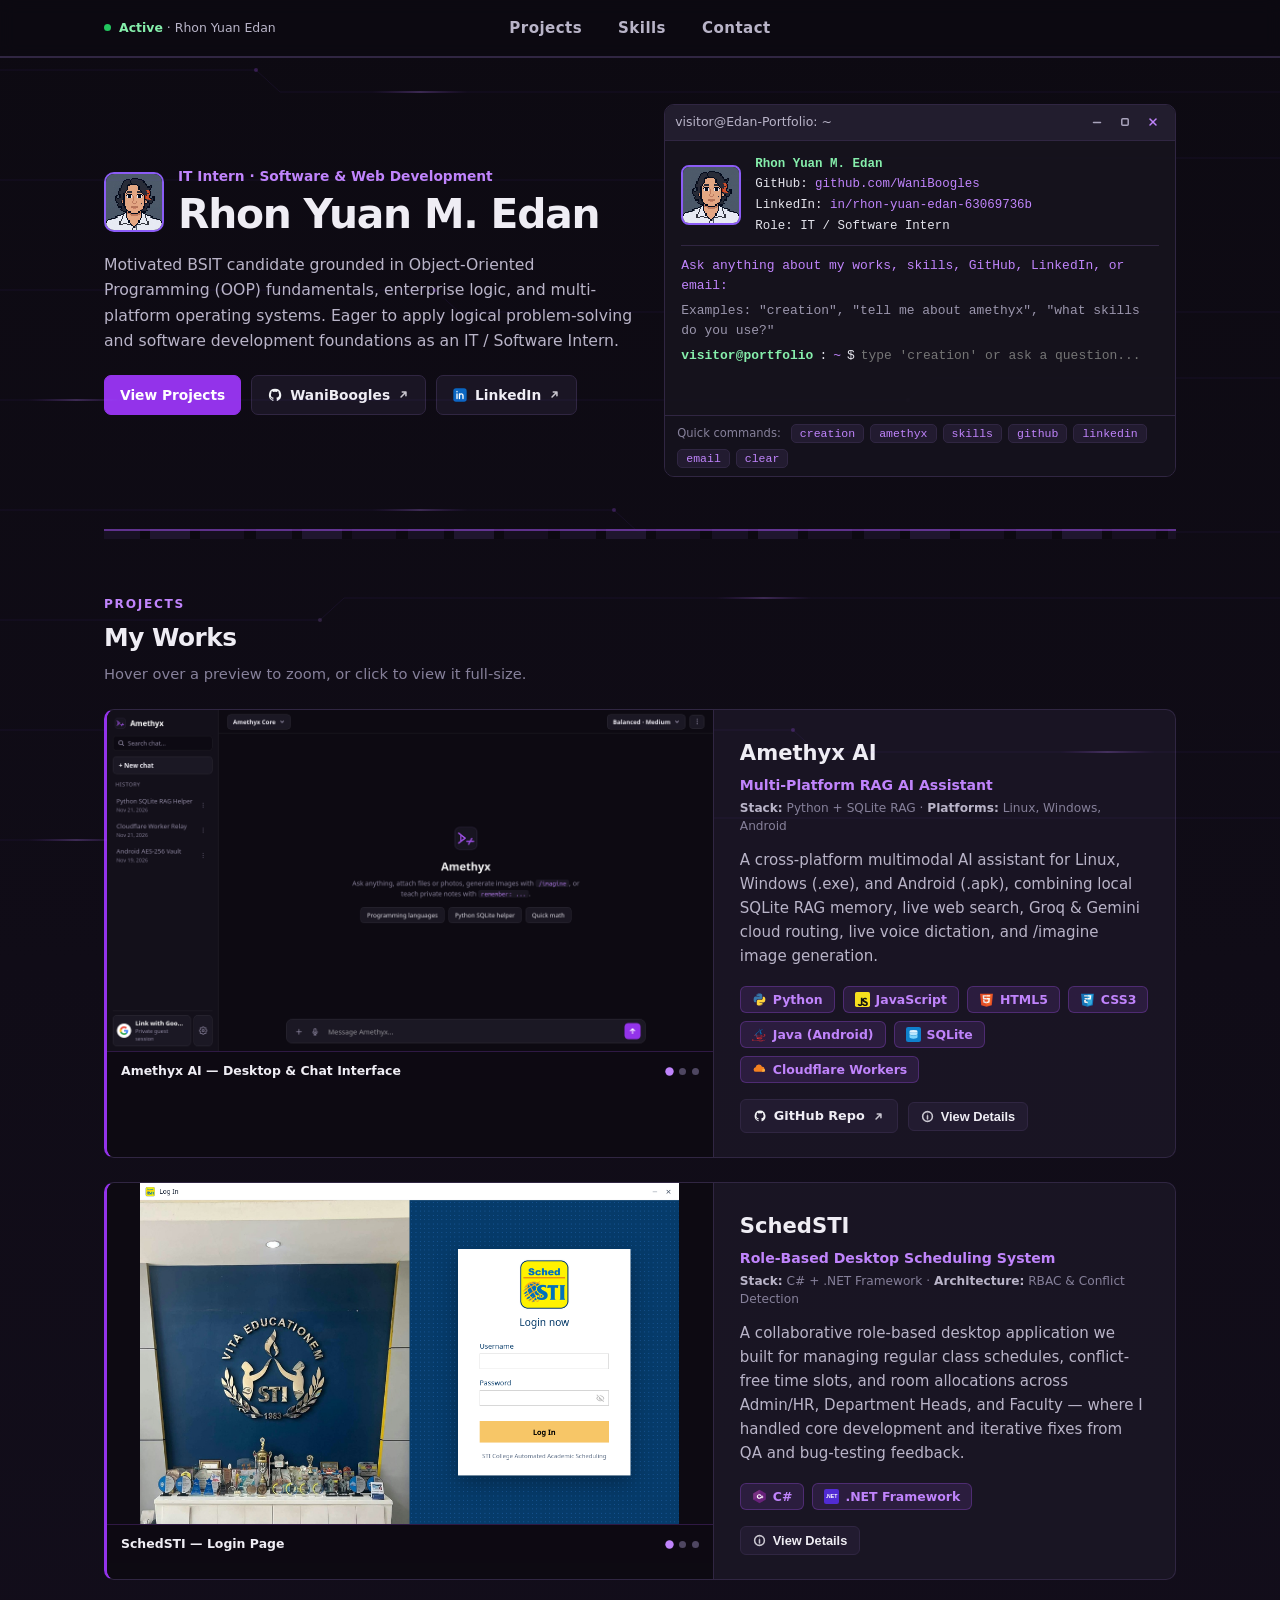
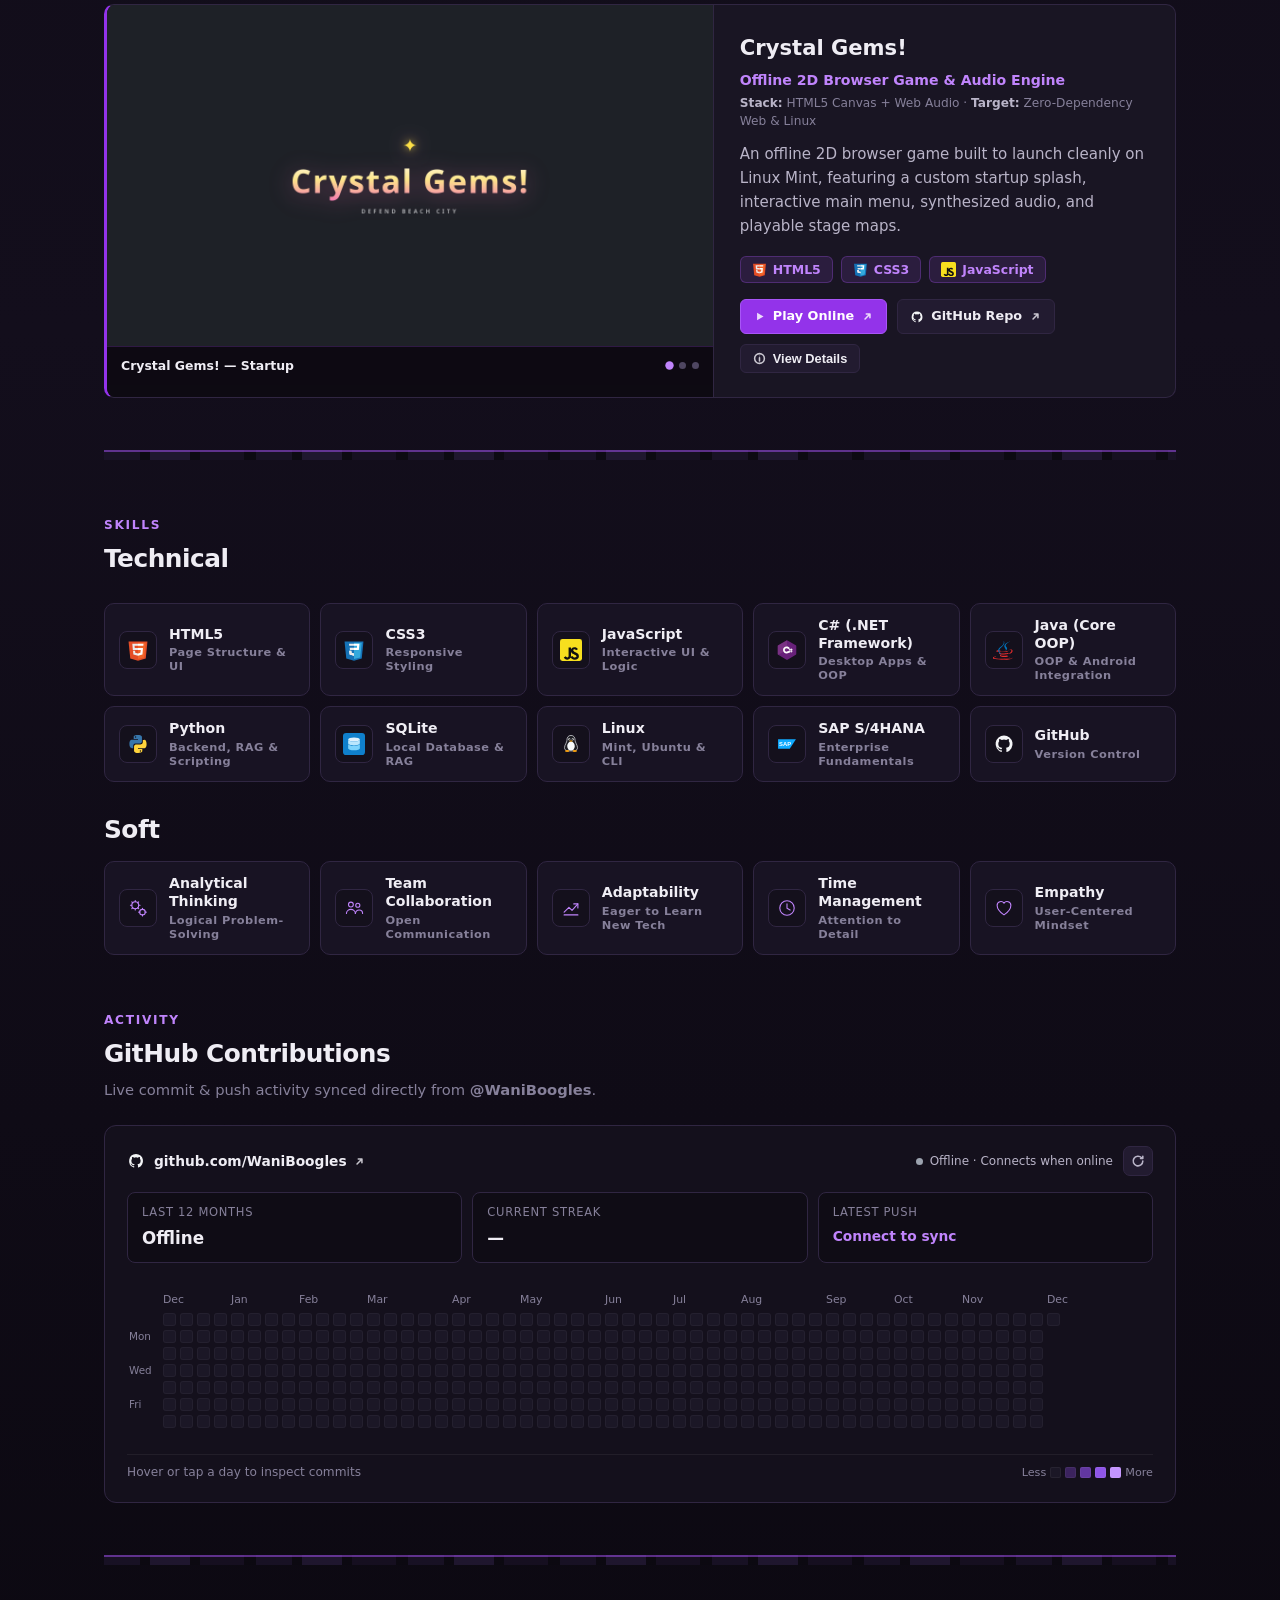
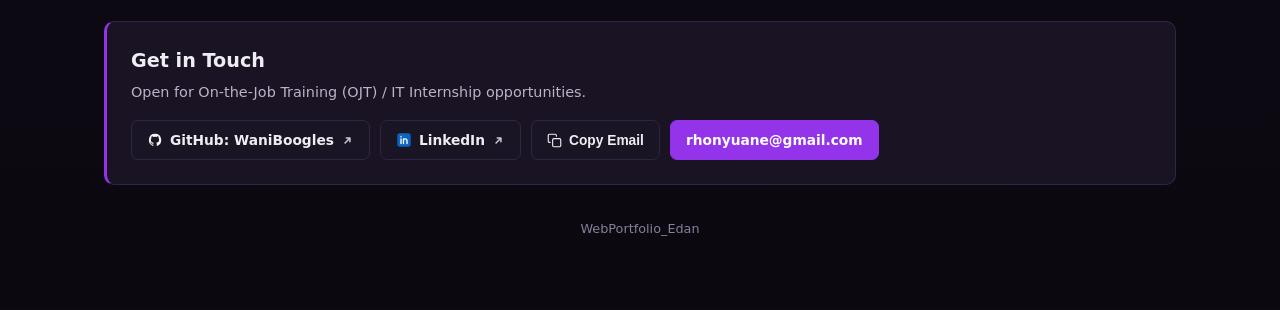
==== commit 6c3c1b80: "Remove AI-style pill borders, simplify card hierarchy, and refine SchedSTI team credit" ====
--- a/index.html
+++ b/index.html
@@ -334,8 +334,10 @@
             <div class="project-tagline">Role-Based Desktop Scheduling System</div>
             <div class="project-arch"><strong>Stack:</strong> C# + .NET Framework · <strong>Architecture:</strong> RBAC &amp; Conflict Detection</div>
             <p class="project-desc">
-              A role-based desktop application for managing regular class schedules, conflict-free
-              time slots, and room allocations across Admin/HR, Department Heads, and Faculty.
+              A collaborative role-based desktop application we built for managing regular class
+              schedules, conflict-free time slots, and room allocations across Admin/HR, Department
+              Heads, and Faculty — where I handled core development and iterative fixes from QA
+              and bug-testing feedback.
             </p>
             <div class="lang-row">
               <button type="button" class="lang-tag" data-info="csharp"><img src="assets/icons/csharp.svg" alt="">C#</button>
--- a/WebPortfolio_Edan.css
+++ b/WebPortfolio_Edan.css
@@ -47,6 +47,11 @@
   background: linear-gradient(180deg, #0d0a12 0%, #130e1c 55%, #0b0810 100%);
   color: var(--text);
   caret-color: transparent;
+}
+
+html.modal-open,
+body.modal-open {
+  overflow: hidden;
 }
 
 h1, h2, h3, p, span, a, figure, figcaption, img, button, article, div, section {
@@ -88,6 +93,8 @@
 
 .intro-terminal-lines {
   width: min(560px, 100%);
+  max-width: 100%;
+  overflow: hidden;
   font-family: "JetBrains Mono", "Ubuntu Mono", "Fira Code", monospace;
   font-size: 0.85rem;
   color: #c4b5fd;
@@ -125,7 +132,12 @@
 }
 
 .page-fade {
-  animation: pageReveal 0.7s var(--ease) 0.25s both;
+  animation: pageReveal 0.7s var(--ease) 0.25s backwards;
+}
+
+body:has(.terminal-window.is-maximized) .site-header {
+  z-index: 10;
+  pointer-events: none;
 }
 
 @keyframes pageReveal {
@@ -168,18 +180,14 @@
   display: inline-flex;
   align-items: center;
   gap: 8px;
-  padding: 5px 12px;
-  border-radius: 999px;
-  background: rgba(26, 21, 36, 0.9);
-  border: 1px solid var(--border);
-  font-size: 0.76rem;
+  padding: 4px 0;
+  font-size: 0.78rem;
   color: var(--text-secondary);
   text-decoration: none;
-  transition: border-color 0.2s ease, color 0.2s ease;
+  transition: color 0.2s ease;
 }
 
 .nav-status:hover {
-  border-color: var(--purple-mid);
   color: var(--text);
 }
 
@@ -248,14 +256,22 @@
    MAIN CONTAINER & SECTIONS
    ========================================================================== */
 .page-shell {
+  width: 100%;
   max-width: 1120px;
+  min-width: 0;
   margin: 0 auto;
   padding: 46px 24px 68px;
 }
 
 .section-block {
   margin-top: 56px;
-  scroll-margin-top: 82px;
+  scroll-margin-top: 88px;
+}
+
+#projects,
+#skills,
+#contact {
+  scroll-margin-top: 88px;
 }
 
 .section-head {
@@ -289,9 +305,13 @@
    ========================================================================== */
 .hero-grid {
   display: grid;
-  grid-template-columns: 1.04fr 1fr;
+  grid-template-columns: minmax(0, 1.04fr) minmax(0, 1fr);
   gap: 28px;
   align-items: center;
+}
+
+.hero-grid > * {
+  min-width: 0;
 }
 
 .hero-profile-row {
@@ -336,6 +356,7 @@
 .hero-actions {
   display: flex;
   flex-wrap: wrap;
+  align-items: center;
   gap: 10px;
 }
 
@@ -351,7 +372,7 @@
   color: var(--text);
   background: var(--bg-card);
   border: 1px solid var(--border);
-  transition: border-color 0.2s ease, background-color 0.2s ease;
+  transition: border-color 0.2s ease, background-color 0.2s ease, transform 0.2s var(--ease), box-shadow 0.2s ease;
 }
 
 .btn-ui:hover {
@@ -382,6 +403,8 @@
   display: flex;
   flex-direction: column;
   justify-content: center;
+  min-width: 0;
+  max-width: 100%;
 }
 
 .terminal-glitch-fx {
@@ -474,6 +497,8 @@
   overflow: hidden;
   display: flex;
   flex-direction: column;
+  min-width: 0;
+  max-width: 100%;
 }
 
 .terminal-window.is-minimized .terminal-screen,
@@ -484,6 +509,8 @@
 .terminal-window.is-maximized {
   position: fixed;
   inset: 28px;
+  max-width: 100vw;
+  max-height: 100dvh;
   z-index: 150;
   border-color: var(--purple-mid);
   box-shadow: 0 24px 60px rgba(0, 0, 0, 0.75);
@@ -499,15 +526,25 @@
 }
 
 .terminal-titlebar {
-  height: 34px;
+  min-height: 36px;
+  height: auto;
+  flex-shrink: 0;
   background: #221d2e;
   border-bottom: 1px solid var(--border);
-  padding: 0 10px;
+  padding: 5px 10px;
   display: flex;
   align-items: center;
   justify-content: space-between;
+  gap: 8px;
   font-size: 0.78rem;
   color: var(--text-secondary);
+}
+
+.terminal-titlebar > span {
+  min-width: 0;
+  overflow: hidden;
+  text-overflow: ellipsis;
+  white-space: nowrap;
 }
 
 .terminal-win-btns {
@@ -751,7 +788,8 @@
 
 .project-row-card {
   display: grid;
-  grid-template-columns: 1.25fr 0.95fr;
+  grid-template-columns: minmax(0, 1.25fr) minmax(0, 0.95fr);
+  min-width: 0;
   background: rgba(26, 21, 36, 0.96);
   border: 1px solid var(--border);
   border-left: 3px solid var(--purple);
@@ -760,6 +798,10 @@
   transition: border-color 0.25s ease;
 }
 
+.project-row-card > * {
+  min-width: 0;
+}
+
 .project-row-card:hover {
   border-color: var(--purple-soft);
 }
@@ -768,6 +810,7 @@
   position: relative;
   display: flex;
   flex-direction: column;
+  min-width: 0;
   background: #0d0a12;
   border-right: 1px solid var(--border);
   overflow: hidden;
@@ -798,8 +841,9 @@
 .slide-item img {
   width: 100%;
   height: 100%;
-  object-fit: cover;
+  object-fit: contain;
   object-position: center;
+  background: #0d0a12;
   display: block;
   transform-origin: var(--ox, 50%) var(--oy, 50%);
   transition: transform 0.35s var(--ease);
@@ -853,13 +897,37 @@
   display: flex;
   flex-direction: column;
   justify-content: center;
+  min-width: 0;
 }
 
 .project-title {
   font-size: 1.32rem;
   font-weight: 700;
   color: var(--text);
-  margin-bottom: 10px;
+  margin-bottom: 6px;
+}
+
+.project-tagline {
+  display: block;
+  font-size: 0.88rem;
+  font-weight: 600;
+  line-height: 1.35;
+  color: var(--purple-soft);
+  margin-bottom: 4px;
+}
+
+.project-arch {
+  display: block;
+  font-family: var(--mono);
+  font-size: 0.76rem;
+  line-height: 1.5;
+  color: var(--text-muted);
+  margin-bottom: 12px;
+}
+
+.project-arch strong {
+  color: var(--text-secondary);
+  font-weight: 600;
 }
 
 .project-desc {
@@ -944,7 +1012,7 @@
 }
 
 .project-link-btn svg.link-ico,
-.btn-ui svg.ext-arrow {
+svg.ext-arrow {
   width: 13px;
   height: 13px;
   stroke: currentColor;
@@ -1000,11 +1068,13 @@
   display: grid;
   grid-template-columns: repeat(5, minmax(0, 1fr));
   gap: 10px;
+  min-width: 0;
 }
 
 .toolkit-grid.soft-grid {
   grid-template-columns: repeat(5, minmax(0, 1fr));
   gap: 10px;
+  min-width: 0;
 }
 
 .toolkit-card {
@@ -1013,6 +1083,7 @@
   align-items: center;
   gap: 12px;
   width: 100%;
+  min-width: 0;
   text-align: left;
   font-family: inherit;
   padding: 13px 14px;
@@ -1119,7 +1190,8 @@
 /* ==========================================================================
    CONTACT & FOOTER
    ========================================================================== */
-.contact-box {
+.contact-box,
+.contact-card {
   background: rgba(26, 21, 36, 0.95);
   border: 1px solid var(--border);
   border-left: 3px solid var(--purple);
@@ -1130,6 +1202,13 @@
   align-items: center;
   justify-content: space-between;
   gap: 16px;
+  min-width: 0;
+  max-width: 100%;
+}
+
+.contact-box > *,
+.contact-card > * {
+  min-width: 0;
 }
 
 .contact-box h2 {
@@ -1154,6 +1233,306 @@
   text-align: center;
   font-size: 0.8rem;
   color: var(--text-muted);
+}
+
+/* ==========================================================================
+   LIVE GITHUB CONTRIBUTIONS (CUSTOM PORTFOLIO STYLE)
+   ========================================================================== */
+#activity {
+  scroll-margin-top: 88px;
+}
+
+.gh-contrib-card {
+  background: var(--bg-surface);
+  border: 1px solid var(--border);
+  border-radius: 12px;
+  padding: 20px 22px;
+  display: flex;
+  flex-direction: column;
+  gap: 16px;
+  min-width: 0;
+  max-width: 100%;
+}
+
+.gh-contrib-head {
+  display: flex;
+  flex-wrap: wrap;
+  align-items: center;
+  justify-content: space-between;
+  gap: 12px;
+}
+
+.gh-head-left {
+  display: inline-flex;
+  align-items: center;
+  gap: 9px;
+  min-width: 0;
+}
+
+.gh-head-icon {
+  width: 18px;
+  height: 18px;
+  flex-shrink: 0;
+}
+
+.gh-handle-link {
+  display: inline-flex;
+  align-items: center;
+  gap: 6px;
+  font-family: var(--mono);
+  font-size: 0.86rem;
+  font-weight: 600;
+  color: var(--text);
+  text-decoration: none;
+  transition: color 0.18s var(--ease);
+}
+
+.gh-handle-link:hover {
+  color: var(--purple-soft);
+}
+
+.gh-head-right {
+  display: inline-flex;
+  align-items: center;
+  gap: 8px;
+}
+
+.gh-live-pill {
+  display: inline-flex;
+  align-items: center;
+  gap: 7px;
+  padding: 0 2px;
+  font-family: var(--mono);
+  font-size: 0.75rem;
+  color: var(--text-secondary);
+}
+
+.gh-status-dot {
+  width: 7px;
+  height: 7px;
+  border-radius: 50%;
+  background: var(--text-muted);
+  flex-shrink: 0;
+}
+
+.gh-status-dot.is-live {
+  background: #4ade80;
+}
+
+.gh-status-dot.is-syncing {
+  background: var(--purple-soft);
+  animation: ghPulse 1s ease-in-out infinite;
+}
+
+.gh-status-dot.is-offline {
+  background: #9ca3af;
+}
+
+@keyframes ghPulse {
+  0%, 100% { opacity: 0.45; }
+  50% { opacity: 1; }
+}
+
+.gh-refresh-btn {
+  display: inline-flex;
+  align-items: center;
+  justify-content: center;
+  width: 30px;
+  height: 30px;
+  border-radius: 7px;
+  background: var(--bg-block);
+  border: 1px solid var(--border);
+  color: var(--text-secondary);
+  cursor: pointer;
+  transition: border-color 0.18s var(--ease), color 0.18s var(--ease), background 0.18s var(--ease);
+}
+
+.gh-refresh-btn:hover {
+  border-color: var(--purple-mid);
+  color: var(--text);
+}
+
+.gh-refresh-btn svg {
+  width: 14px;
+  height: 14px;
+  fill: none;
+  stroke: currentColor;
+  stroke-width: 1.8;
+  stroke-linecap: round;
+  stroke-linejoin: round;
+}
+
+.gh-refresh-btn.is-spinning svg {
+  animation: ghSpin 0.8s linear infinite;
+}
+
+@keyframes ghSpin {
+  to { transform: rotate(360deg); }
+}
+
+.gh-stats-row {
+  display: grid;
+  grid-template-columns: repeat(3, minmax(0, 1fr));
+  gap: 10px;
+}
+
+.gh-stat-box {
+  background: rgba(13, 10, 18, 0.65);
+  border: 1px solid var(--border);
+  border-radius: 8px;
+  padding: 10px 14px;
+  display: flex;
+  flex-direction: column;
+  gap: 3px;
+  min-width: 0;
+}
+
+.gh-stat-label {
+  font-size: 0.72rem;
+  text-transform: uppercase;
+  letter-spacing: 0.06em;
+  color: var(--text-muted);
+}
+
+.gh-stat-val {
+  font-family: var(--mono);
+  font-size: 1.05rem;
+  font-weight: 700;
+  color: var(--text);
+  overflow: hidden;
+  text-overflow: ellipsis;
+  white-space: nowrap;
+}
+
+.gh-stat-push {
+  font-size: 0.86rem;
+  color: var(--purple-soft);
+}
+
+.gh-heatmap-scroll {
+  width: 100%;
+  max-width: 100%;
+  overflow-x: auto;
+  overflow-y: hidden;
+  padding: 6px 2px 10px;
+  -webkit-overflow-scrolling: touch;
+  scrollbar-width: thin;
+  scrollbar-color: var(--purple-mid) transparent;
+}
+
+.gh-heatmap-inner {
+  display: inline-flex;
+  flex-direction: column;
+  gap: 5px;
+  min-width: max-content;
+}
+
+.gh-months-row {
+  display: grid;
+  grid-template-columns: repeat(var(--gh-weeks, 53), 13px);
+  gap: 4px;
+  padding-left: 34px;
+}
+
+.gh-month-lbl {
+  font-family: var(--mono);
+  font-size: 0.68rem;
+  color: var(--text-muted);
+  white-space: nowrap;
+  overflow: visible;
+}
+
+.gh-heatmap-body {
+  display: flex;
+  align-items: flex-start;
+  gap: 8px;
+}
+
+.gh-days-col {
+  display: grid;
+  grid-template-rows: repeat(7, 13px);
+  gap: 4px;
+  width: 26px;
+  flex-shrink: 0;
+  font-family: var(--mono);
+  font-size: 0.65rem;
+  color: var(--text-muted);
+  line-height: 13px;
+}
+
+.gh-heatmap-grid {
+  display: grid;
+  grid-auto-flow: column;
+  grid-template-rows: repeat(7, 13px);
+  grid-auto-columns: 13px;
+  gap: 4px;
+}
+
+.gh-cell {
+  width: 13px;
+  height: 13px;
+  padding: 0;
+  border-radius: 3px;
+  border: 1px solid rgba(255, 255, 255, 0.04);
+  background: #1b1726;
+  cursor: pointer;
+  transition: transform 0.12s var(--ease), border-color 0.12s var(--ease);
+}
+
+.gh-cell.is-pad {
+  visibility: hidden;
+  pointer-events: none;
+}
+
+.gh-cell:hover,
+.gh-cell:focus-visible {
+  transform: scale(1.22);
+  border-color: var(--purple-soft);
+  outline: none;
+  z-index: 2;
+}
+
+.gh-cell.lv-0, .gh-legend-cell.lv-0 { background: #1b1726; }
+.gh-cell.lv-1, .gh-legend-cell.lv-1 { background: #3b235e; }
+.gh-cell.lv-2, .gh-legend-cell.lv-2 { background: #6237a0; }
+.gh-cell.lv-3, .gh-legend-cell.lv-3 { background: #8f56e8; }
+.gh-cell.lv-4, .gh-legend-cell.lv-4 { background: #c495ff; }
+
+.gh-contrib-foot {
+  display: flex;
+  flex-wrap: wrap;
+  align-items: center;
+  justify-content: space-between;
+  gap: 10px;
+  padding-top: 8px;
+  border-top: 1px solid rgba(255, 255, 255, 0.06);
+}
+
+.gh-tooltip {
+  font-family: var(--mono);
+  font-size: 0.76rem;
+  color: var(--text-muted);
+  transition: color 0.15s var(--ease);
+}
+
+.gh-tooltip.visible {
+  color: var(--purple-soft);
+}
+
+.gh-legend {
+  display: inline-flex;
+  align-items: center;
+  gap: 4px;
+  font-family: var(--mono);
+  font-size: 0.7rem;
+  color: var(--text-muted);
+}
+
+.gh-legend-cell {
+  width: 11px;
+  height: 11px;
+  border-radius: 2px;
+  border: 1px solid rgba(255, 255, 255, 0.05);
 }
 
 /* ==========================================================================
@@ -1162,8 +1541,10 @@
 .lightbox {
   position: fixed;
   inset: 0;
-  z-index: 120;
-  background: rgba(10, 8, 15, 0.9);
+  z-index: 220;
+  background: rgba(10, 8, 15, 0.82);
+  backdrop-filter: blur(10px);
+  -webkit-backdrop-filter: blur(10px);
   display: none;
   align-items: center;
   justify-content: center;
@@ -1187,6 +1568,7 @@
   display: flex;
   align-items: center;
   justify-content: space-between;
+  gap: 12px;
   padding: 10px 16px;
   border-bottom: 1px solid var(--border);
 }
@@ -1195,20 +1577,44 @@
   font-size: 0.9rem;
   font-weight: 600;
   color: var(--text);
-}
-
-.lightbox-close {
+  min-width: 0;
+  overflow-wrap: break-word;
+}
+
+.lightbox-close,
+#lightboxClose,
+#projModalClose,
+#infoModalClose {
+  display: inline-flex;
+  align-items: center;
+  justify-content: center;
+  min-width: 44px;
+  min-height: 44px;
+  padding: 8px 14px;
   background: var(--bg-block);
   border: 1px solid var(--border);
   color: var(--text);
-  border-radius: 6px;
-  padding: 4px 10px;
-  font-size: 0.82rem;
+  border-radius: 8px;
+  font-size: 0.84rem;
+  font-weight: 600;
+  line-height: 1;
   cursor: pointer;
-}
-
-.lightbox-close:hover {
+  flex-shrink: 0;
+  transition: border-color 0.2s ease, background-color 0.2s ease, color 0.2s ease;
+}
+
+.lightbox-close:hover,
+.lightbox-close:focus-visible,
+#lightboxClose:hover,
+#lightboxClose:focus-visible,
+#projModalClose:hover,
+#projModalClose:focus-visible,
+#infoModalClose:hover,
+#infoModalClose:focus-visible {
   border-color: var(--purple-mid);
+  background: rgba(147, 51, 234, 0.22);
+  color: #ffffff;
+  outline: none;
 }
 
 .lightbox-img {
@@ -1371,8 +1777,10 @@
   right: 22px;
   bottom: 22px;
   z-index: 60;
-  width: 42px;
-  height: 42px;
+  width: 44px;
+  height: 44px;
+  min-width: 44px;
+  min-height: 44px;
   border-radius: 999px;
   background: rgba(26, 21, 36, 0.94);
   border: 1px solid rgba(168, 85, 247, 0.45);
@@ -1419,7 +1827,8 @@
 }
 
 @media (max-width: 1060px) {
-  .toolkit-grid {
+  .toolkit-grid,
+  .toolkit-grid.soft-grid {
     grid-template-columns: repeat(3, minmax(0, 1fr));
   }
 }
@@ -1436,9 +1845,16 @@
     transform: none;
   }
 
+  .section-block,
+  #projects,
+  #skills,
+  #contact {
+    scroll-margin-top: 104px;
+  }
+
   .hero-grid,
   .project-row-card {
-    grid-template-columns: 1fr;
+    grid-template-columns: minmax(0, 1fr);
   }
 
   .slideshow-window {
@@ -1451,7 +1867,8 @@
     grid-template-columns: repeat(2, minmax(0, 1fr));
   }
 
-  .contact-box {
+  .contact-box,
+  .contact-card {
     flex-direction: column;
     align-items: flex-start;
   }
@@ -1468,8 +1885,8 @@
   }
 
   .nav-status {
-    font-size: 0.73rem;
-    padding: 4px 11px;
+    font-size: 0.74rem;
+    padding: 2px 0;
   }
 
   .nav-links {
@@ -1511,18 +1928,22 @@
 
   .hero-actions {
     display: grid;
-    grid-template-columns: 1fr 1fr;
+    grid-template-columns: repeat(2, minmax(0, 1fr));
     gap: 10px;
   }
 
   .hero-actions .btn-ui.primary {
     grid-column: 1 / -1;
     justify-content: center;
+    min-height: 46px;
+    padding: 12px 20px;
+    font-size: 0.95rem;
   }
 
   .hero-actions .btn-ui {
     justify-content: center;
     padding: 10px 14px;
+    min-width: 0;
   }
 
   .terminal-window {
@@ -1530,7 +1951,8 @@
   }
 
   .terminal-titlebar {
-    padding: 9px 12px;
+    min-height: 40px;
+    padding: 6px 12px;
     font-size: 0.74rem;
   }
 
@@ -1582,9 +2004,11 @@
   }
 
   .terminal-window.is-maximized {
-    width: calc(100vw - 16px);
-    height: calc(100vh - 20px);
-    max-height: none;
+    inset: max(8px, env(safe-area-inset-top)) 8px max(8px, env(safe-area-inset-bottom)) 8px;
+    width: auto;
+    height: auto;
+    max-width: calc(100vw - 16px);
+    max-height: calc(100dvh - 16px);
   }
 
   .section-block {
@@ -1607,6 +2031,14 @@
 
   .project-title {
     font-size: 1.18rem;
+  }
+
+  .project-tagline {
+    font-size: 0.82rem;
+  }
+
+  .project-arch {
+    font-size: 0.73rem;
   }
 
   .project-desc {
@@ -1641,7 +2073,7 @@
 
   .project-links {
     display: grid;
-    grid-template-columns: 1fr 1fr;
+    grid-template-columns: repeat(2, minmax(0, 1fr));
     gap: 8px;
     margin-top: 14px;
   }
@@ -1654,19 +2086,43 @@
   .project-link-btn {
     justify-content: center;
     padding: 9px 12px;
+    min-width: 0;
   }
 
   .toolkit-grid,
   .toolkit-grid.soft-grid {
-    grid-template-columns: 1fr;
-    gap: 10px;
+    grid-template-columns: repeat(2, minmax(0, 1fr));
+    gap: 8px;
   }
 
   .toolkit-card {
-    padding: 12px 14px;
-  }
-
-  .contact-box {
+    padding: 10px 10px;
+    gap: 9px;
+  }
+
+  .toolkit-icon {
+    width: 32px;
+    height: 32px;
+    border-radius: 7px;
+  }
+
+  .toolkit-icon img {
+    width: 18px;
+    height: 18px;
+  }
+
+  .toolkit-name {
+    font-size: 0.81rem;
+    overflow-wrap: break-word;
+  }
+
+  .toolkit-basis {
+    font-size: 0.67rem;
+    overflow-wrap: break-word;
+  }
+
+  .contact-box,
+  .contact-card {
     padding: 20px 16px;
     gap: 16px;
     text-align: center;
@@ -1676,14 +2132,18 @@
   .contact-actions {
     width: 100%;
     display: grid;
-    grid-template-columns: 1fr 1fr;
+    grid-template-columns: repeat(2, minmax(0, 1fr));
     gap: 8px;
   }
 
   .contact-actions .btn-ui {
     justify-content: center;
+    min-height: 44px;
+    min-width: 0;
     padding: 10px 12px;
     font-size: 0.82rem;
+    white-space: normal;
+    text-align: center;
   }
 
   .contact-actions .btn-ui.primary,
@@ -1691,20 +2151,84 @@
     grid-column: 1 / -1;
   }
 
+  .gh-contrib-card {
+    padding: 16px 14px;
+    gap: 14px;
+  }
+
+  .gh-stats-row {
+    grid-template-columns: repeat(2, minmax(0, 1fr));
+  }
+
+  .gh-stat-box:last-child {
+    grid-column: 1 / -1;
+  }
+
+  .gh-refresh-btn {
+    width: 36px;
+    height: 36px;
+  }
+
+  .gh-contrib-foot {
+    flex-direction: column;
+    align-items: flex-start;
+  }
+
   .back-to-top {
     right: 16px;
-    bottom: 18px;
-    width: 40px;
-    height: 40px;
+    bottom: max(18px, env(safe-area-inset-bottom));
+    width: 46px;
+    height: 46px;
+    min-width: 44px;
+    min-height: 44px;
   }
 
   .lightbox {
-    padding: 12px;
+    padding: calc(max(12px, env(safe-area-inset-top)) + 56px) 12px 16px;
+    align-items: flex-start;
+    overflow-y: auto;
+  }
+
+  .lightbox-inner {
+    margin: auto 0;
+    max-height: calc(100dvh - max(12px, env(safe-area-inset-top)) - 72px);
+    display: flex;
+    flex-direction: column;
+  }
+
+  .lightbox-close,
+  #lightboxClose,
+  #projModalClose,
+  #infoModalClose {
+    position: fixed;
+    top: max(12px, env(safe-area-inset-top));
+    right: 12px;
+    z-index: 250;
+    width: 44px;
+    height: 44px;
+    min-width: 44px;
+    min-height: 44px;
+    padding: 0;
+    border-radius: 999px;
+    background: rgba(26, 21, 36, 0.94);
+    border: 1px solid rgba(192, 132, 252, 0.65);
+    color: #ffffff;
+    box-shadow: 0 8px 22px rgba(0, 0, 0, 0.55);
+    backdrop-filter: blur(8px);
+    -webkit-backdrop-filter: blur(8px);
+    font-size: 0.72rem;
+  }
+
+  .lightbox-img {
+    max-height: 70dvh;
   }
 
   .details-modal-body {
     padding: 16px;
-    max-height: 82vh;
+    flex: 1;
+    min-height: 0;
+    max-height: none;
+    overflow-y: auto;
     font-size: 0.88rem;
   }
 
@@ -1720,6 +2244,23 @@
   .intro-terminal-lines {
     font-size: 0.74rem;
     padding: 10px 12px;
+  }
+
+  .intro-code-line {
+    white-space: normal;
+    overflow-wrap: anywhere;
+    word-break: break-word;
+  }
+}
+
+@media (max-width: 480px) {
+  .contact-actions {
+    grid-template-columns: minmax(0, 1fr);
+    gap: 10px;
+  }
+
+  .contact-actions .btn-ui {
+    width: 100%;
   }
 }
 
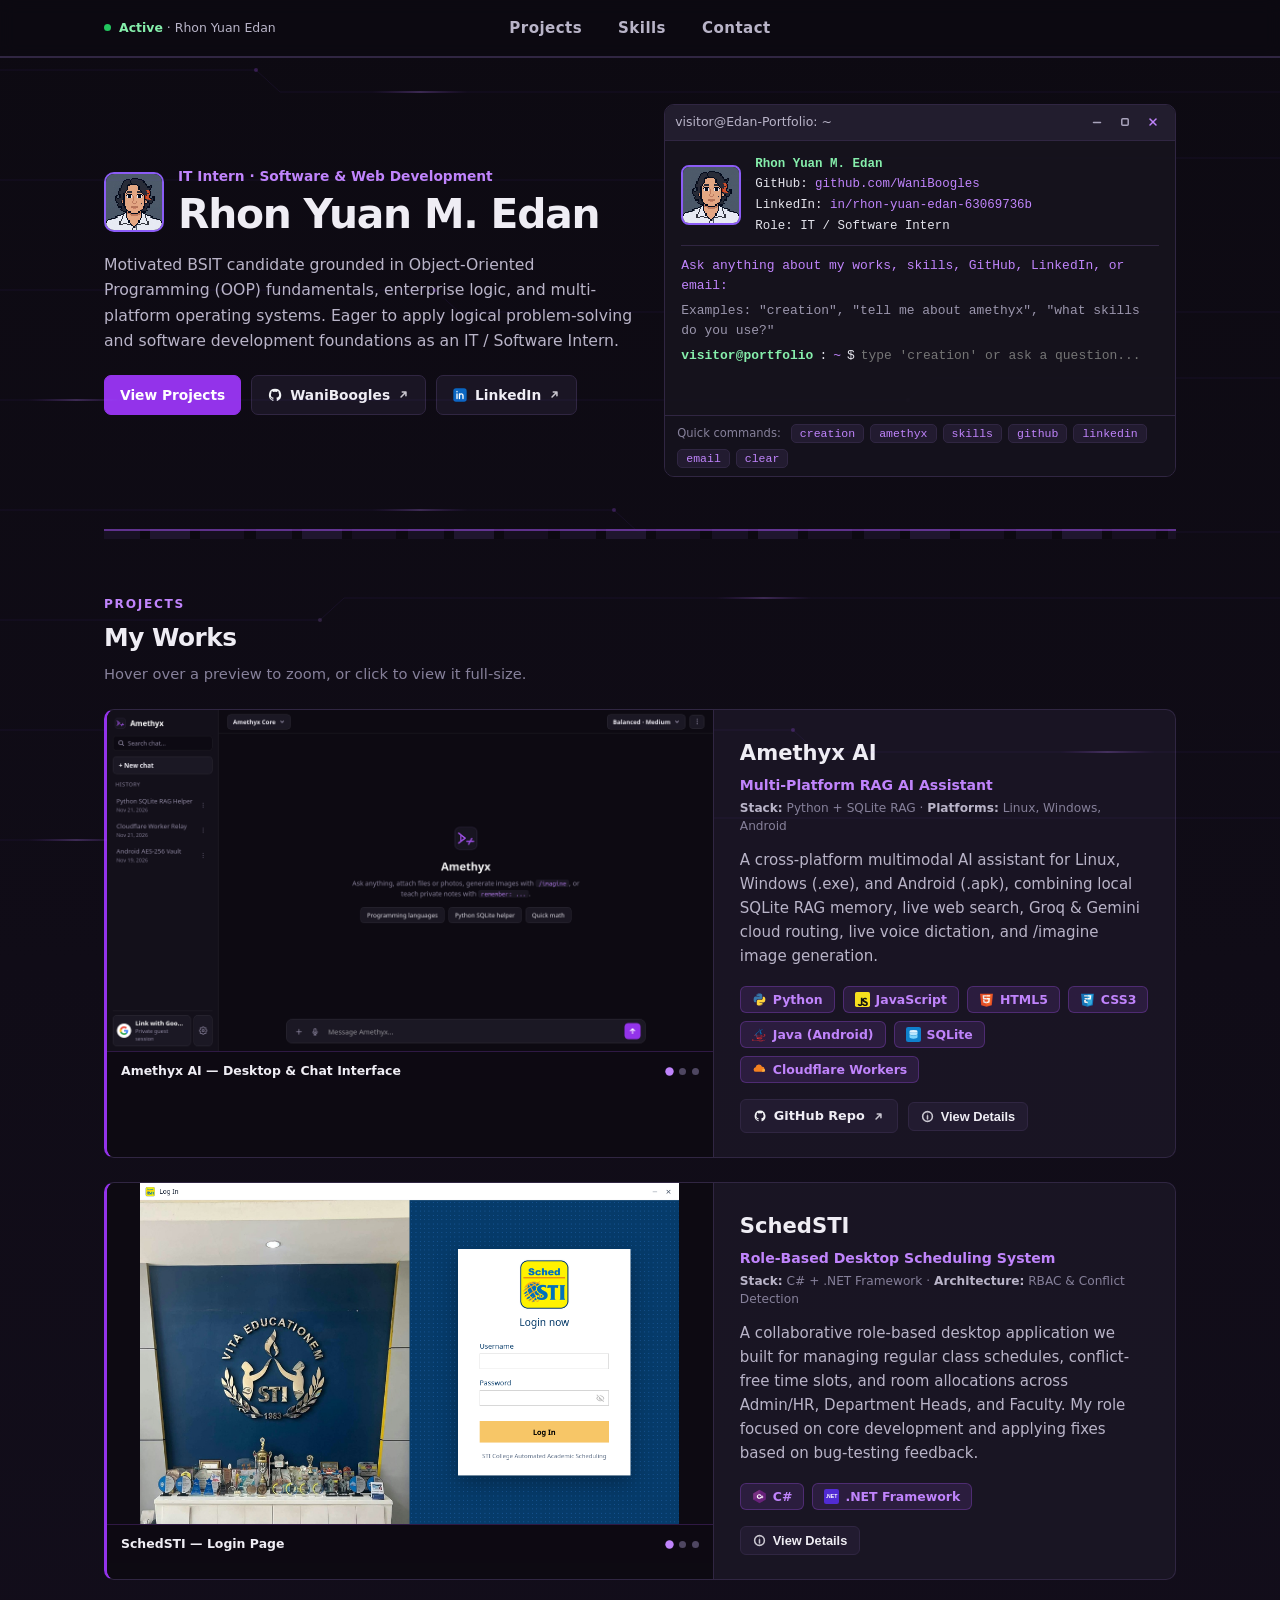
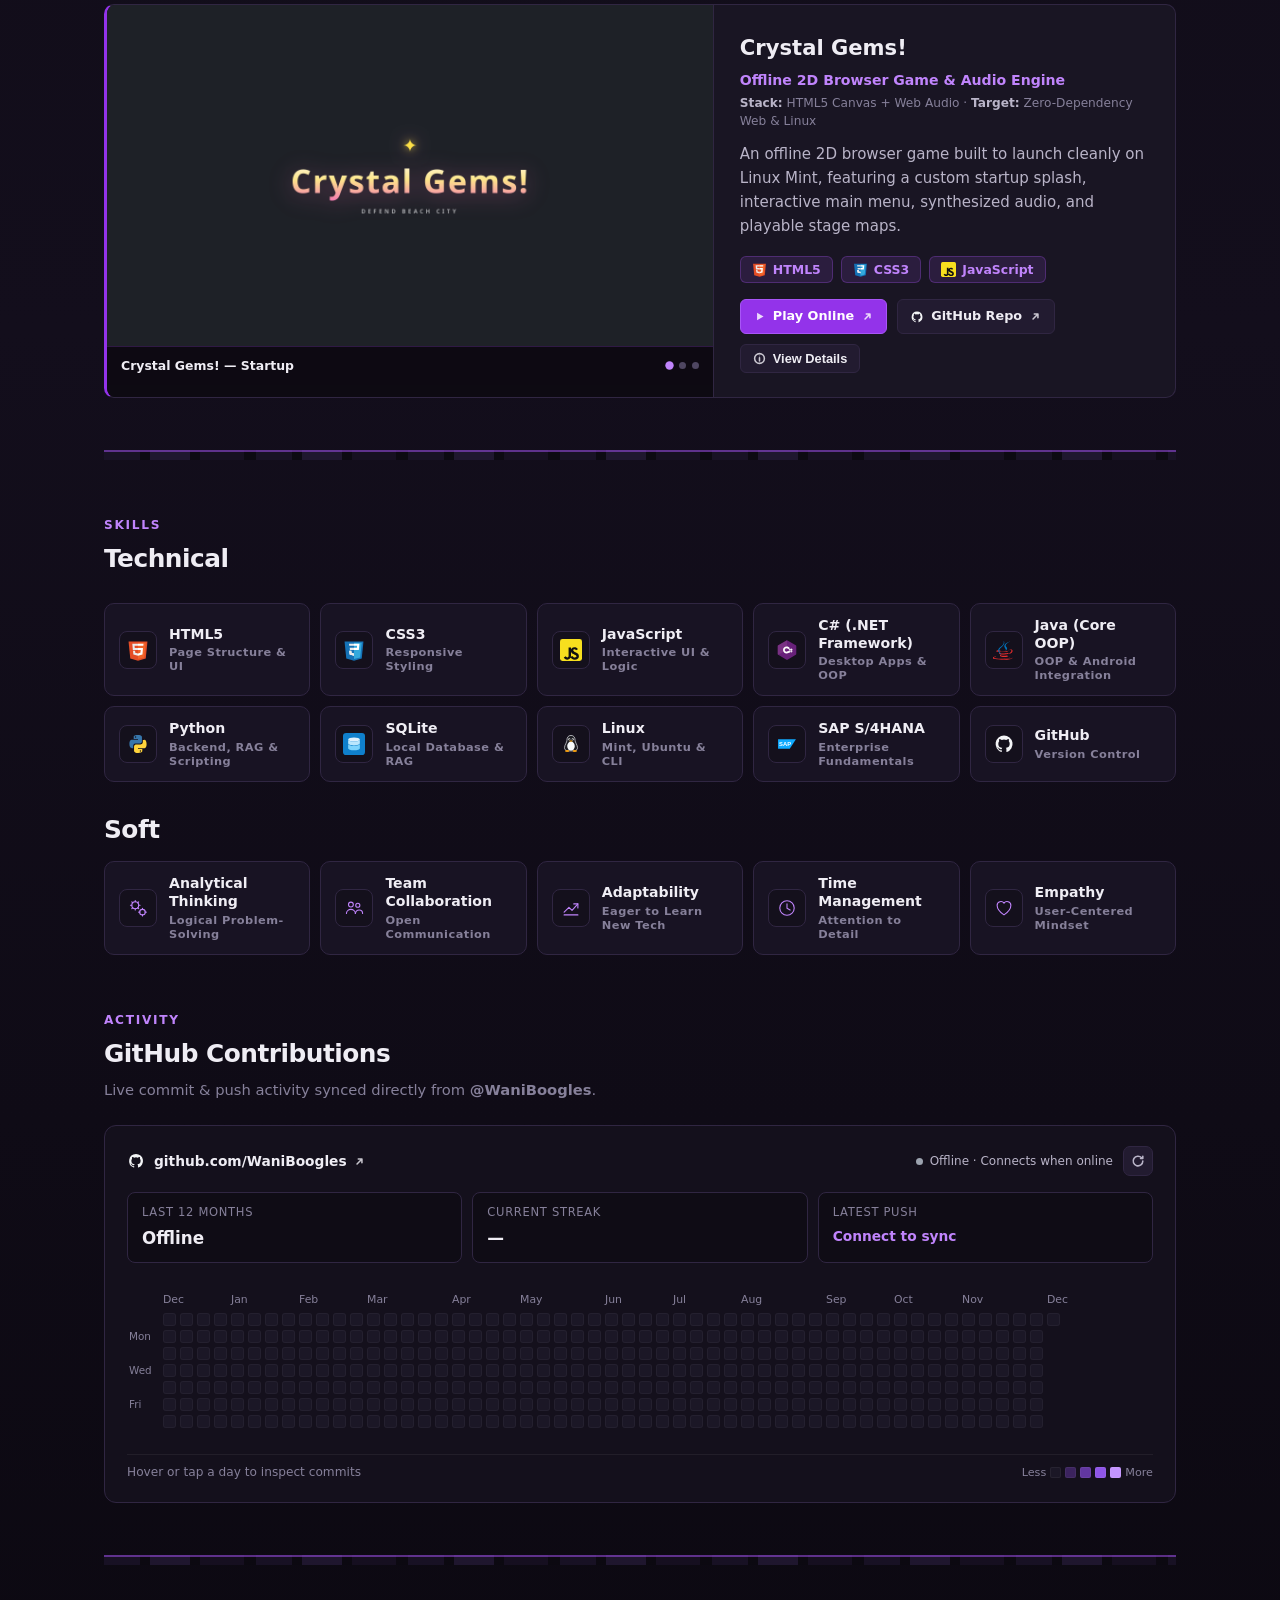
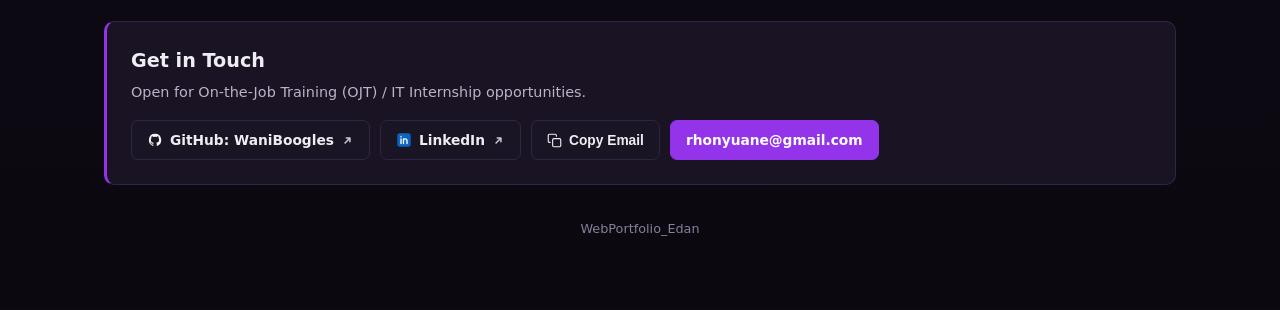
==== commit 0566ec07: "Remove prose em-dashes and refine copy into natural developer voice" ====
--- a/index.html
+++ b/index.html
@@ -336,8 +336,8 @@
             <p class="project-desc">
               A collaborative role-based desktop application we built for managing regular class
               schedules, conflict-free time slots, and room allocations across Admin/HR, Department
-              Heads, and Faculty — where I handled core development and iterative fixes from QA
-              and bug-testing feedback.
+              Heads, and Faculty. My role focused on core development and applying fixes based on
+              bug-testing feedback.
             </p>
             <div class="lang-row">
               <button type="button" class="lang-tag" data-info="csharp"><img src="assets/icons/csharp.svg" alt="">C#</button>
@@ -514,7 +514,7 @@
                 <span class="toolkit-basis">Mint, Ubuntu &amp; CLI</span>
               </div>
               <div class="skill-tooltip" role="tooltip">
-                Daily driver workflow on Linux Mint &amp; Ubuntu — Bash scripting, CLI tooling, and cross-platform app packaging.
+                Daily driver workflow on Linux Mint &amp; Ubuntu, covering Bash scripting, CLI tools, and cross-platform app packaging.
                 <span class="skill-tooltip-hint">Click for full overview</span>
               </div>
             </button>
@@ -606,7 +606,7 @@
                 <span class="toolkit-basis">User-Centered Mindset</span>
               </div>
               <div class="skill-tooltip" role="tooltip">
-                Designing software around real end-users — prioritizing privacy, clarity, and comfortable everyday UX.
+                Designing software around real end-users, focusing on data privacy, clarity, and comfortable everyday use.
                 <span class="skill-tooltip-hint">Click for full overview</span>
               </div>
             </button>
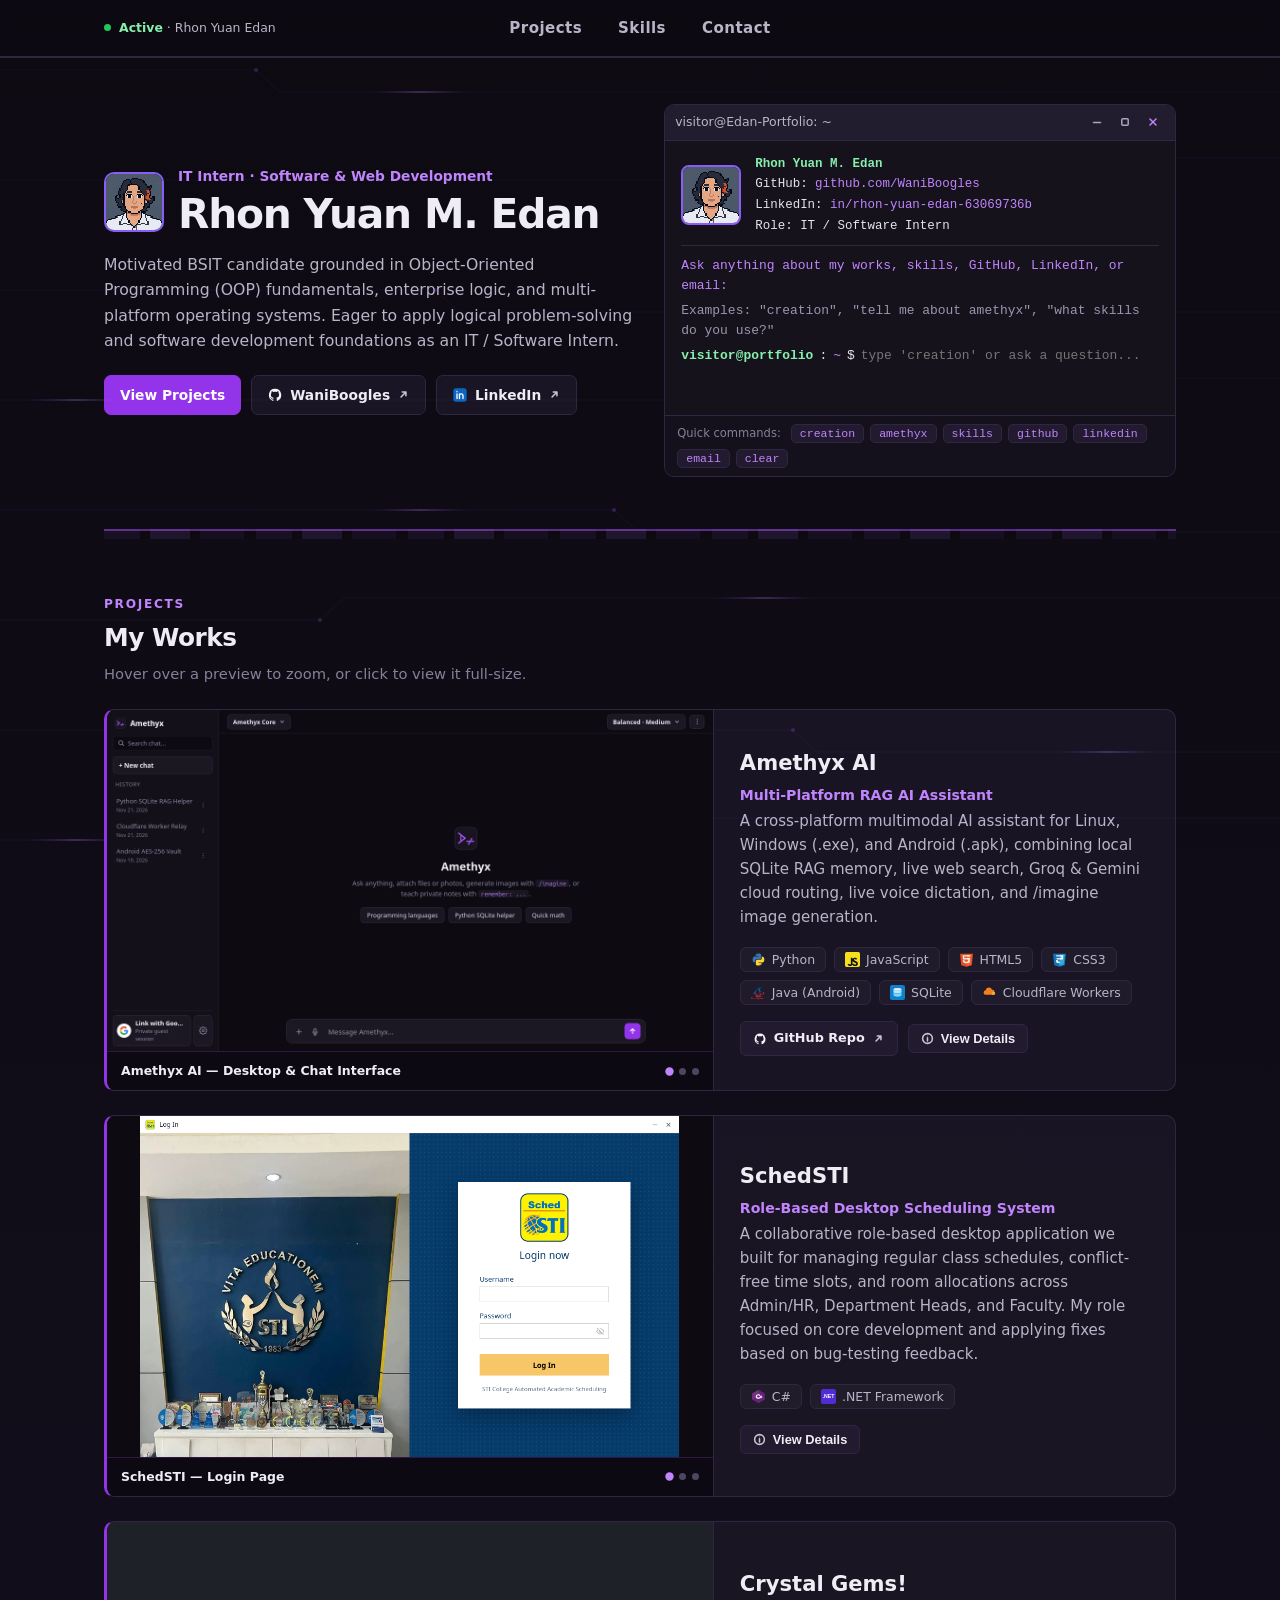
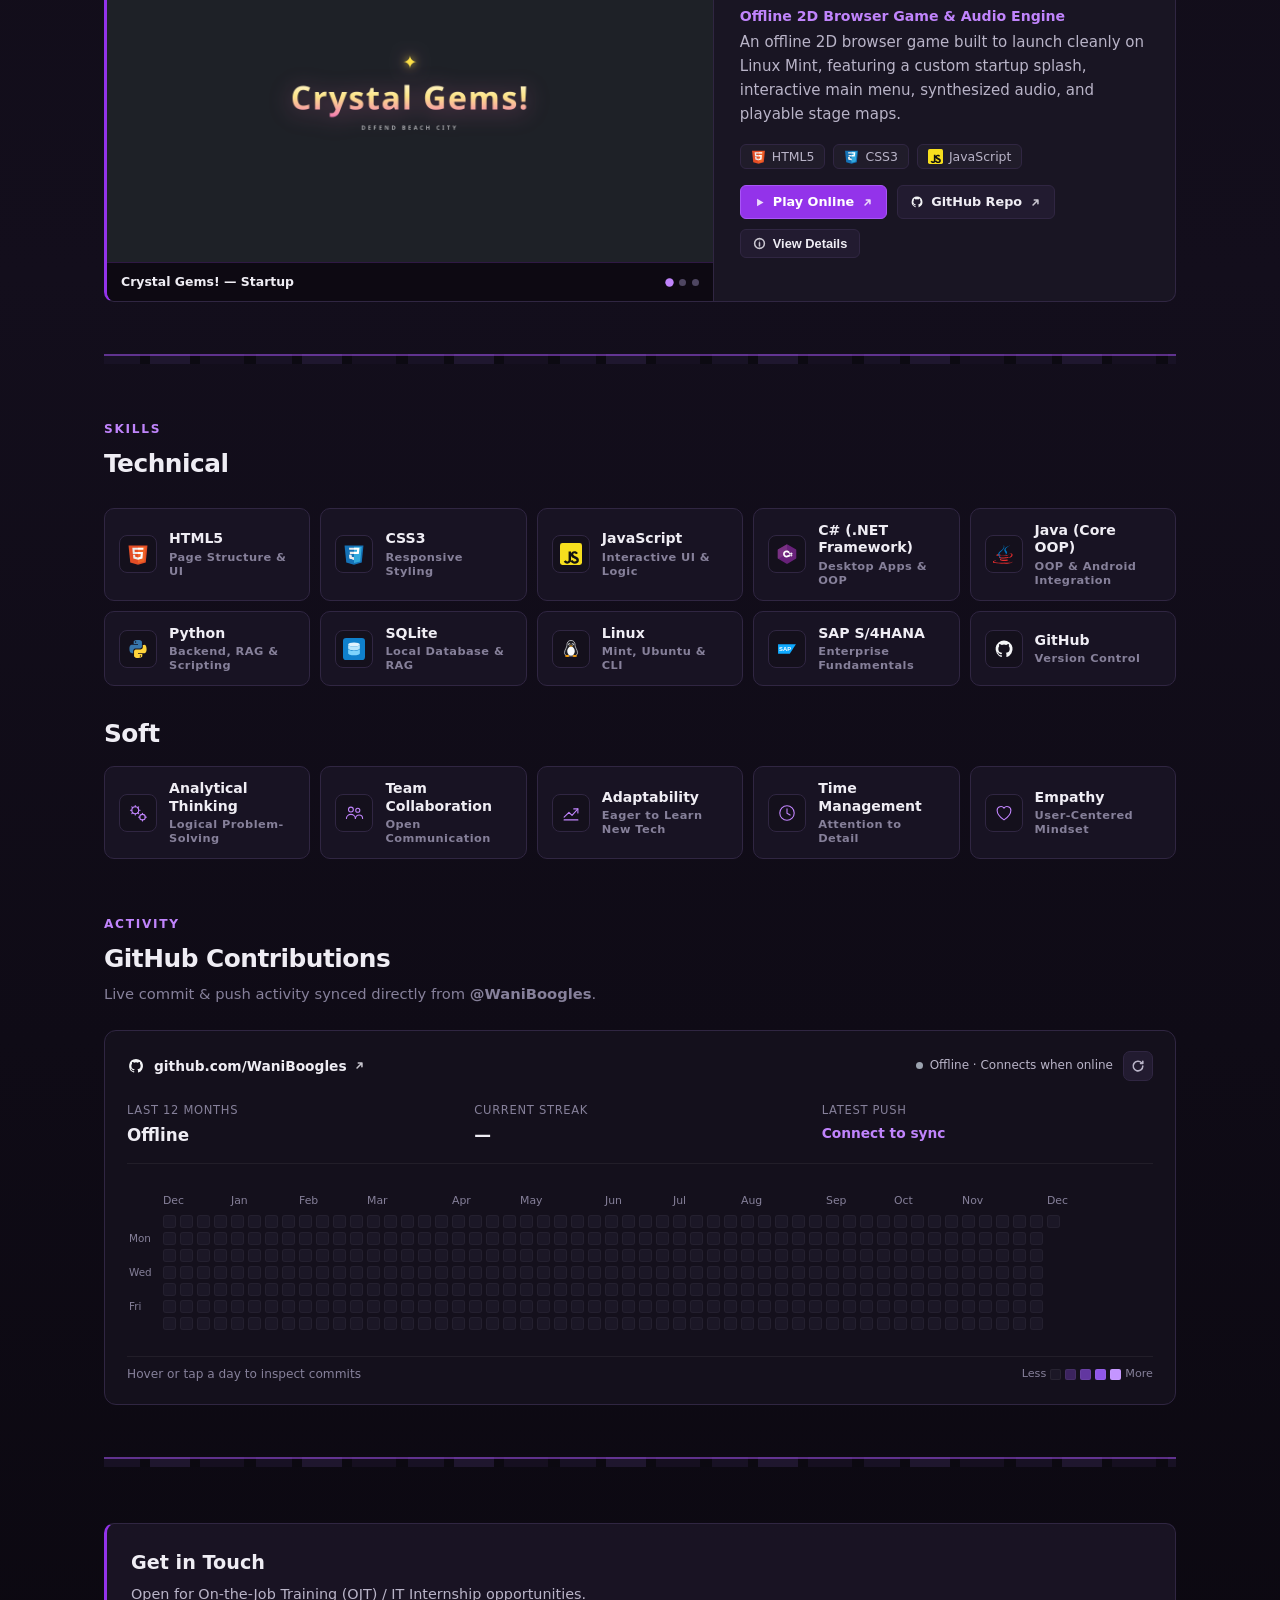
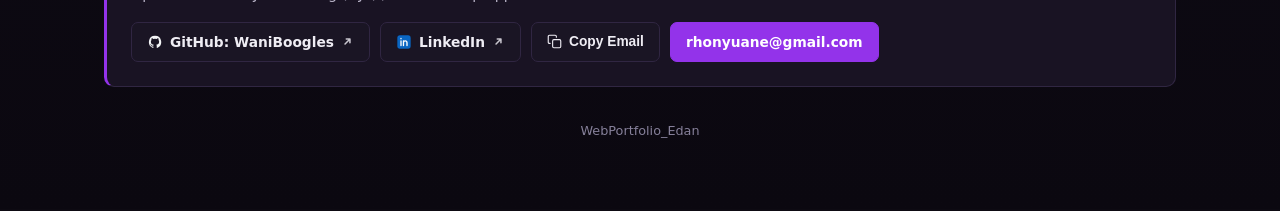
==== commit e26bc517: "Declutter cards, tone down language stickers, and remove nested stat boxes" ====
--- a/index.html
+++ b/index.html
@@ -276,7 +276,6 @@
           <div class="project-body">
             <h3 class="project-title">Amethyx AI</h3>
             <div class="project-tagline">Multi-Platform RAG AI Assistant</div>
-            <div class="project-arch"><strong>Stack:</strong> Python + SQLite RAG · <strong>Platforms:</strong> Linux, Windows, Android</div>
             <p class="project-desc">
               A cross-platform multimodal AI assistant for Linux, Windows (.exe), and Android (.apk),
               combining local SQLite RAG memory, live web search, Groq &amp; Gemini cloud routing,
@@ -332,7 +331,6 @@
           <div class="project-body">
             <h3 class="project-title">SchedSTI</h3>
             <div class="project-tagline">Role-Based Desktop Scheduling System</div>
-            <div class="project-arch"><strong>Stack:</strong> C# + .NET Framework · <strong>Architecture:</strong> RBAC &amp; Conflict Detection</div>
             <p class="project-desc">
               A collaborative role-based desktop application we built for managing regular class
               schedules, conflict-free time slots, and room allocations across Admin/HR, Department
@@ -379,7 +377,6 @@
           <div class="project-body">
             <h3 class="project-title">Crystal Gems!</h3>
             <div class="project-tagline">Offline 2D Browser Game &amp; Audio Engine</div>
-            <div class="project-arch"><strong>Stack:</strong> HTML5 Canvas + Web Audio · <strong>Target:</strong> Zero-Dependency Web &amp; Linux</div>
             <p class="project-desc">
               An offline 2D browser game built to launch cleanly on Linux Mint, featuring a custom
               startup splash, interactive main menu, synthesized audio, and playable stage maps.
--- a/WebPortfolio_Edan.css
+++ b/WebPortfolio_Edan.css
@@ -948,22 +948,21 @@
   gap: 6px;
   font-family: inherit;
   font-size: 0.78rem;
-  font-weight: 600;
-  color: var(--purple-soft);
-  background: var(--purple-tint);
-  border: 1px solid rgba(168, 85, 247, 0.28);
-  padding: 5px 11px;
+  font-weight: 500;
+  color: var(--text-secondary);
+  background: rgba(255, 255, 255, 0.03);
+  border: 1px solid var(--border);
+  padding: 4px 10px;
   border-radius: 6px;
   cursor: pointer;
-  transition: border-color 0.18s ease, background-color 0.18s ease, color 0.18s ease, transform 0.18s var(--ease);
+  transition: border-color 0.18s ease, background-color 0.18s ease, color 0.18s ease;
 }
 
 .lang-tag:hover,
 .lang-tag:focus-visible {
-  border-color: var(--purple-soft);
-  background: rgba(168, 85, 247, 0.22);
-  color: #ffffff;
-  transform: translateY(-1px);
+  border-color: var(--purple-mid);
+  background: var(--purple-tint);
+  color: var(--text);
   outline: none;
 }
 
@@ -1373,14 +1372,12 @@
 .gh-stats-row {
   display: grid;
   grid-template-columns: repeat(3, minmax(0, 1fr));
-  gap: 10px;
+  gap: 16px;
+  padding: 4px 0 14px;
+  border-bottom: 1px solid rgba(255, 255, 255, 0.06);
 }
 
 .gh-stat-box {
-  background: rgba(13, 10, 18, 0.65);
-  border: 1px solid var(--border);
-  border-radius: 8px;
-  padding: 10px 14px;
   display: flex;
   flex-direction: column;
   gap: 3px;
